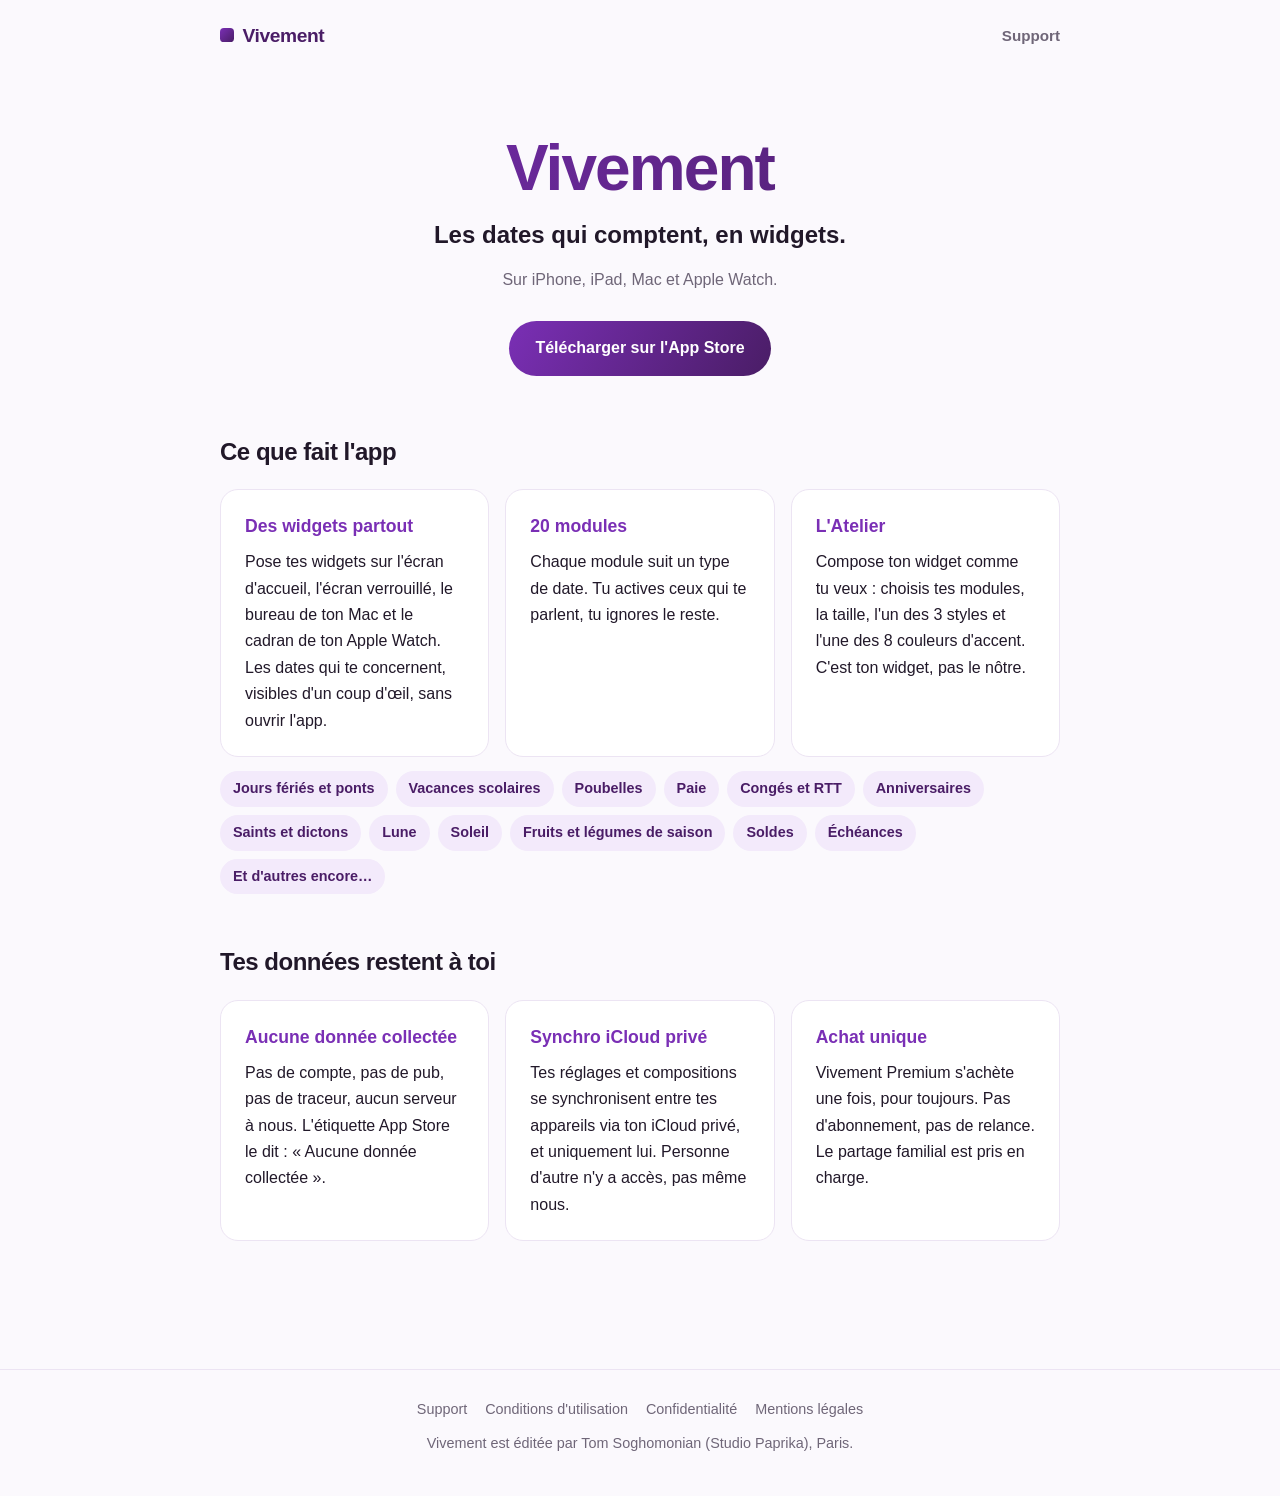
==== index.html @ 32a2f579 "Lien App Store actif Co-Authored-By: Claude Fable 5 <noreply@anthropic.com>" ====
<!doctype html>
<html lang="fr">
<head>
<meta charset="utf-8">
<meta name="viewport" content="width=device-width, initial-scale=1">
<title>Vivement — Les dates qui comptent, en widgets</title>
<meta name="description" content="Vivement — les dates qui comptent, en widgets. Jours fériés, ponts, vacances, poubelles, paie. Compose tes widgets pour iPhone, iPad, Mac et Apple Watch.">
<link rel="stylesheet" href="styles.css">
</head>
<body>

<header class="site">
  <a class="marque" href="index.html">Vivement</a>
  <nav>
    <a href="support.html">Support</a>
  </nav>
</header>

<main>

  <div class="hero">
    <h1>Vivement</h1>
    <p class="accroche">Les dates qui comptent, en widgets.</p>
    <p class="plateformes">Sur iPhone, iPad, Mac et Apple Watch.</p>
    <a class="bouton" href="https://apps.apple.com/fr/app/id6818991123">Télécharger sur l'App Store</a>
  </div>

  <section>
    <h2>Ce que fait l'app</h2>
    <div class="grille">
      <div class="carte">
        <h3 class="titre">Des widgets partout</h3>
        <p>Pose tes widgets sur l'écran d'accueil, l'écran verrouillé, le bureau de ton Mac et le cadran de ton Apple Watch. Les dates qui te concernent, visibles d'un coup d'œil, sans ouvrir l'app.</p>
      </div>
      <div class="carte">
        <h3 class="titre">20 modules</h3>
        <p>Chaque module suit un type de date. Tu actives ceux qui te parlent, tu ignores le reste.</p>
      </div>
      <div class="carte">
        <h3 class="titre">L'Atelier</h3>
        <p>Compose ton widget comme tu veux : choisis tes modules, la taille, l'un des 3 styles et l'une des 8 couleurs d'accent. C'est ton widget, pas le nôtre.</p>
      </div>
    </div>
    <ul class="modules">
      <li>Jours fériés et ponts</li>
      <li>Vacances scolaires</li>
      <li>Poubelles</li>
      <li>Paie</li>
      <li>Congés et RTT</li>
      <li>Anniversaires</li>
      <li>Saints et dictons</li>
      <li>Lune</li>
      <li>Soleil</li>
      <li>Fruits et légumes de saison</li>
      <li>Soldes</li>
      <li>Échéances</li>
      <li>Et d'autres encore…</li>
    </ul>
  </section>

  <section>
    <h2>Tes données restent à toi</h2>
    <div class="grille">
      <div class="carte">
        <h3 class="titre">Aucune donnée collectée</h3>
        <p>Pas de compte, pas de pub, pas de traceur, aucun serveur à nous. L'étiquette App Store le dit : « Aucune donnée collectée ».</p>
      </div>
      <div class="carte">
        <h3 class="titre">Synchro iCloud privé</h3>
        <p>Tes réglages et compositions se synchronisent entre tes appareils via ton iCloud privé, et uniquement lui. Personne d'autre n'y a accès, pas même nous.</p>
      </div>
      <div class="carte">
        <h3 class="titre">Achat unique</h3>
        <p>Vivement Premium s'achète une fois, pour toujours. Pas d'abonnement, pas de relance. Le partage familial est pris en charge.</p>
      </div>
    </div>
  </section>

</main>

<footer class="site">
  <nav>
    <a href="support.html">Support</a>
    <a href="cgu.html">Conditions d'utilisation</a>
    <a href="confidentialite.html">Confidentialité</a>
    <a href="mentions-legales.html">Mentions légales</a>
  </nav>
  <p>Vivement est éditée par Tom Soghomonian (Studio Paprika), Paris.</p>
</footer>

</body>
</html>
---- styles.css ----
/* Vivement — identité du site. Violet/prune, sobre, responsive, dark-mode. */

:root {
  --prune: #4A1D66;
  --accent: #7A2FB5;
  --accent-doux: #F3EAFB;
  --fond: #FBF9FD;
  --carte: #FFFFFF;
  --texte: #211829;
  --texte2: #6F6678;
  --bordure: #ECE4F3;
}

@media (prefers-color-scheme: dark) {
  :root {
    --prune: #D9BCF2;
    --accent: #C79BF0;
    --accent-doux: #2A1D38;
    --fond: #120D18;
    --carte: #1D1526;
    --texte: #F3EEF8;
    --texte2: #A79DB3;
    --bordure: #2E2340;
  }
}

* { box-sizing: border-box; }

html { scroll-behavior: smooth; }

body {
  margin: 0;
  background: var(--fond);
  color: var(--texte);
  font-family: -apple-system, BlinkMacSystemFont, "SF Pro Text", "Segoe UI", Roboto, sans-serif;
  line-height: 1.65;
  -webkit-font-smoothing: antialiased;
}

/* ---- En-tête ---- */

header.site {
  max-width: 880px;
  margin: 0 auto;
  padding: 20px 20px 0;
  display: flex;
  align-items: center;
  justify-content: space-between;
  gap: 16px;
}

.marque {
  font-weight: 800;
  font-size: 1.2rem;
  letter-spacing: -0.02em;
  text-decoration: none;
  color: var(--prune);
}

.marque::before {
  content: "";
  display: inline-block;
  width: 0.72em;
  height: 0.72em;
  margin-right: 0.45em;
  border-radius: 28%;
  background: linear-gradient(135deg, var(--accent), var(--prune));
}

header.site nav {
  display: flex;
  gap: 18px;
}

header.site nav a {
  color: var(--texte2);
  text-decoration: none;
  font-size: 0.95rem;
  font-weight: 600;
}

header.site nav a:hover { color: var(--accent); }

/* ---- Corps ---- */

main {
  max-width: 880px;
  margin: 0 auto;
  padding: 40px 20px 56px;
}

main.etroit { max-width: 680px; }

h1 {
  font-size: clamp(2rem, 6vw, 2.6rem);
  letter-spacing: -0.03em;
  line-height: 1.15;
  margin: 0 0 8px;
}

.sous-titre {
  color: var(--texte2);
  font-size: 1.1rem;
  margin: 0 0 32px;
}

a { color: var(--accent); }

/* ---- Hero (accueil) ---- */

.hero {
  text-align: center;
  padding: 40px 0 56px;
}

.hero h1 {
  font-size: clamp(2.6rem, 9vw, 4rem);
  margin: 0 0 10px;
  background: linear-gradient(120deg, var(--accent), var(--prune));
  -webkit-background-clip: text;
  background-clip: text;
  color: transparent;
}

.hero .accroche {
  font-size: clamp(1.2rem, 4vw, 1.5rem);
  font-weight: 600;
  margin: 0 0 12px;
}

.hero .plateformes {
  color: var(--texte2);
  font-size: 1rem;
  margin: 0 0 28px;
}

.bouton {
  display: inline-block;
  background: linear-gradient(120deg, var(--accent), var(--prune));
  color: #fff;
  text-decoration: none;
  font-weight: 700;
  padding: 14px 26px;
  border-radius: 999px;
}

@media (prefers-color-scheme: dark) {
  .bouton { color: #1A1022; }
}

.bouton.secondaire {
  background: var(--accent-doux);
  color: var(--accent);
}

/* ---- Sections et cartes ---- */

section { margin-bottom: 48px; }

section > h2 {
  font-size: 1.5rem;
  letter-spacing: -0.02em;
  margin: 0 0 18px;
}

.grille {
  display: grid;
  grid-template-columns: repeat(auto-fit, minmax(240px, 1fr));
  gap: 16px;
}

.carte {
  background: var(--carte);
  border: 1px solid var(--bordure);
  border-radius: 18px;
  padding: 22px 24px;
  margin-bottom: 16px;
}

.grille .carte { margin-bottom: 0; }

.carte h2, .carte h3.titre {
  font-size: 1.1rem;
  margin: 0 0 8px;
  color: var(--accent);
}

.carte h3 { font-size: 1rem; margin: 18px 0 4px; }
.carte h3:first-of-type { margin-top: 0; }
.carte p, .carte ul, .carte ol { margin: 0 0 10px; }
.carte p:last-child, .carte ul:last-child, .carte ol:last-child { margin-bottom: 0; }

ul, ol { padding-left: 20px; }

/* ---- Modules (chips) ---- */

.modules {
  display: flex;
  flex-wrap: wrap;
  gap: 8px;
  margin: 14px 0 0;
  padding: 0;
  list-style: none;
}

.modules li {
  background: var(--accent-doux);
  color: var(--prune);
  font-size: 0.9rem;
  font-weight: 600;
  padding: 6px 13px;
  border-radius: 999px;
}

/* ---- Pied de page ---- */

footer.site {
  border-top: 1px solid var(--bordure);
  margin-top: 24px;
  padding: 28px 20px 40px;
  text-align: center;
  color: var(--texte2);
  font-size: 0.9rem;
}

footer.site nav {
  display: flex;
  flex-wrap: wrap;
  justify-content: center;
  gap: 6px 18px;
  margin-bottom: 10px;
}

footer.site a { color: var(--texte2); text-decoration: none; }
footer.site a:hover { color: var(--accent); }
footer.site p { margin: 0; }
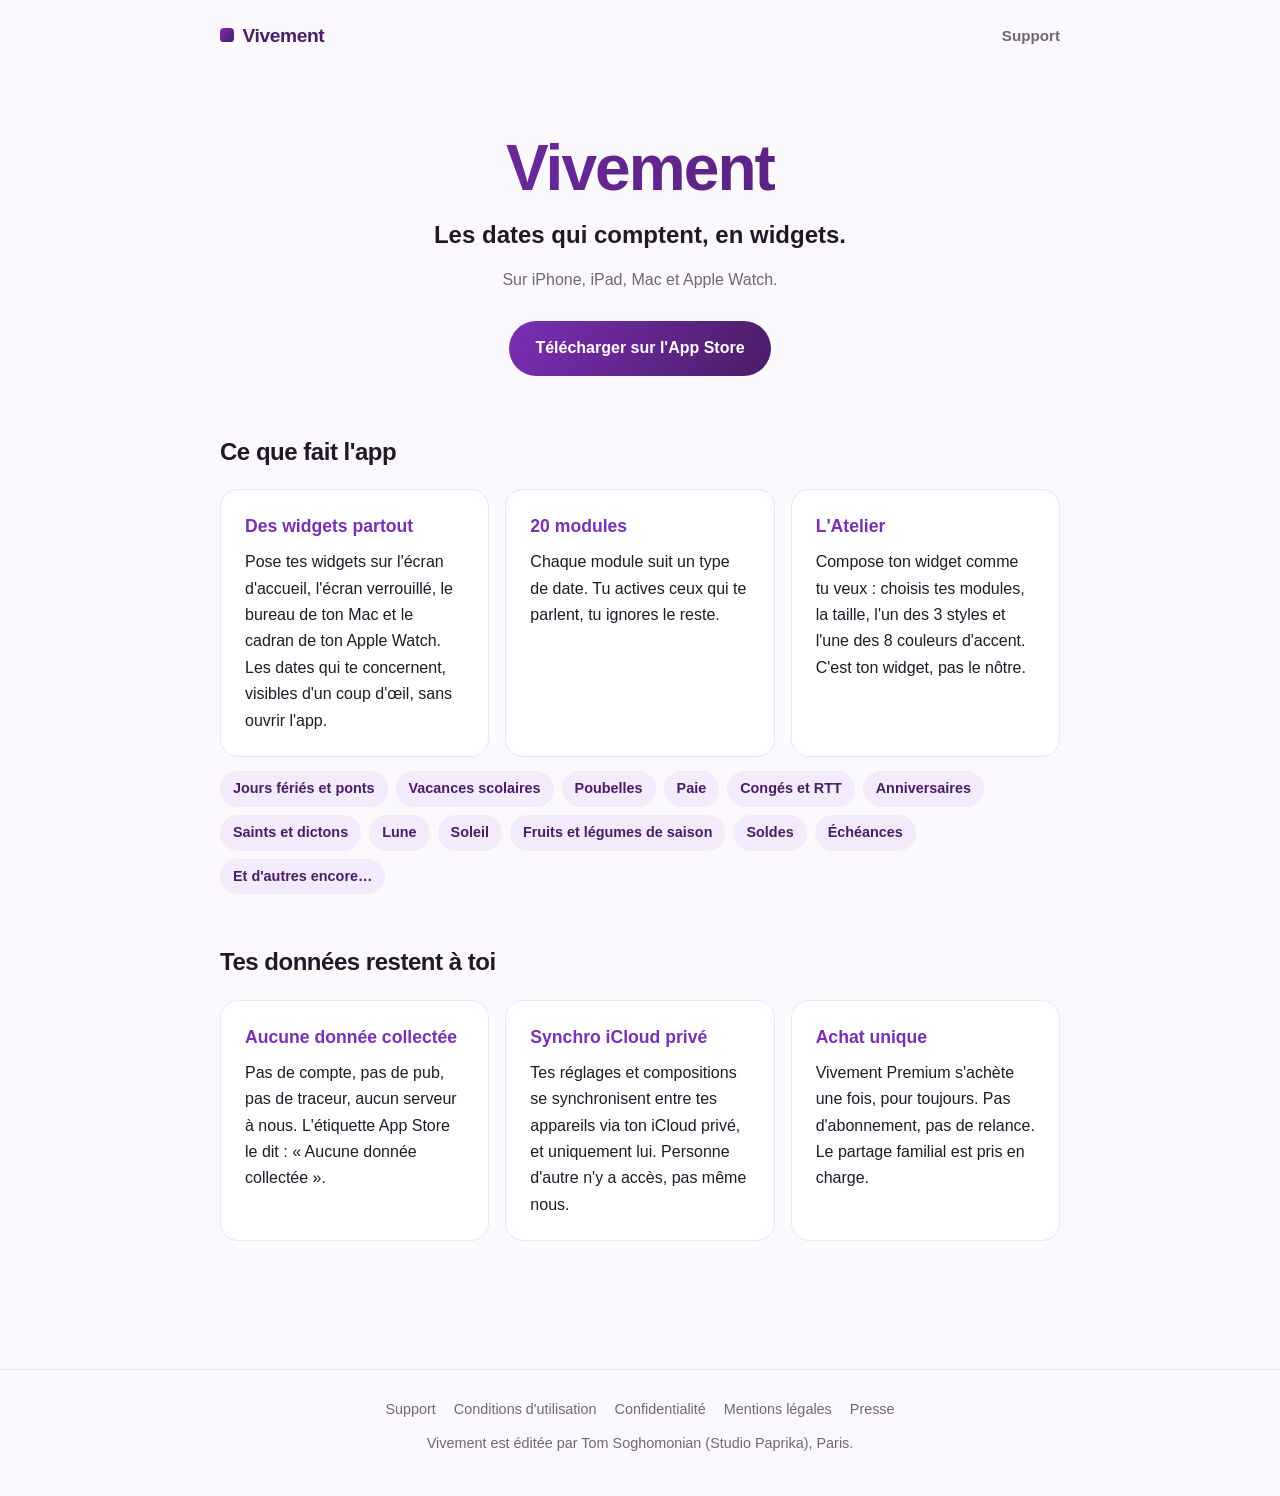
==== commit c8785aba: "Page presse : kit presse, galerie de visuels, lien footer Ajoute presse.html (descriptions, faits, g" ====
--- a/index.html
+++ b/index.html
@@ -84,6 +84,7 @@
     <a href="cgu.html">Conditions d'utilisation</a>
     <a href="confidentialite.html">Confidentialité</a>
     <a href="mentions-legales.html">Mentions légales</a>
+    <a href="presse.html">Presse</a>
   </nav>
   <p>Vivement est éditée par Tom Soghomonian (Studio Paprika), Paris.</p>
 </footer>
--- a/styles.css
+++ b/styles.css
@@ -212,6 +212,52 @@
   border-radius: 999px;
 }
 
+/* ---- Galerie presse ---- */
+
+.galerie-titre {
+  font-size: 1rem;
+  color: var(--texte2);
+  margin: 24px 0 10px;
+}
+
+.galerie {
+  display: grid;
+  grid-template-columns: repeat(auto-fill, minmax(160px, 1fr));
+  gap: 12px;
+}
+
+.galerie-large {
+  grid-template-columns: repeat(auto-fill, minmax(260px, 1fr));
+}
+
+.galerie a {
+  display: block;
+  border-radius: 14px;
+  overflow: hidden;
+  border: 1px solid var(--bordure);
+  background: var(--carte);
+  line-height: 0;
+}
+
+.galerie img {
+  width: 100%;
+  height: auto;
+  display: block;
+}
+
+.galerie-icone {
+  grid-template-columns: none;
+  display: block;
+}
+
+.galerie-icone a {
+  display: inline-block;
+  width: 140px;
+  border: none;
+  background: none;
+  border-radius: 24%;
+}
+
 /* ---- Pied de page ---- */
 
 footer.site {
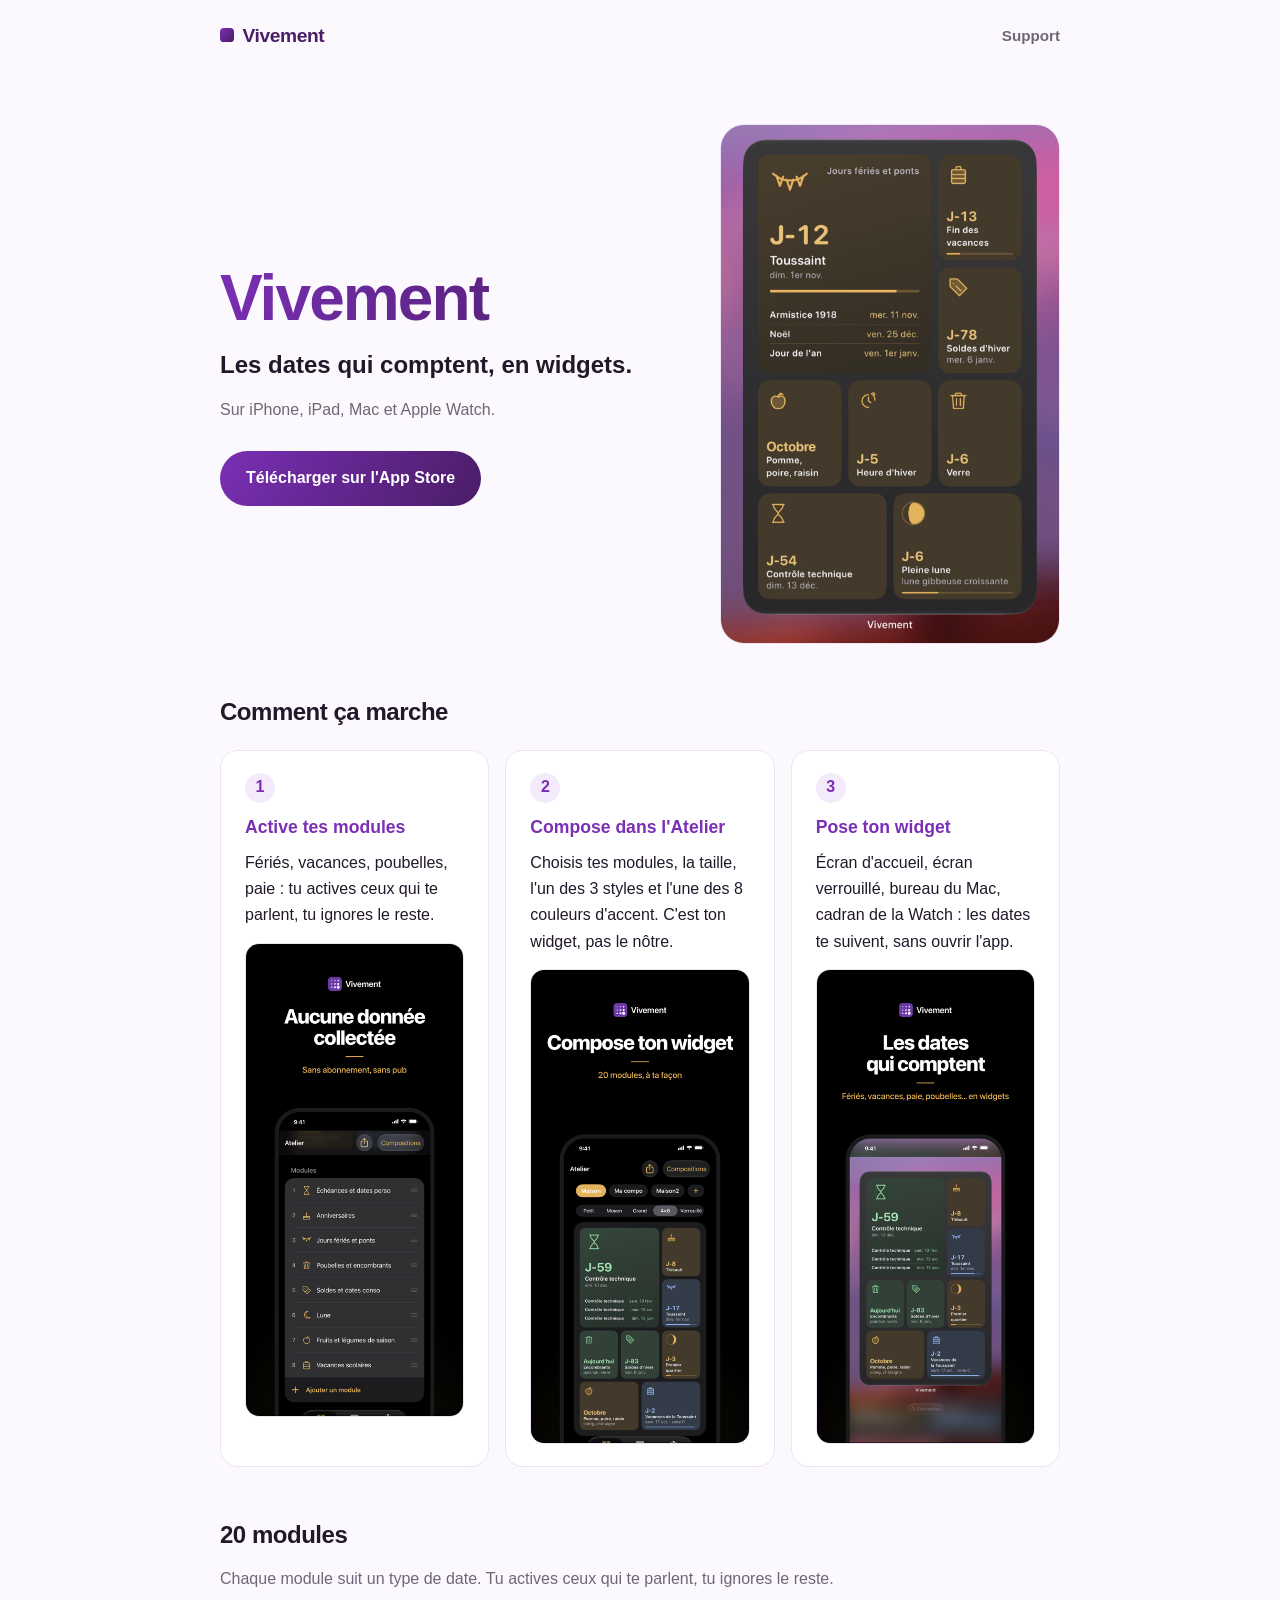
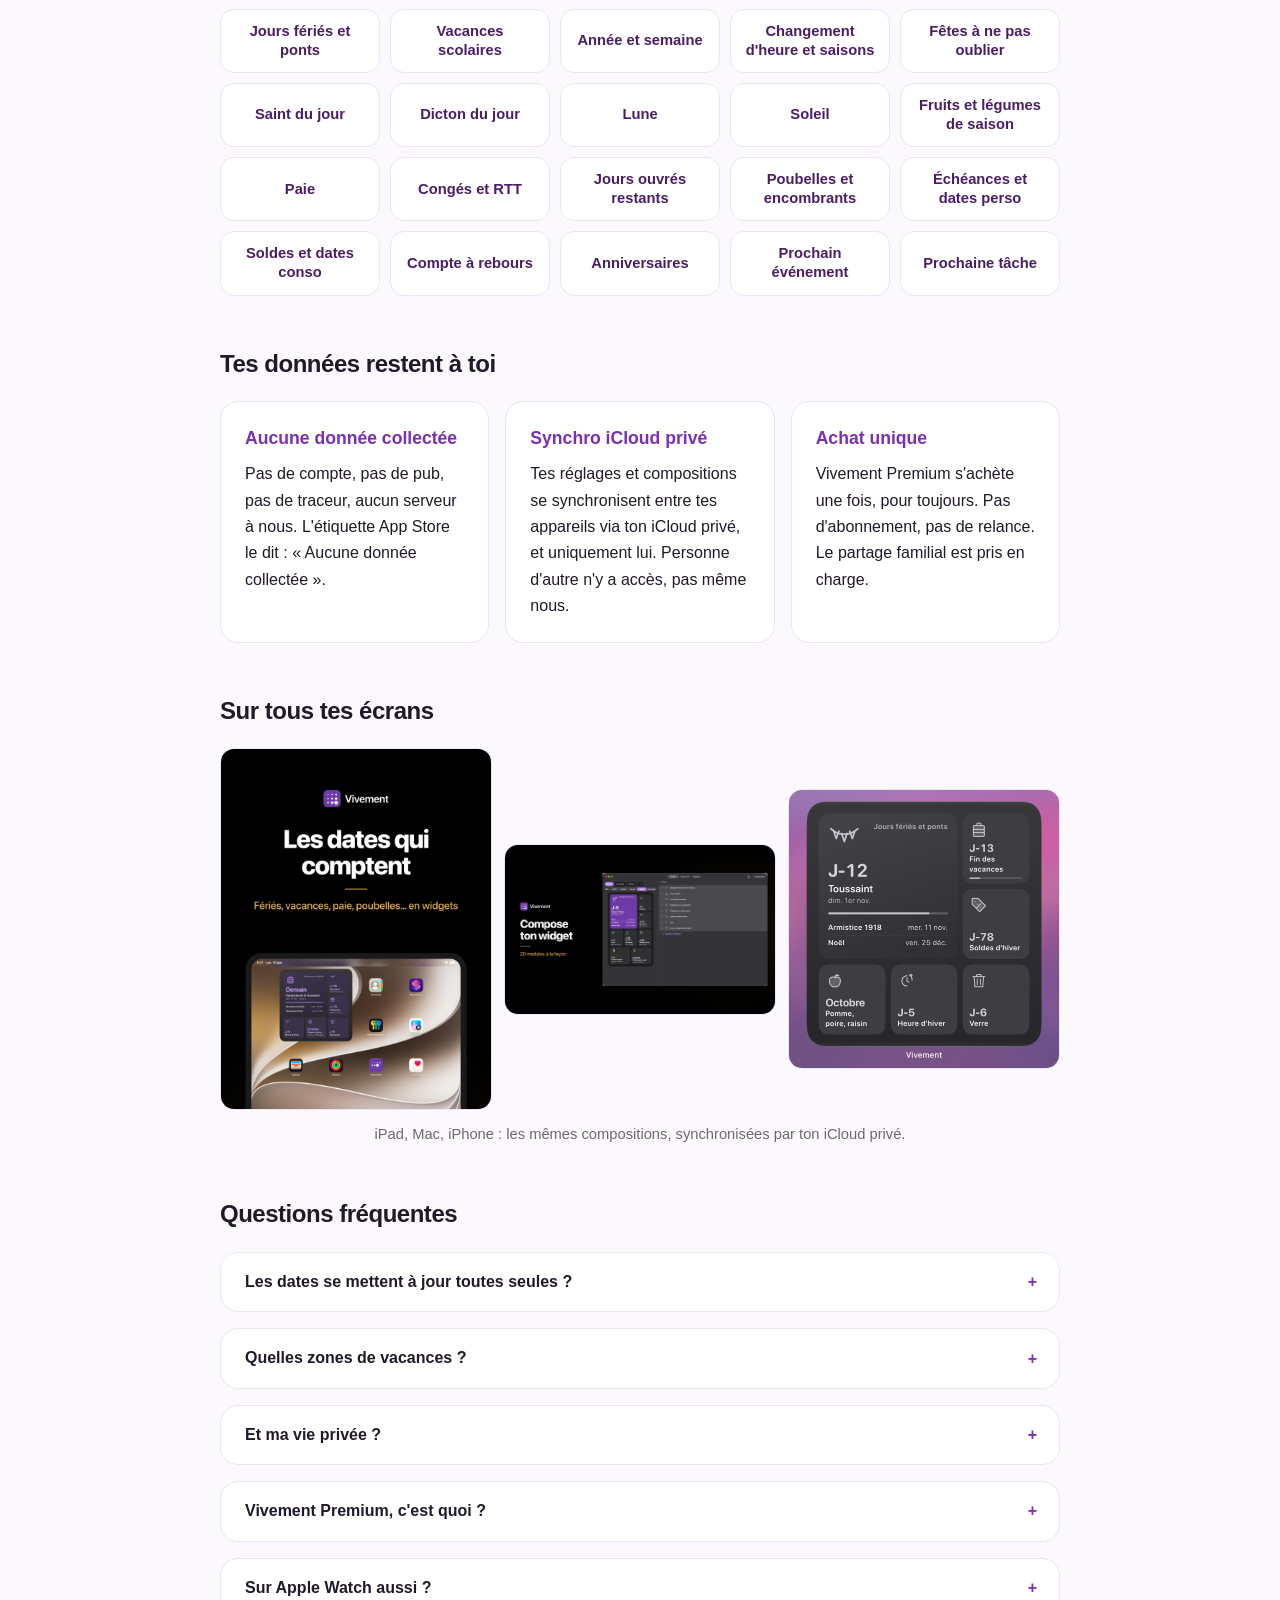
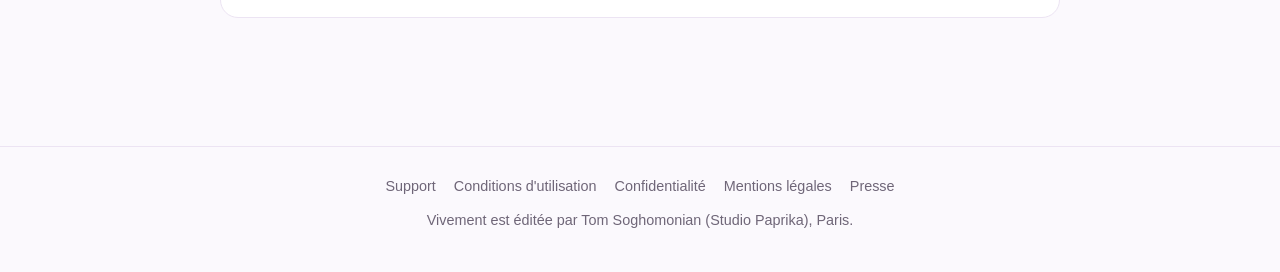
==== commit 6334244e: "Refonte de la home : hero visuel, étapes, grille 20 modules, FAQ Hero en deux colonnes (texte exista" ====
--- a/index.html
+++ b/index.html
@@ -5,6 +5,12 @@
 <meta name="viewport" content="width=device-width, initial-scale=1">
 <title>Vivement — Les dates qui comptent, en widgets</title>
 <meta name="description" content="Vivement — les dates qui comptent, en widgets. Jours fériés, ponts, vacances, poubelles, paie. Compose tes widgets pour iPhone, iPad, Mac et Apple Watch.">
+<meta property="og:title" content="Vivement — Les dates qui comptent, en widgets">
+<meta property="og:description" content="Jours fériés, ponts, vacances, poubelles, paie. Compose tes widgets pour iPhone, iPad, Mac et Apple Watch.">
+<meta property="og:image" content="https://vivement.studiopaprika.fr/assets/hero-widget-dore.jpg">
+<meta property="og:url" content="https://vivement.studiopaprika.fr/">
+<meta property="og:type" content="website">
+<meta property="og:locale" content="fr_FR">
 <link rel="stylesheet" href="styles.css">
 </head>
 <body>
@@ -18,43 +24,70 @@
 
 <main>
 
-  <div class="hero">
-    <h1>Vivement</h1>
-    <p class="accroche">Les dates qui comptent, en widgets.</p>
-    <p class="plateformes">Sur iPhone, iPad, Mac et Apple Watch.</p>
-    <a class="bouton" href="https://apps.apple.com/fr/app/id6818991123">Télécharger sur l'App Store</a>
+  <div class="hero hero-duo">
+    <div class="hero-texte">
+      <h1>Vivement</h1>
+      <p class="accroche">Les dates qui comptent, en widgets.</p>
+      <p class="plateformes">Sur iPhone, iPad, Mac et Apple Watch.</p>
+      <a class="bouton" href="https://apps.apple.com/fr/app/id6818991123">Télécharger sur l'App Store</a>
+    </div>
+    <div class="hero-visuel">
+      <img src="assets/hero-widget-dore.jpg" width="1080" height="1656"
+           alt="Widget Vivement doré posé sur un écran d'accueil d'iPhone : jours fériés, fin des vacances, soldes, lune, poubelles">
+    </div>
   </div>
 
   <section>
-    <h2>Ce que fait l'app</h2>
-    <div class="grille">
-      <div class="carte">
-        <h3 class="titre">Des widgets partout</h3>
-        <p>Pose tes widgets sur l'écran d'accueil, l'écran verrouillé, le bureau de ton Mac et le cadran de ton Apple Watch. Les dates qui te concernent, visibles d'un coup d'œil, sans ouvrir l'app.</p>
+    <h2>Comment ça marche</h2>
+    <div class="etapes">
+      <div class="carte etape">
+        <p class="etape-num">1</p>
+        <h3 class="titre">Active tes modules</h3>
+        <p>Fériés, vacances, poubelles, paie : tu actives ceux qui te parlent, tu ignores le reste.</p>
+        <img src="presse/apercu/vivement-iphone-04.png" loading="lazy" width="414" height="900"
+             alt="La liste des modules de Vivement sur iPhone : échéances, anniversaires, fériés, poubelles, soldes, lune">
       </div>
-      <div class="carte">
-        <h3 class="titre">20 modules</h3>
-        <p>Chaque module suit un type de date. Tu actives ceux qui te parlent, tu ignores le reste.</p>
+      <div class="carte etape">
+        <p class="etape-num">2</p>
+        <h3 class="titre">Compose dans l'Atelier</h3>
+        <p>Choisis tes modules, la taille, l'un des 3 styles et l'une des 8 couleurs d'accent. C'est ton widget, pas le nôtre.</p>
+        <img src="presse/apercu/vivement-iphone-02.png" loading="lazy" width="414" height="900"
+             alt="L'Atelier de Vivement sur iPhone : compositions, sélecteur de taille et aperçu du widget en direct">
       </div>
-      <div class="carte">
-        <h3 class="titre">L'Atelier</h3>
-        <p>Compose ton widget comme tu veux : choisis tes modules, la taille, l'un des 3 styles et l'une des 8 couleurs d'accent. C'est ton widget, pas le nôtre.</p>
+      <div class="carte etape">
+        <p class="etape-num">3</p>
+        <h3 class="titre">Pose ton widget</h3>
+        <p>Écran d'accueil, écran verrouillé, bureau du Mac, cadran de la Watch : les dates te suivent, sans ouvrir l'app.</p>
+        <img src="presse/apercu/vivement-iphone-01.png" loading="lazy" width="414" height="900"
+             alt="Un widget Vivement posé sur l'écran d'accueil d'un iPhone, avec contrôle technique, soldes et pleine lune">
       </div>
     </div>
-    <ul class="modules">
+  </section>
+
+  <section>
+    <h2>20 modules</h2>
+    <p class="section-intro">Chaque module suit un type de date. Tu actives ceux qui te parlent, tu ignores le reste.</p>
+    <ul class="modules-grille">
       <li>Jours fériés et ponts</li>
       <li>Vacances scolaires</li>
-      <li>Poubelles</li>
-      <li>Paie</li>
-      <li>Congés et RTT</li>
-      <li>Anniversaires</li>
-      <li>Saints et dictons</li>
+      <li>Année et semaine</li>
+      <li>Changement d'heure et saisons</li>
+      <li>Fêtes à ne pas oublier</li>
+      <li>Saint du jour</li>
+      <li>Dicton du jour</li>
       <li>Lune</li>
       <li>Soleil</li>
       <li>Fruits et légumes de saison</li>
-      <li>Soldes</li>
-      <li>Échéances</li>
-      <li>Et d'autres encore…</li>
+      <li>Paie</li>
+      <li>Congés et RTT</li>
+      <li>Jours ouvrés restants</li>
+      <li>Poubelles et encombrants</li>
+      <li>Échéances et dates perso</li>
+      <li>Soldes et dates conso</li>
+      <li>Compte à rebours</li>
+      <li>Anniversaires</li>
+      <li>Prochain événement</li>
+      <li>Prochaine tâche</li>
     </ul>
   </section>
 
@@ -76,6 +109,43 @@
     </div>
   </section>
 
+  <section>
+    <h2>Sur tous tes écrans</h2>
+    <div class="bande">
+      <img src="presse/apercu/vivement-ipad-01.png" loading="lazy" width="750" height="1000"
+           alt="Un widget Vivement posé sur l'écran d'accueil d'un iPad">
+      <img src="presse/apercu/vivement-mac-02.png" loading="lazy" width="1200" height="750"
+           alt="L'app Vivement sur Mac : l'Atelier avec l'aperçu du widget et la liste des modules">
+      <img src="assets/hero-widget-sombre.jpg" loading="lazy" width="1080" height="1110"
+           alt="Widget Vivement en sombre sur un écran d'accueil d'iPhone">
+    </div>
+    <p class="legende">iPad, Mac, iPhone : les mêmes compositions, synchronisées par ton iCloud privé.</p>
+  </section>
+
+  <section>
+    <h2>Questions fréquentes</h2>
+    <details class="carte">
+      <summary>Les dates se mettent à jour toutes seules ?</summary>
+      <p>Oui. Tout ce qui se calcule — fériés, ponts, soldes, lune, soleil — est calculé par l'app. Et les calendriers officiels, comme les vacances scolaires et les dates fiscales, sont mis à jour automatiquement, sans mise à jour de l'app.</p>
+    </details>
+    <details class="carte">
+      <summary>Quelles zones de vacances ?</summary>
+      <p>A, B et C, plus la Corse et l'outre-mer. Tu choisis ta commune une fois, l'app déduit ta zone.</p>
+    </details>
+    <details class="carte">
+      <summary>Et ma vie privée ?</summary>
+      <p>Aucune collecte, pas de compte, pas de pub. La synchronisation passe par ton iCloud privé, et uniquement lui.</p>
+    </details>
+    <details class="carte">
+      <summary>Vivement Premium, c'est quoi ?</summary>
+      <p>Un achat unique à 2,99 €, pour toujours. Pas d'abonnement. Le partage familial est pris en charge.</p>
+    </details>
+    <details class="carte">
+      <summary>Sur Apple Watch aussi ?</summary>
+      <p>Oui : des complications sur le cadran, avec l'iPhone qui fait le travail.</p>
+    </details>
+  </section>
+
 </main>
 
 <footer class="site">
--- a/styles.css
+++ b/styles.css
@@ -258,6 +258,154 @@
   border-radius: 24%;
 }
 
+/* ---- Hero avec visuel (refonte 2026-10) ---- */
+
+.hero-duo {
+  display: grid;
+  gap: 32px;
+  align-items: center;
+  justify-items: center;
+  padding: 32px 0 48px;
+}
+
+.hero-visuel img {
+  width: 100%;
+  max-width: 340px;
+  height: auto;
+  display: block;
+  border-radius: 24px;
+  border: 1px solid var(--bordure);
+}
+
+@media (min-width: 720px) {
+  .hero-duo {
+    grid-template-columns: 1.1fr 0.9fr;
+    text-align: left;
+    justify-items: start;
+  }
+  .hero-visuel { justify-self: end; }
+}
+
+/* ---- Étapes ---- */
+
+.etapes {
+  display: grid;
+  grid-template-columns: repeat(auto-fit, minmax(240px, 1fr));
+  gap: 16px;
+}
+
+.etape { margin-bottom: 0; }
+
+.etape-num {
+  display: inline-flex;
+  align-items: center;
+  justify-content: center;
+  width: 30px;
+  height: 30px;
+  border-radius: 50%;
+  background: var(--accent-doux);
+  color: var(--accent);
+  font-weight: 800;
+  margin: 0 0 10px;
+}
+
+.etape img {
+  width: 100%;
+  height: auto;
+  display: block;
+  margin-top: 14px;
+  border-radius: 14px;
+  border: 1px solid var(--bordure);
+}
+
+/* ---- Grille des 20 modules ---- */
+
+.section-intro {
+  color: var(--texte2);
+  margin: -6px 0 16px;
+}
+
+.modules-grille {
+  display: grid;
+  grid-template-columns: repeat(auto-fill, minmax(160px, 1fr));
+  gap: 10px;
+  margin: 0;
+  padding: 0;
+  list-style: none;
+}
+
+.modules-grille li {
+  background: var(--carte);
+  border: 1px solid var(--bordure);
+  border-radius: 14px;
+  padding: 12px 14px;
+  font-size: 0.92rem;
+  font-weight: 600;
+  color: var(--prune);
+  text-align: center;
+  display: flex;
+  align-items: center;
+  justify-content: center;
+  min-height: 56px;
+  line-height: 1.3;
+}
+
+/* ---- Bande multiplateforme ---- */
+
+.bande {
+  display: grid;
+  grid-template-columns: repeat(auto-fit, minmax(220px, 1fr));
+  gap: 12px;
+  align-items: center;
+}
+
+.bande img {
+  width: 100%;
+  height: auto;
+  display: block;
+  border-radius: 14px;
+  border: 1px solid var(--bordure);
+}
+
+.legende {
+  color: var(--texte2);
+  font-size: 0.92rem;
+  text-align: center;
+  margin: 12px 0 0;
+}
+
+/* ---- FAQ ---- */
+
+details.carte { padding: 0; }
+
+details.carte summary {
+  cursor: pointer;
+  font-weight: 700;
+  padding: 16px 24px;
+  list-style: none;
+  position: relative;
+}
+
+details.carte summary::-webkit-details-marker { display: none; }
+
+details.carte summary::after {
+  content: "+";
+  position: absolute;
+  right: 22px;
+  top: 50%;
+  transform: translateY(-50%);
+  color: var(--accent);
+  font-weight: 800;
+}
+
+details[open].carte summary::after { content: "–"; }
+
+details.carte p {
+  margin: 0;
+  padding: 0 24px 18px;
+  color: var(--texte2);
+}
+
 /* ---- Pied de page ---- */
 
 footer.site {
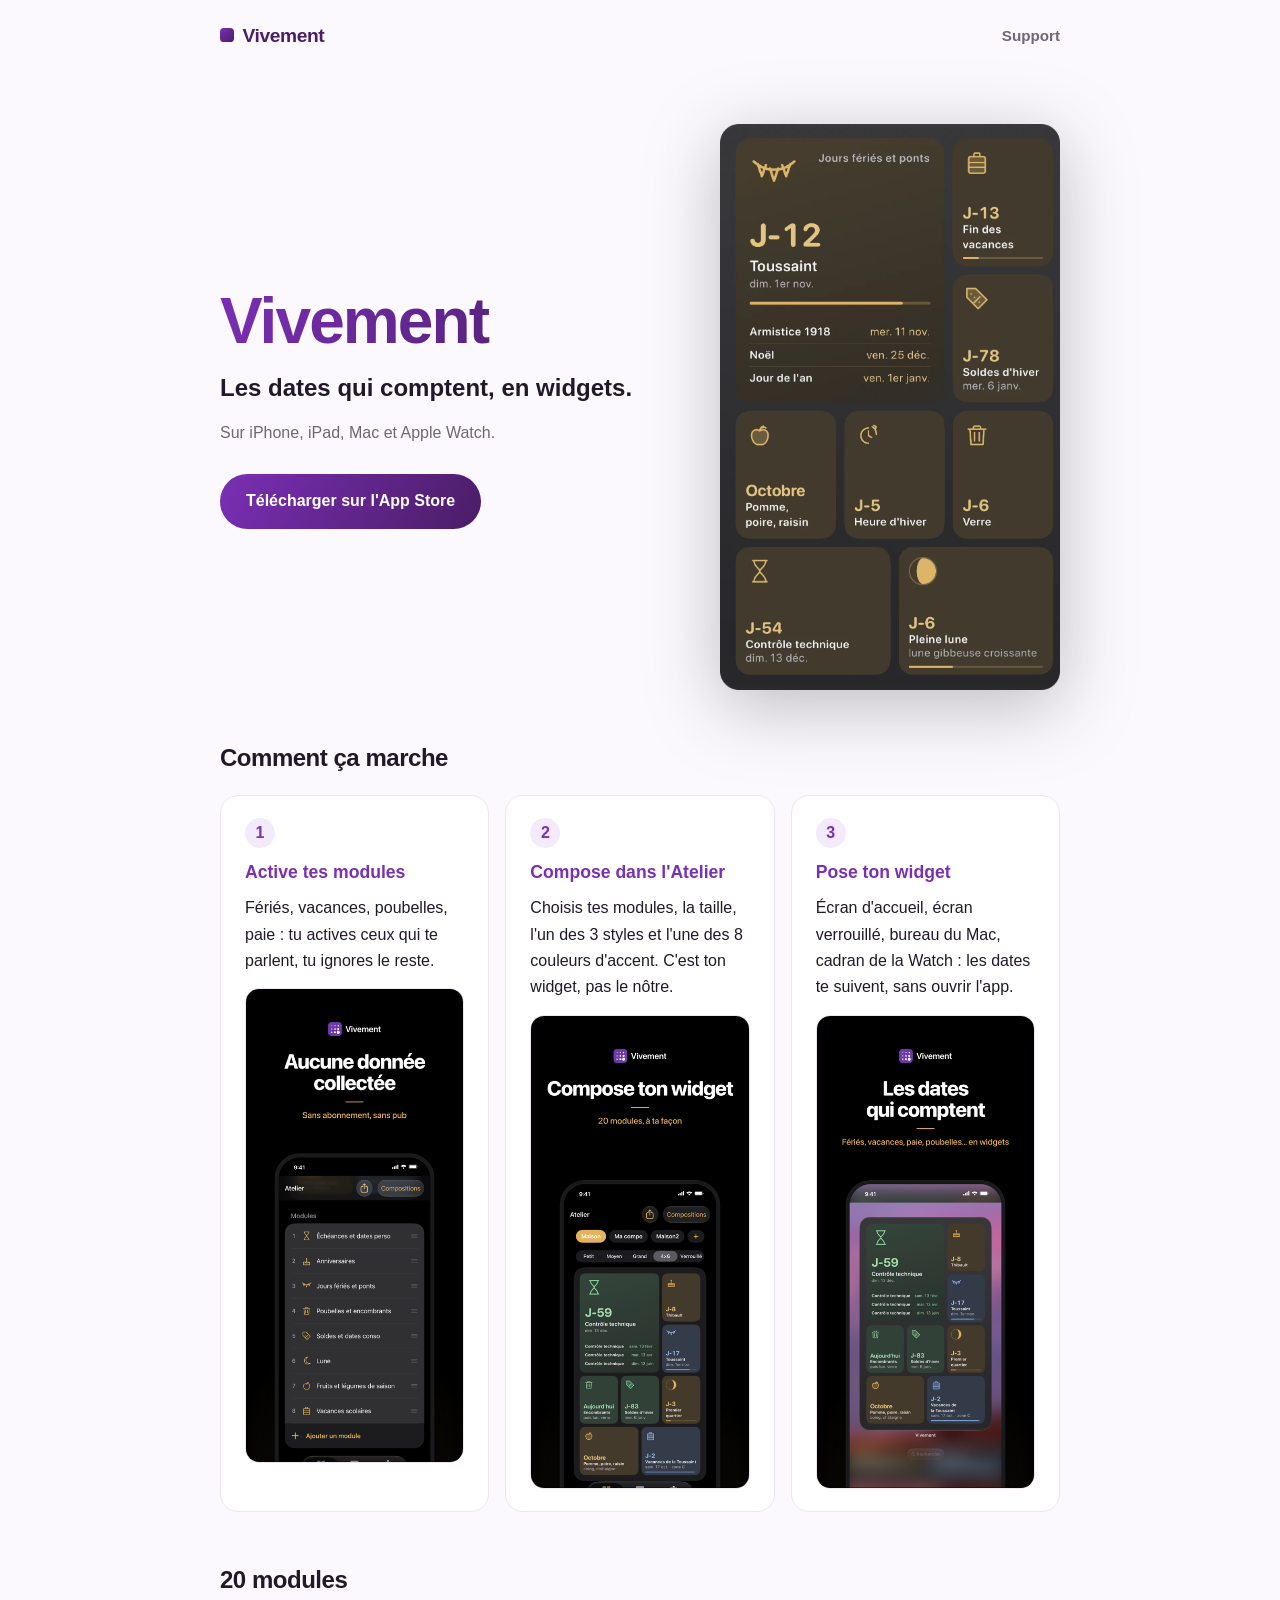
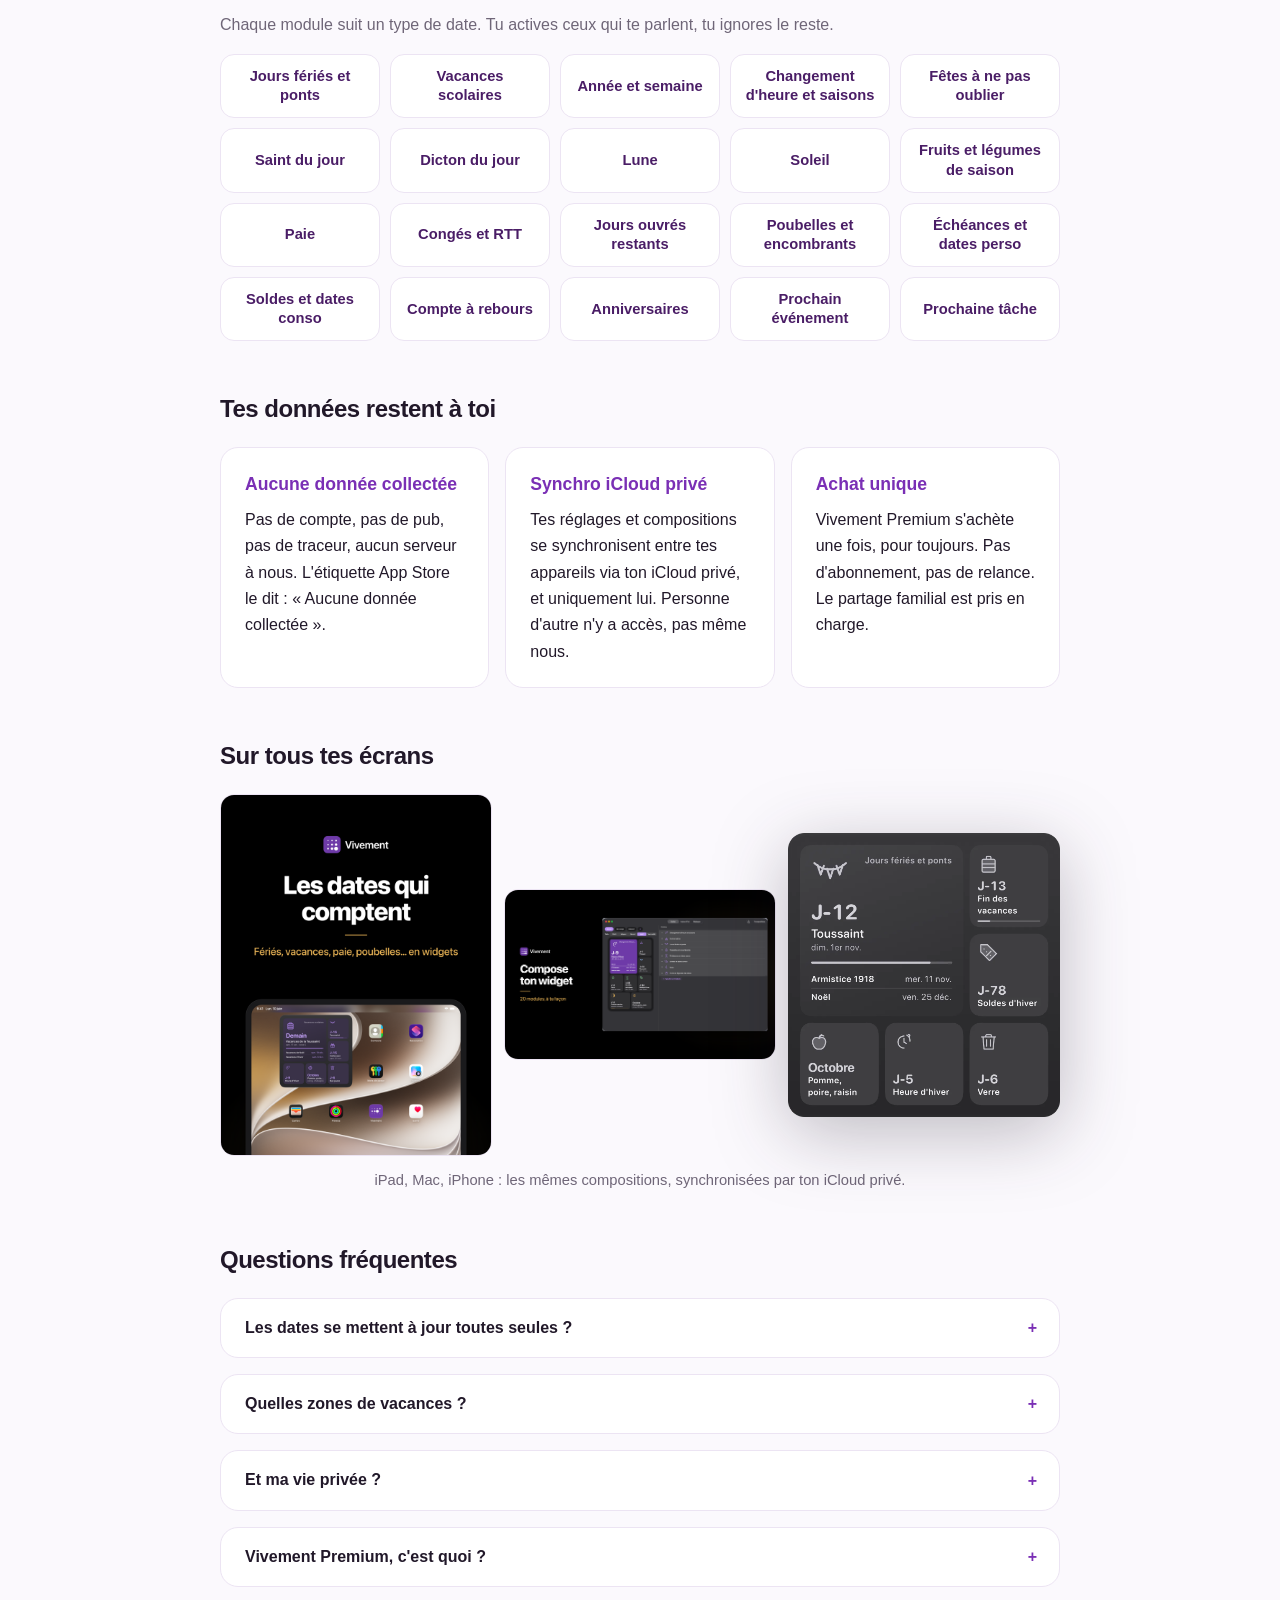
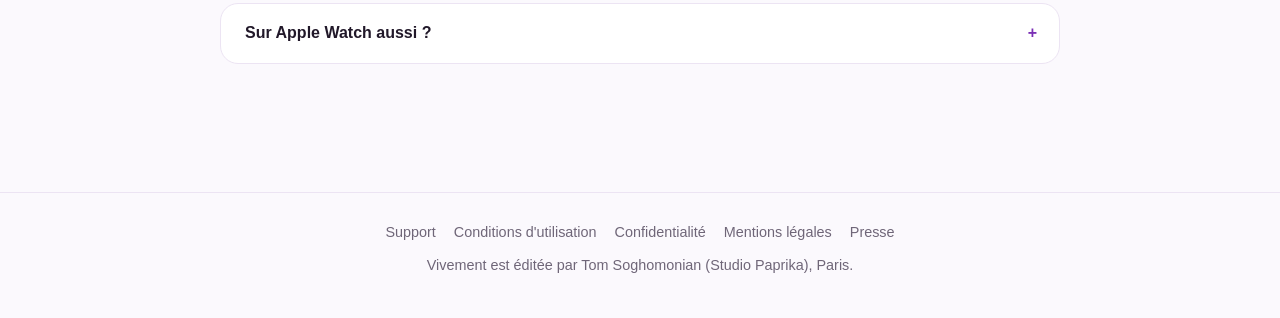
==== commit 6bb7af75: "Hero : le widget seul, détouré, plus de fond d'écran iPhone Nouvelles sources de Tom (widget quasi p" ====
--- a/index.html
+++ b/index.html
@@ -7,7 +7,7 @@
 <meta name="description" content="Vivement — les dates qui comptent, en widgets. Jours fériés, ponts, vacances, poubelles, paie. Compose tes widgets pour iPhone, iPad, Mac et Apple Watch.">
 <meta property="og:title" content="Vivement — Les dates qui comptent, en widgets">
 <meta property="og:description" content="Jours fériés, ponts, vacances, poubelles, paie. Compose tes widgets pour iPhone, iPad, Mac et Apple Watch.">
-<meta property="og:image" content="https://vivement.studiopaprika.fr/assets/hero-widget-dore.jpg">
+<meta property="og:image" content="https://vivement.studiopaprika.fr/assets/og.jpg">
 <meta property="og:url" content="https://vivement.studiopaprika.fr/">
 <meta property="og:type" content="website">
 <meta property="og:locale" content="fr_FR">
@@ -32,8 +32,8 @@
       <a class="bouton" href="https://apps.apple.com/fr/app/id6818991123">Télécharger sur l'App Store</a>
     </div>
     <div class="hero-visuel">
-      <img src="assets/hero-widget-dore.jpg" width="1080" height="1656"
-           alt="Widget Vivement doré posé sur un écran d'accueil d'iPhone : jours fériés, fin des vacances, soldes, lune, poubelles">
+      <img class="widget-flottant" src="assets/widget-dore.webp" width="1007" height="1676"
+           alt="Widget Vivement doré : jours fériés, fin des vacances, soldes, lune, poubelles">
     </div>
   </div>
 
@@ -116,8 +116,8 @@
            alt="Un widget Vivement posé sur l'écran d'accueil d'un iPad">
       <img src="presse/apercu/vivement-mac-02.png" loading="lazy" width="1200" height="750"
            alt="L'app Vivement sur Mac : l'Atelier avec l'aperçu du widget et la liste des modules">
-      <img src="assets/hero-widget-sombre.jpg" loading="lazy" width="1080" height="1110"
-           alt="Widget Vivement en sombre sur un écran d'accueil d'iPhone">
+      <img class="widget-flottant" src="assets/widget-sombre.webp" loading="lazy" width="1032" height="1077"
+           alt="Widget Vivement en sombre : jours fériés, fin des vacances, soldes">
     </div>
     <p class="legende">iPad, Mac, iPhone : les mêmes compositions, synchronisées par ton iCloud privé.</p>
   </section>
--- a/styles.css
+++ b/styles.css
@@ -273,8 +273,19 @@
   max-width: 340px;
   height: auto;
   display: block;
-  border-radius: 24px;
-  border: 1px solid var(--bordure);
+}
+
+/* Widget détouré : il flotte sur le fond du site, sans cadre ni fond.
+   drop-shadow suit la transparence des coins (box-shadow non). */
+main img.widget-flottant {
+  border: none;
+  background: none;
+  border-radius: 0;
+  filter: drop-shadow(0 16px 36px rgba(33, 24, 41, 0.28));
+}
+
+@media (prefers-color-scheme: dark) {
+  main img.widget-flottant { filter: drop-shadow(0 16px 36px rgba(0, 0, 0, 0.55)); }
 }
 
 @media (min-width: 720px) {
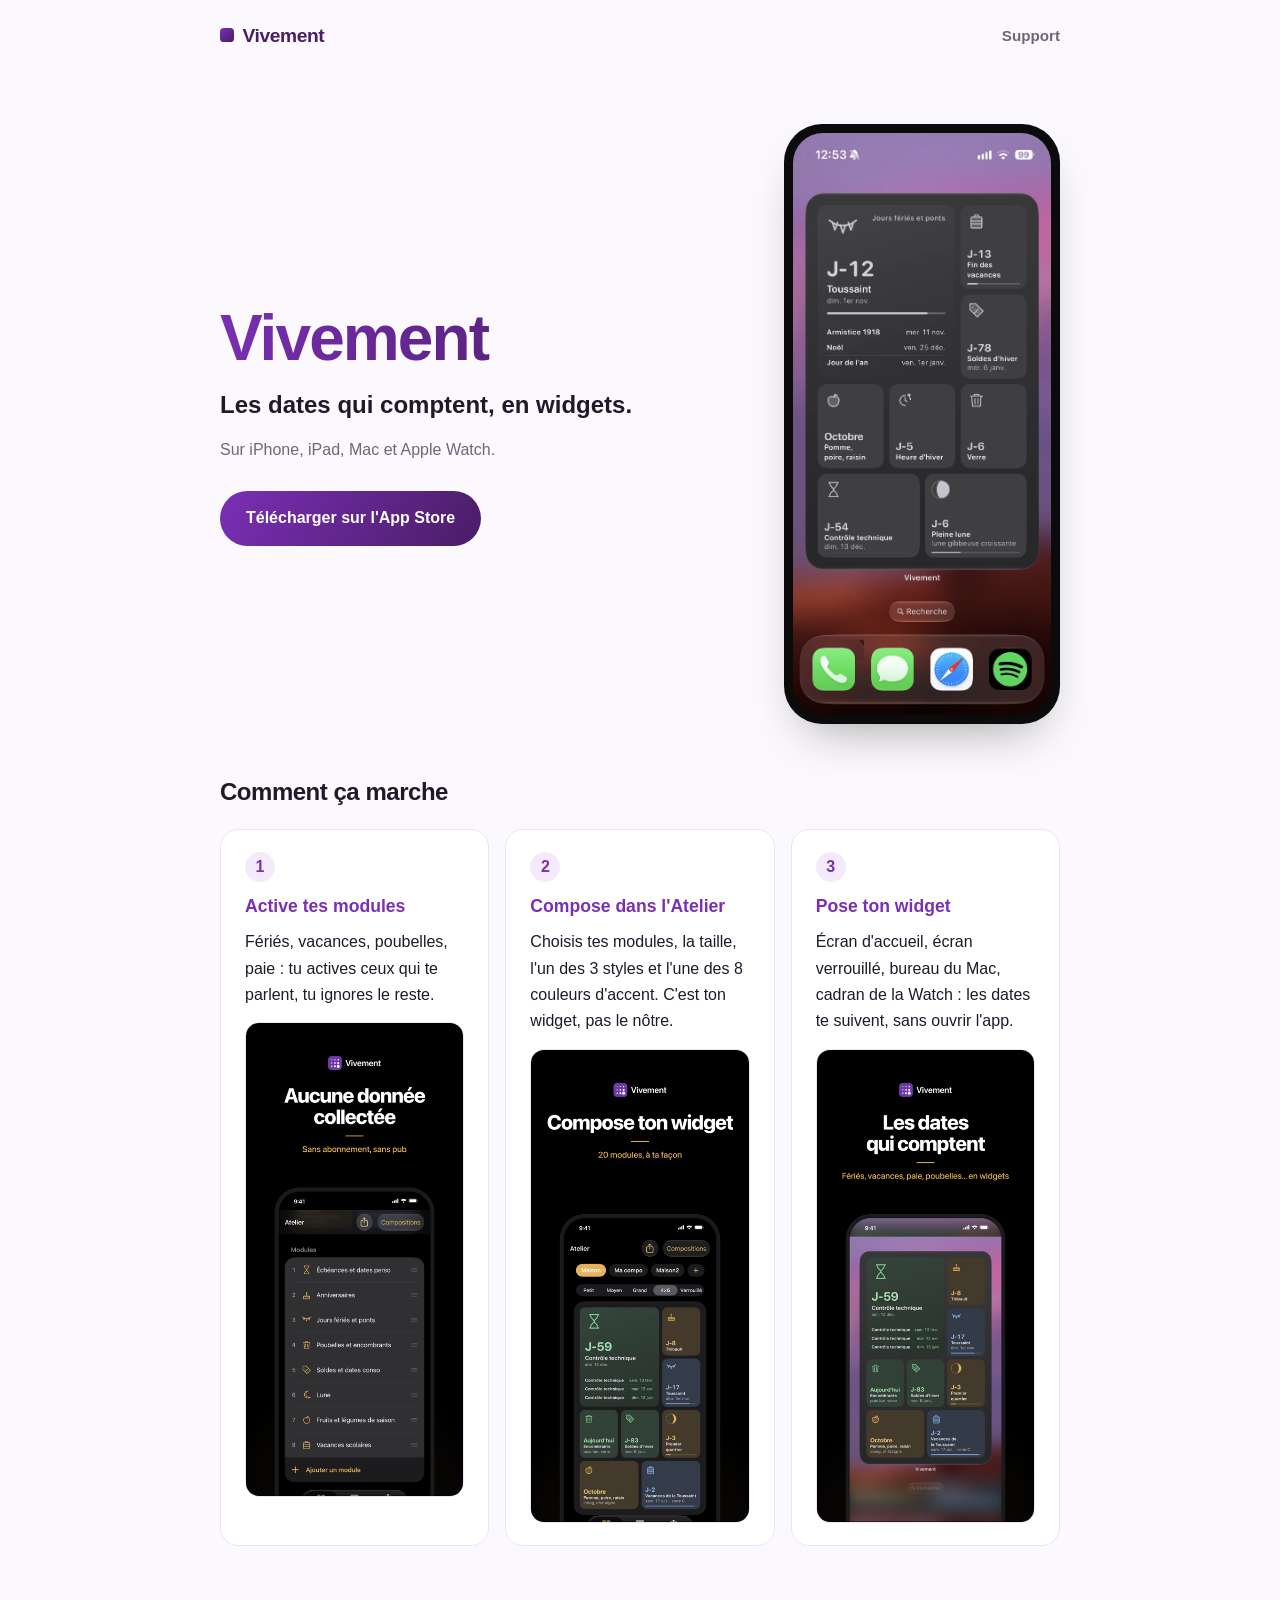
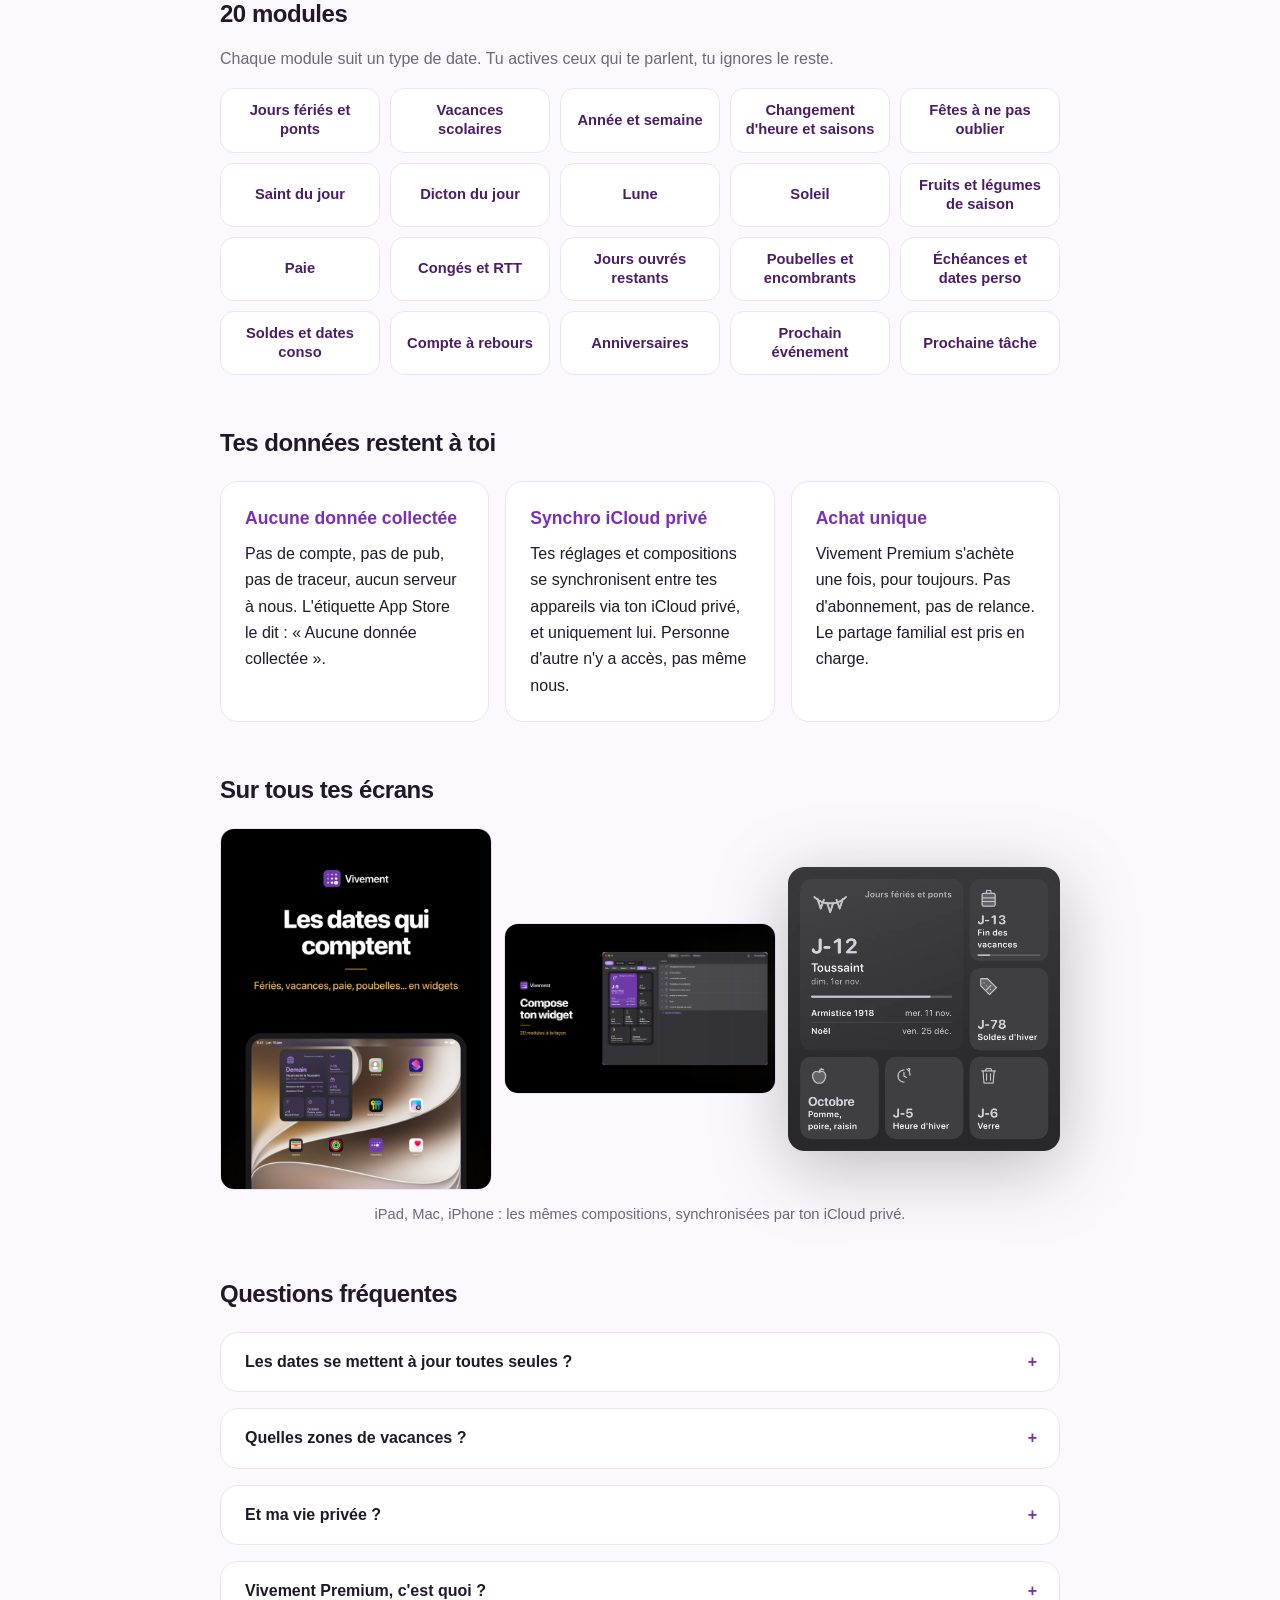
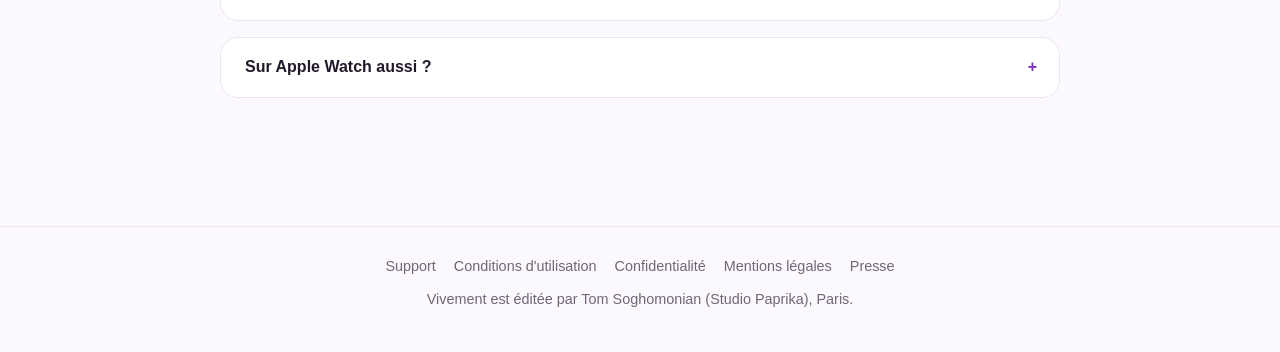
==== commit ae0daf8a: "Hero : mockup iPhone avec screen home à la place du widget doré Co-Authored-By: Claude Fable 5 <nore" ====
--- a/index.html
+++ b/index.html
@@ -32,8 +32,12 @@
       <a class="bouton" href="https://apps.apple.com/fr/app/id6818991123">Télécharger sur l'App Store</a>
     </div>
     <div class="hero-visuel">
-      <img class="widget-flottant" src="assets/widget-dore.webp" width="1007" height="1676"
-           alt="Widget Vivement doré : jours fériés, fin des vacances, soldes, lune, poubelles">
+      <div class="phone">
+        <div class="screen">
+          <img class="shot" src="assets/vivement-home.webp" width="1206" height="2622"
+               alt="Écran d'accueil iPhone avec un widget Vivement : jours fériés, fin des vacances, soldes, lune, poubelles">
+        </div>
+      </div>
     </div>
   </div>
 
--- a/styles.css
+++ b/styles.css
@@ -273,6 +273,38 @@
   max-width: 340px;
   height: auto;
   display: block;
+}
+
+/* ---- Mockup iPhone (repris du portfolio) ---- */
+
+.phone {
+  --card-h: 600px;
+  width: calc(var(--card-h) * .46);
+  height: var(--card-h);
+  background: #0B0B0C;
+  border-radius: 38px;
+  padding: 9px;
+  box-shadow: 0 24px 50px -22px rgba(20, 20, 18, .4);
+  position: relative;
+  max-width: 100%;
+}
+.phone .screen {
+  width: 100%;
+  height: 100%;
+  border-radius: 30px;
+  overflow: hidden;
+  position: relative;
+  background: #0B0B0C;
+}
+.phone .screen img.shot {
+  display: block;
+  width: 100%;
+  height: 100%;
+  object-fit: cover;
+  max-width: none;
+}
+@media (max-width: 719px) {
+  .phone { --card-h: 480px; margin-inline: auto; }
 }
 
 /* Widget détouré : il flotte sur le fond du site, sans cadre ni fond.
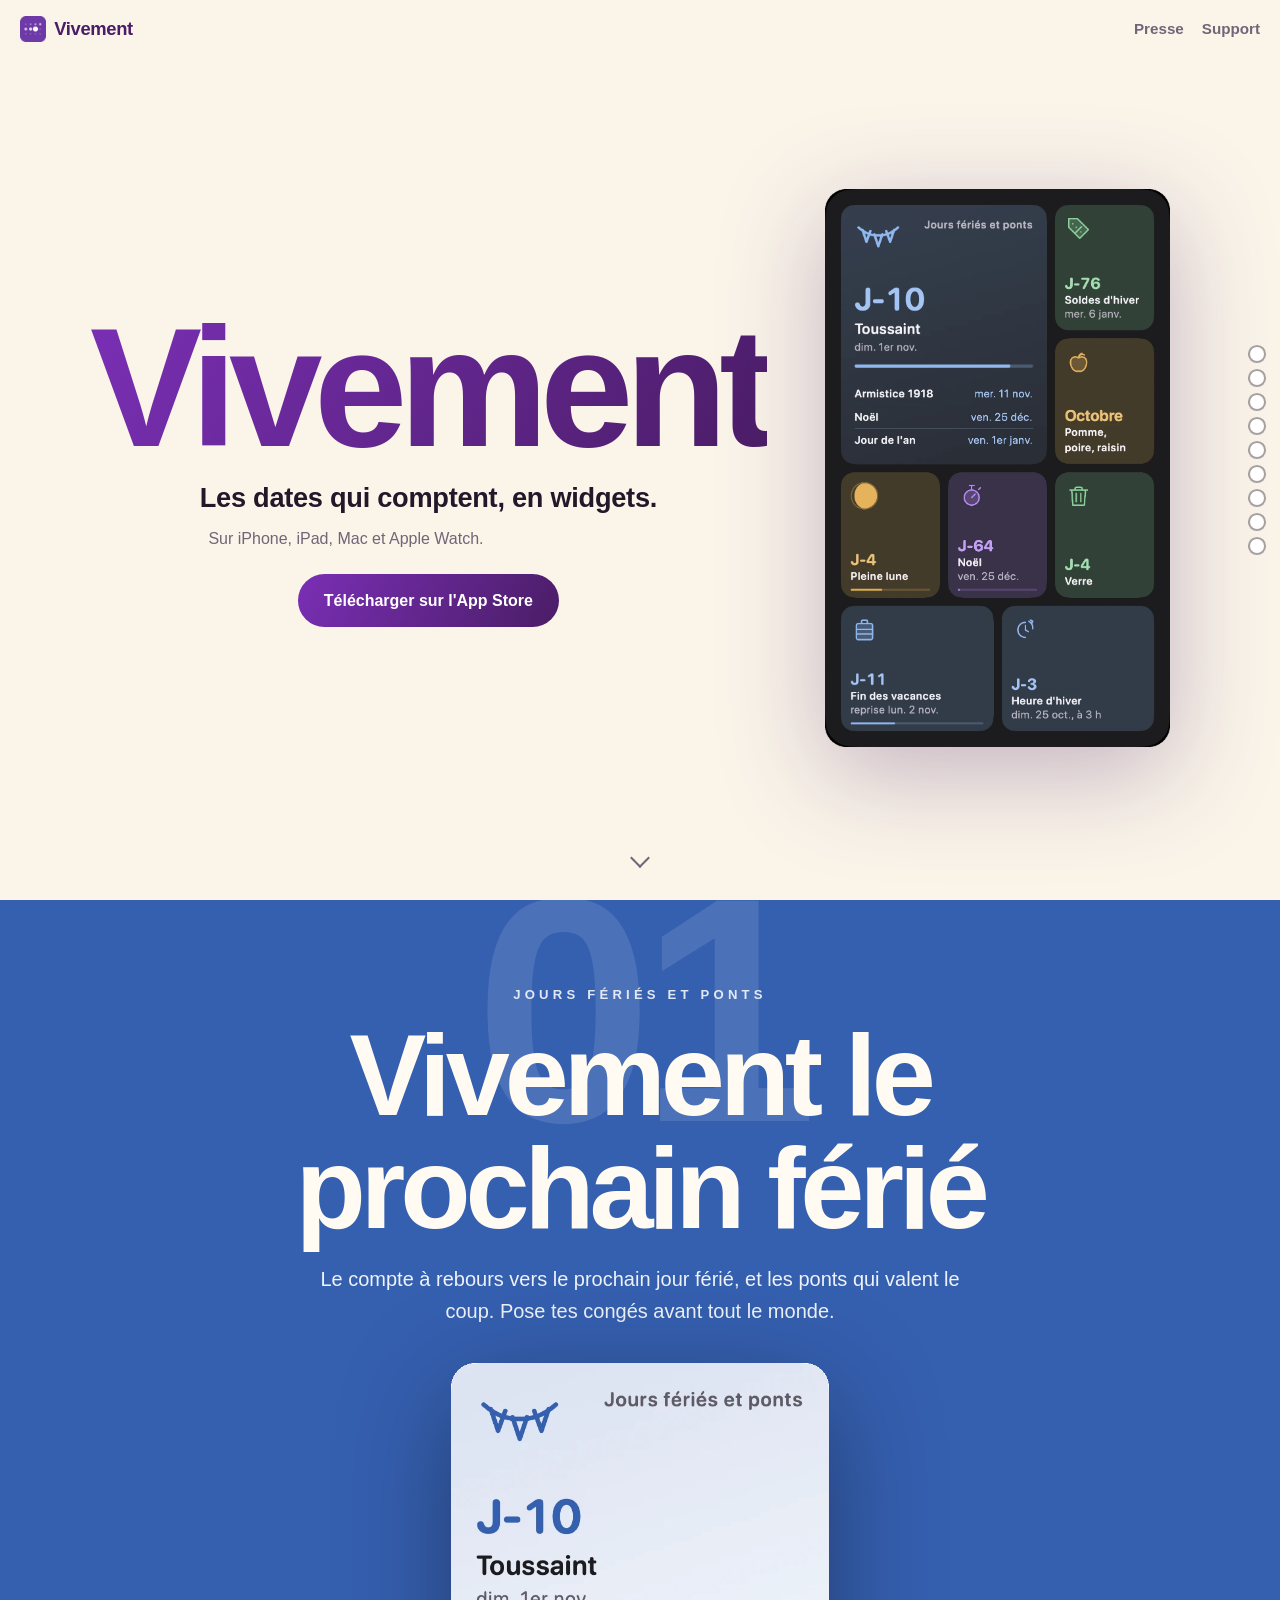
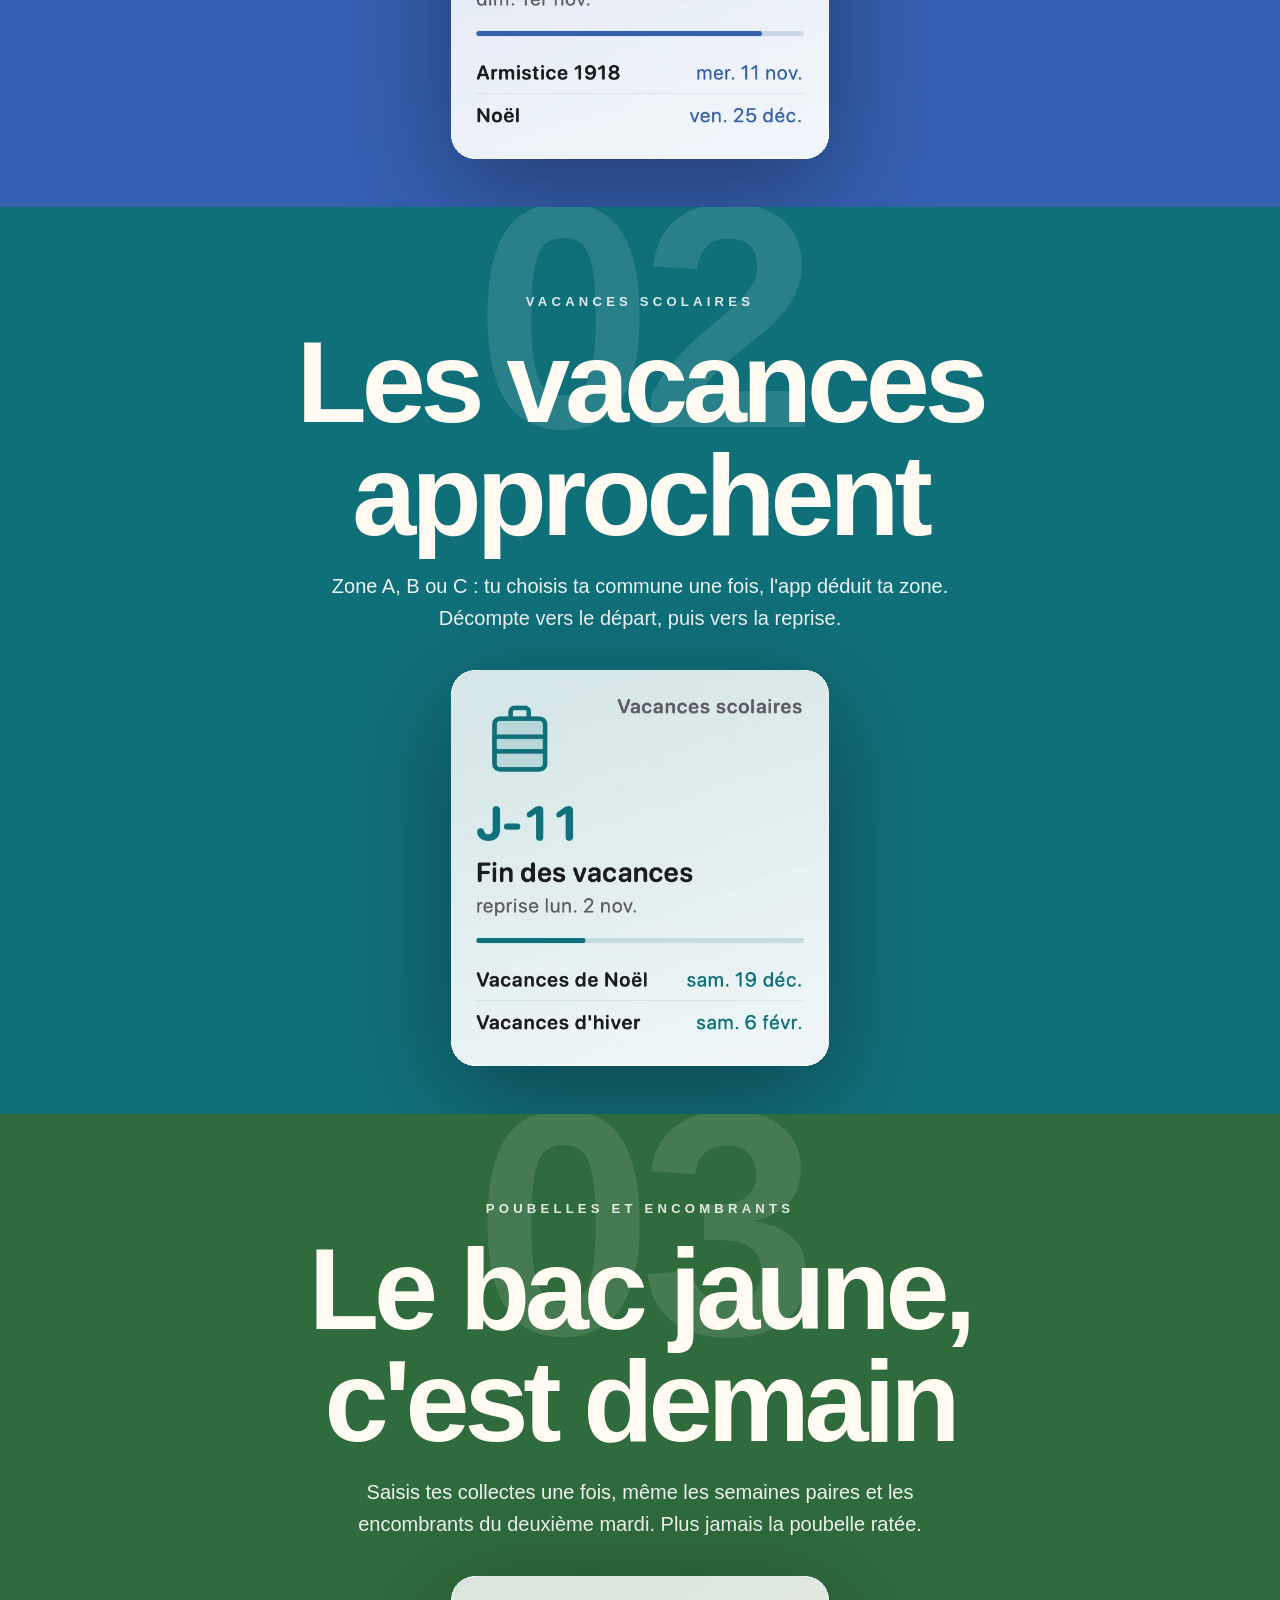
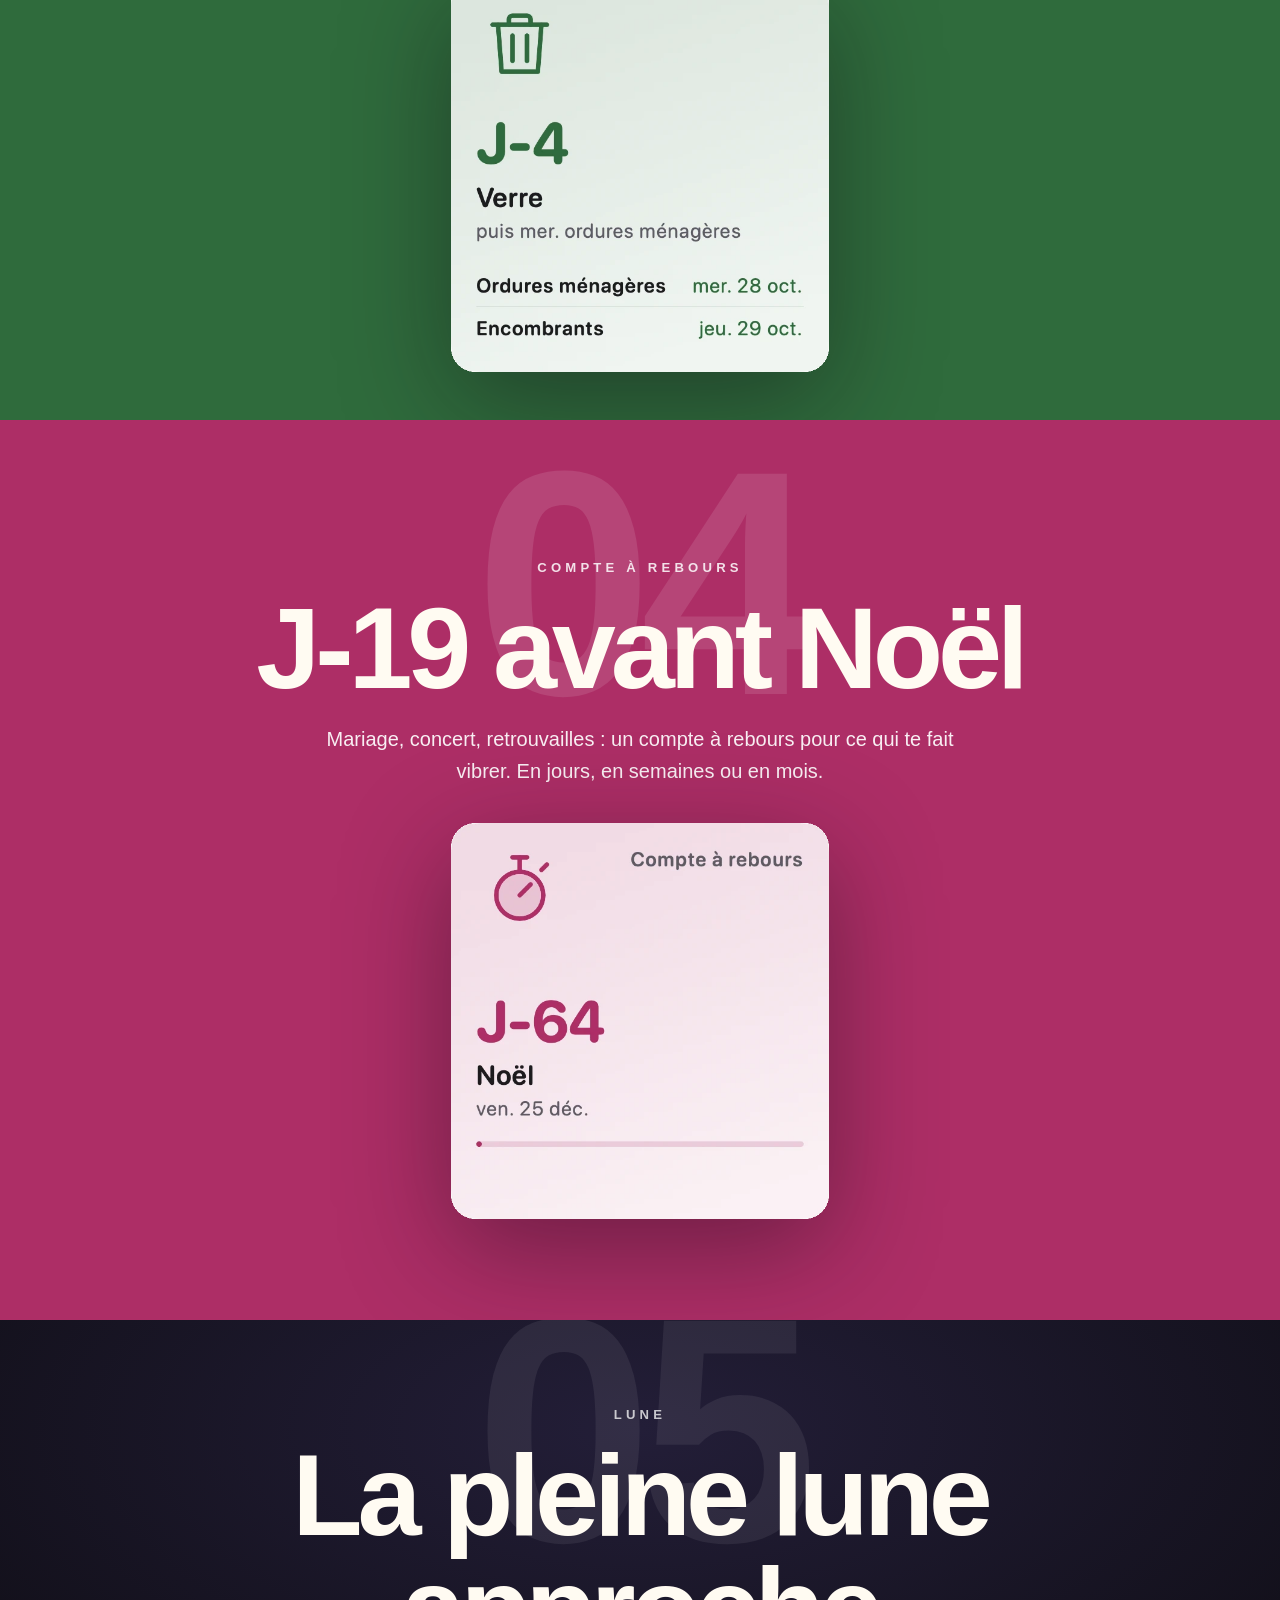
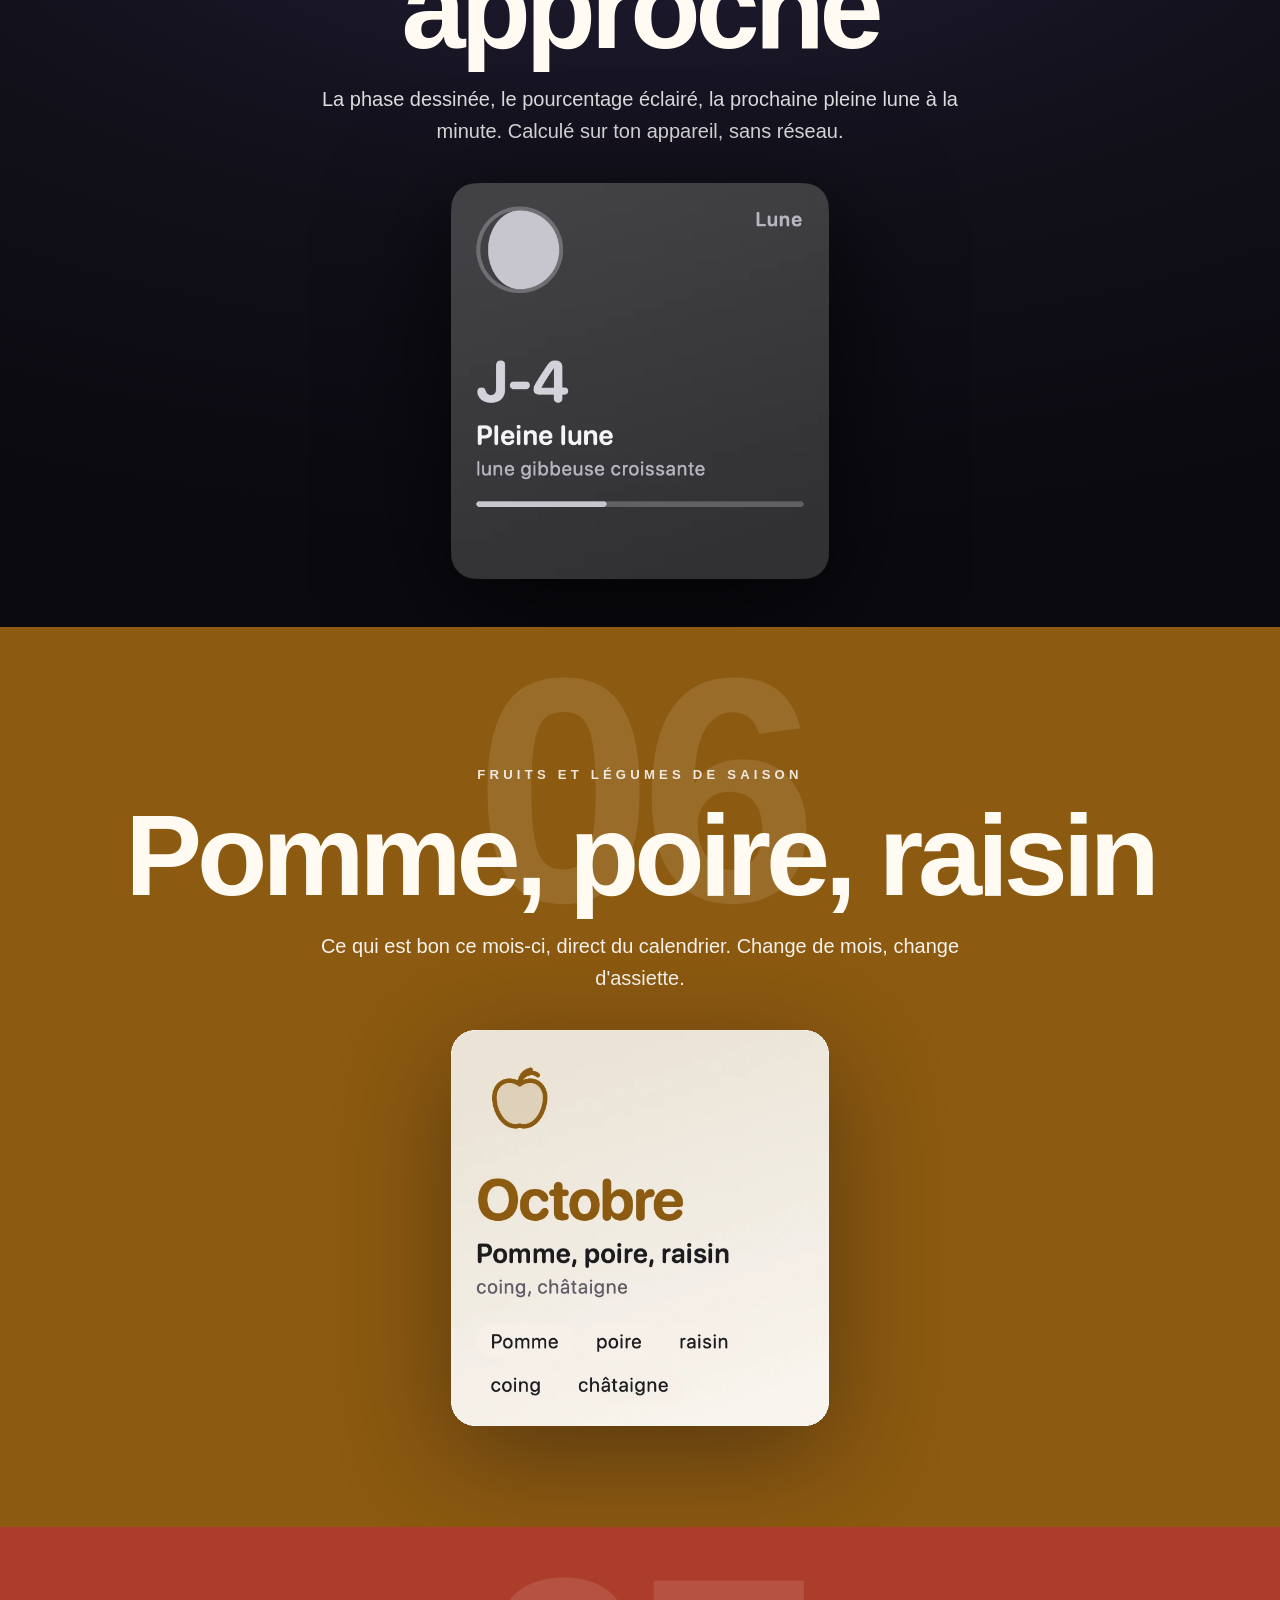
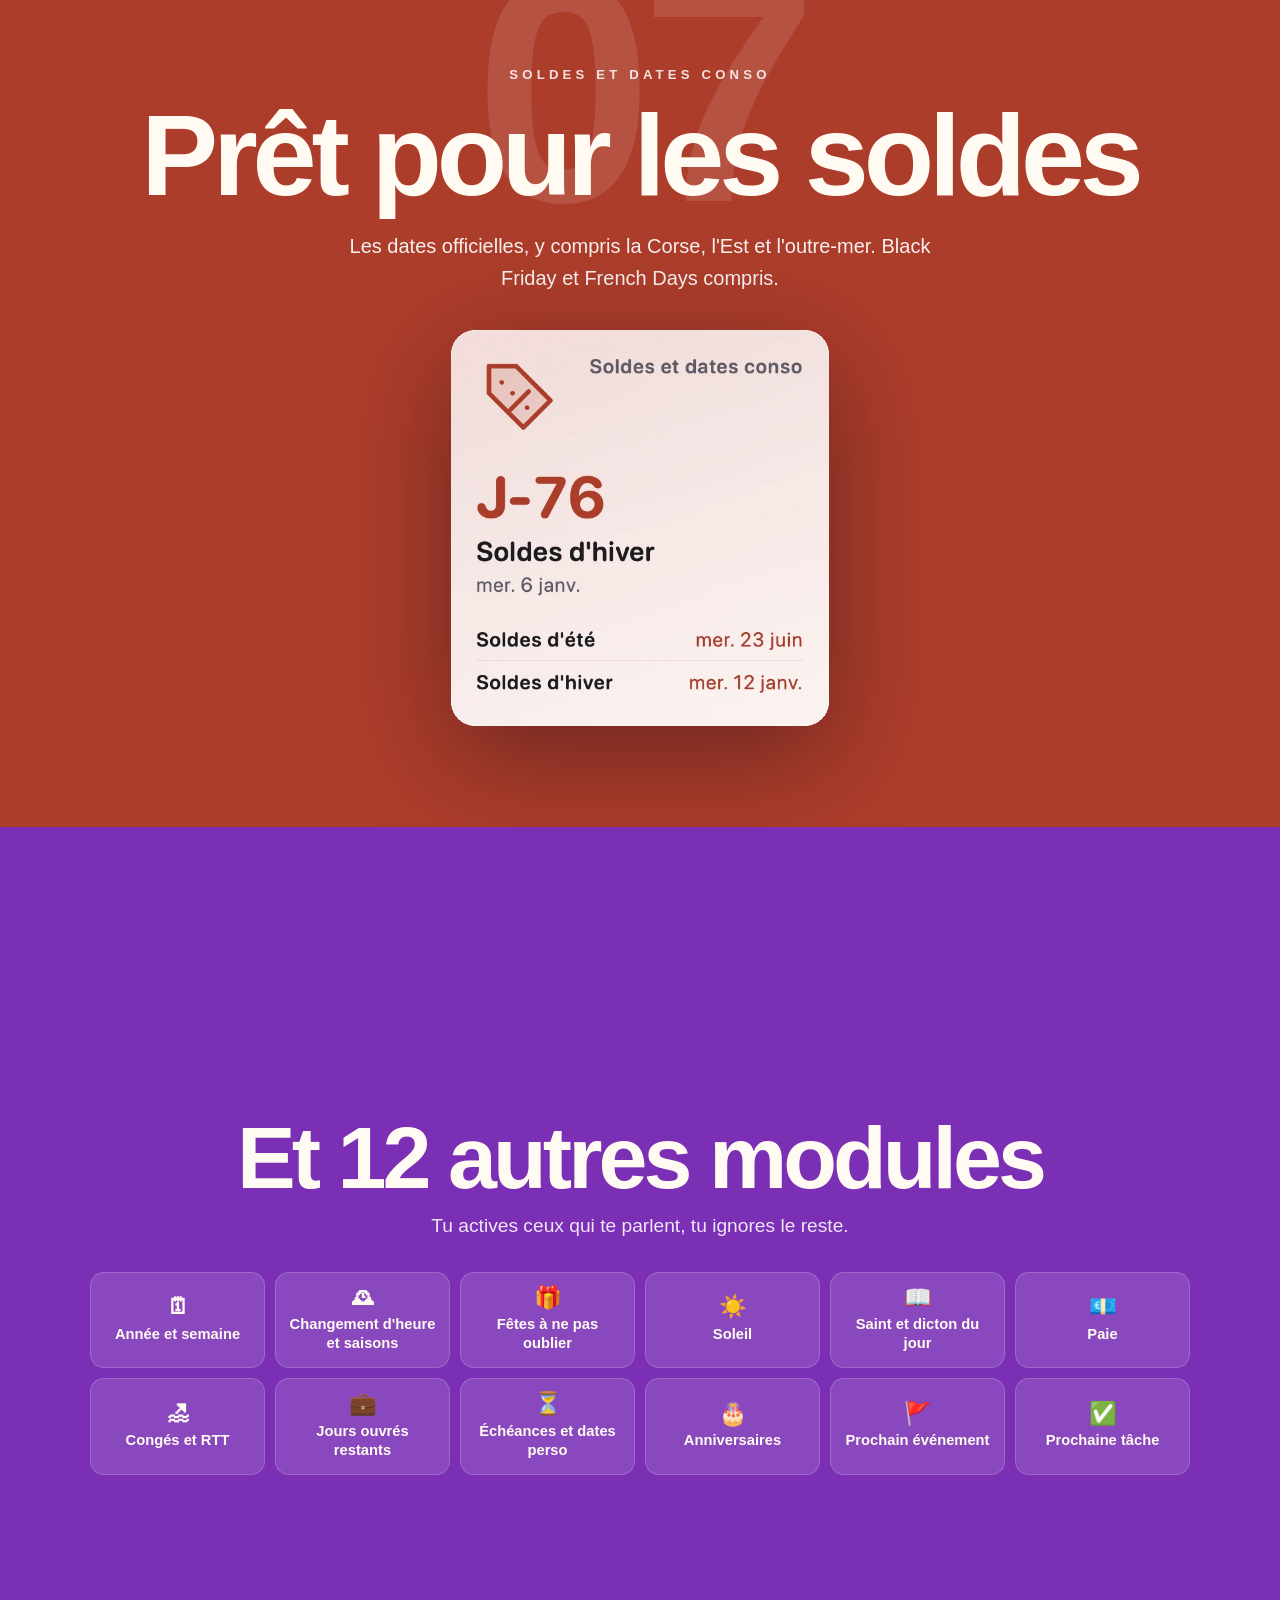
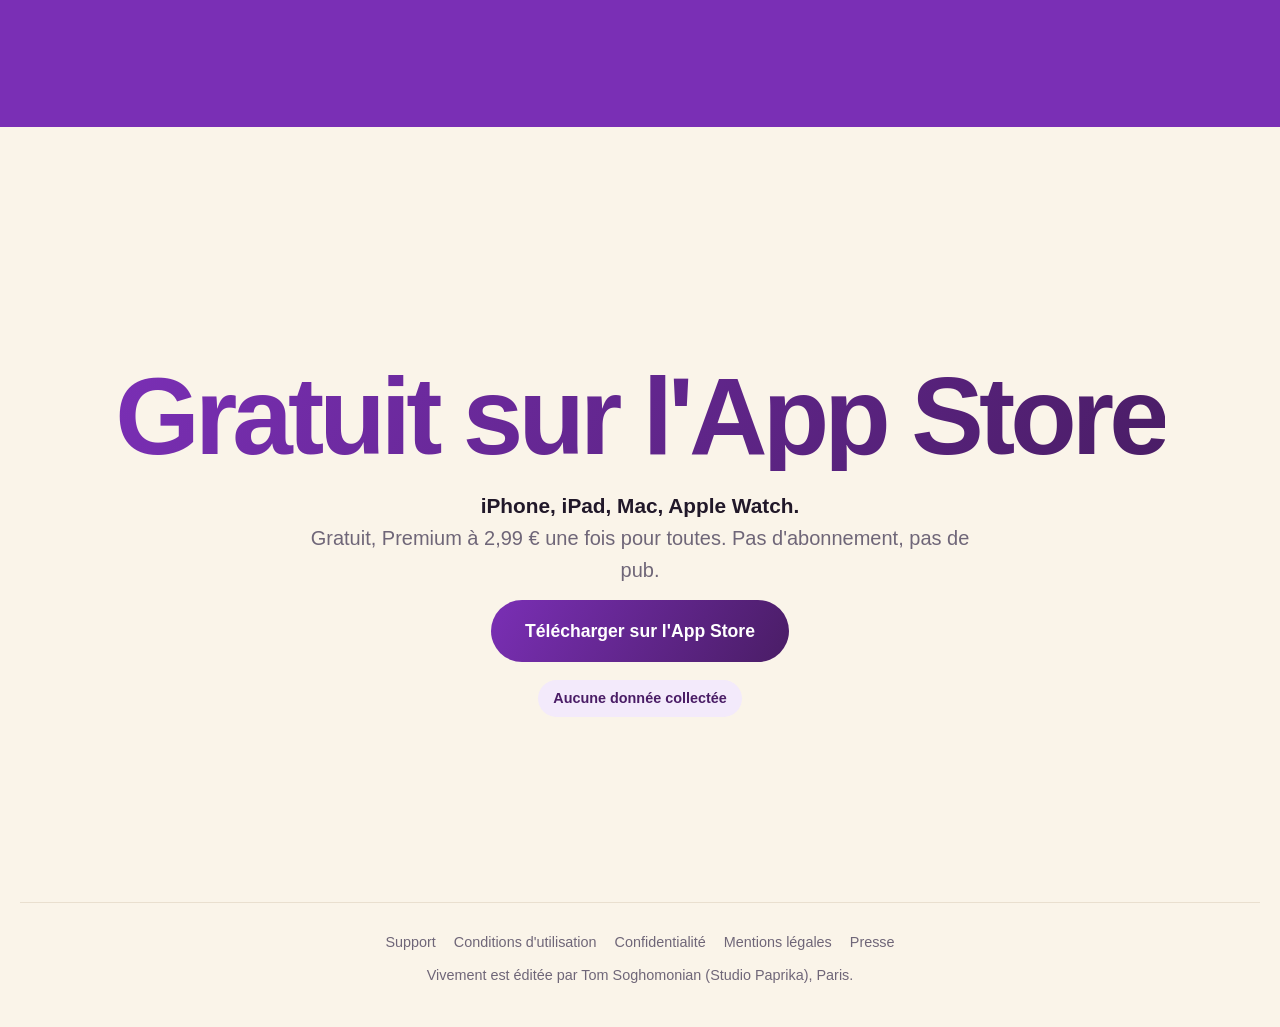
==== commit c2c4c115: "Mise en ligne : la home immersive devient index.html - index-v2.html renommé en index.html, l'ancien" ====
--- a/index.html
+++ b/index.html
@@ -11,157 +11,255 @@
 <meta property="og:url" content="https://vivement.studiopaprika.fr/">
 <meta property="og:type" content="website">
 <meta property="og:locale" content="fr_FR">
-<link rel="stylesheet" href="styles.css">
+<link rel="icon" type="image/png" sizes="32x32" href="assets/icone-32.png">
+<link rel="icon" type="image/png" sizes="16x16" href="assets/icone-16.png">
+<link rel="apple-touch-icon" href="assets/icone-180.png">
+<link rel="stylesheet" href="home.css">
+<script>document.documentElement.classList.add('js');</script>
 </head>
 <body>
 
-<header class="site">
-  <a class="marque" href="index.html">Vivement</a>
+<header class="haut">
+  <a class="marque" href="#accueil"><img src="assets/icone-64.png" width="26" height="26" alt="">Vivement</a>
   <nav>
+    <a href="presse.html">Presse</a>
     <a href="support.html">Support</a>
   </nav>
 </header>
 
+<nav class="points" aria-label="Sections de la page">
+  <a href="#accueil" aria-label="Accueil"></a>
+  <a href="#feries" aria-label="Jours fériés et ponts"></a>
+  <a href="#vacances" aria-label="Vacances scolaires"></a>
+  <a href="#poubelles" aria-label="Poubelles"></a>
+  <a href="#rebours" aria-label="Compte à rebours"></a>
+  <a href="#lune" aria-label="Lune"></a>
+  <a href="#saison" aria-label="Fruits et légumes de saison"></a>
+  <a href="#soldes" aria-label="Soldes"></a>
+  <a href="#telecharger" aria-label="Télécharger"></a>
+</nav>
+
 <main>
 
-  <div class="hero hero-duo">
-    <div class="hero-texte">
-      <h1>Vivement</h1>
-      <p class="accroche">Les dates qui comptent, en widgets.</p>
-      <p class="plateformes">Sur iPhone, iPad, Mac et Apple Watch.</p>
-      <a class="bouton" href="https://apps.apple.com/fr/app/id6818991123">Télécharger sur l'App Store</a>
-    </div>
-    <div class="hero-visuel">
-      <div class="phone">
-        <div class="screen">
-          <img class="shot" src="assets/vivement-home.webp" width="1206" height="2622"
-               alt="Écran d'accueil iPhone avec un widget Vivement : jours fériés, fin des vacances, soldes, lune, poubelles">
-        </div>
-      </div>
-    </div>
-  </div>
-
-  <section>
-    <h2>Comment ça marche</h2>
-    <div class="etapes">
-      <div class="carte etape">
-        <p class="etape-num">1</p>
-        <h3 class="titre">Active tes modules</h3>
-        <p>Fériés, vacances, poubelles, paie : tu actives ceux qui te parlent, tu ignores le reste.</p>
-        <img src="presse/apercu/vivement-iphone-04.png" loading="lazy" width="414" height="900"
-             alt="La liste des modules de Vivement sur iPhone : échéances, anniversaires, fériés, poubelles, soldes, lune">
-      </div>
-      <div class="carte etape">
-        <p class="etape-num">2</p>
-        <h3 class="titre">Compose dans l'Atelier</h3>
-        <p>Choisis tes modules, la taille, l'un des 3 styles et l'une des 8 couleurs d'accent. C'est ton widget, pas le nôtre.</p>
-        <img src="presse/apercu/vivement-iphone-02.png" loading="lazy" width="414" height="900"
-             alt="L'Atelier de Vivement sur iPhone : compositions, sélecteur de taille et aperçu du widget en direct">
-      </div>
-      <div class="carte etape">
-        <p class="etape-num">3</p>
-        <h3 class="titre">Pose ton widget</h3>
-        <p>Écran d'accueil, écran verrouillé, bureau du Mac, cadran de la Watch : les dates te suivent, sans ouvrir l'app.</p>
-        <img src="presse/apercu/vivement-iphone-01.png" loading="lazy" width="414" height="900"
-             alt="Un widget Vivement posé sur l'écran d'accueil d'un iPhone, avec contrôle technique, soldes et pleine lune">
-      </div>
-    </div>
-  </section>
-
-  <section>
-    <h2>20 modules</h2>
-    <p class="section-intro">Chaque module suit un type de date. Tu actives ceux qui te parlent, tu ignores le reste.</p>
-    <ul class="modules-grille">
-      <li>Jours fériés et ponts</li>
-      <li>Vacances scolaires</li>
-      <li>Année et semaine</li>
-      <li>Changement d'heure et saisons</li>
-      <li>Fêtes à ne pas oublier</li>
-      <li>Saint du jour</li>
-      <li>Dicton du jour</li>
-      <li>Lune</li>
-      <li>Soleil</li>
-      <li>Fruits et légumes de saison</li>
-      <li>Paie</li>
-      <li>Congés et RTT</li>
-      <li>Jours ouvrés restants</li>
-      <li>Poubelles et encombrants</li>
-      <li>Échéances et dates perso</li>
-      <li>Soldes et dates conso</li>
-      <li>Compte à rebours</li>
-      <li>Anniversaires</li>
-      <li>Prochain événement</li>
-      <li>Prochaine tâche</li>
-    </ul>
-  </section>
-
-  <section>
-    <h2>Tes données restent à toi</h2>
-    <div class="grille">
-      <div class="carte">
-        <h3 class="titre">Aucune donnée collectée</h3>
-        <p>Pas de compte, pas de pub, pas de traceur, aucun serveur à nous. L'étiquette App Store le dit : « Aucune donnée collectée ».</p>
-      </div>
-      <div class="carte">
-        <h3 class="titre">Synchro iCloud privé</h3>
-        <p>Tes réglages et compositions se synchronisent entre tes appareils via ton iCloud privé, et uniquement lui. Personne d'autre n'y a accès, pas même nous.</p>
-      </div>
-      <div class="carte">
-        <h3 class="titre">Achat unique</h3>
-        <p>Vivement Premium s'achète une fois, pour toujours. Pas d'abonnement, pas de relance. Le partage familial est pris en charge.</p>
-      </div>
-    </div>
-  </section>
-
-  <section>
-    <h2>Sur tous tes écrans</h2>
-    <div class="bande">
-      <img src="presse/apercu/vivement-ipad-01.png" loading="lazy" width="750" height="1000"
-           alt="Un widget Vivement posé sur l'écran d'accueil d'un iPad">
-      <img src="presse/apercu/vivement-mac-02.png" loading="lazy" width="1200" height="750"
-           alt="L'app Vivement sur Mac : l'Atelier avec l'aperçu du widget et la liste des modules">
-      <img class="widget-flottant" src="assets/widget-sombre.webp" loading="lazy" width="1032" height="1077"
-           alt="Widget Vivement en sombre : jours fériés, fin des vacances, soldes">
-    </div>
-    <p class="legende">iPad, Mac, iPhone : les mêmes compositions, synchronisées par ton iCloud privé.</p>
-  </section>
-
-  <section>
-    <h2>Questions fréquentes</h2>
-    <details class="carte">
-      <summary>Les dates se mettent à jour toutes seules ?</summary>
-      <p>Oui. Tout ce qui se calcule — fériés, ponts, soldes, lune, soleil — est calculé par l'app. Et les calendriers officiels, comme les vacances scolaires et les dates fiscales, sont mis à jour automatiquement, sans mise à jour de l'app.</p>
-    </details>
-    <details class="carte">
-      <summary>Quelles zones de vacances ?</summary>
-      <p>A, B et C, plus la Corse et l'outre-mer. Tu choisis ta commune une fois, l'app déduit ta zone.</p>
-    </details>
-    <details class="carte">
-      <summary>Et ma vie privée ?</summary>
-      <p>Aucune collecte, pas de compte, pas de pub. La synchronisation passe par ton iCloud privé, et uniquement lui.</p>
-    </details>
-    <details class="carte">
-      <summary>Vivement Premium, c'est quoi ?</summary>
-      <p>Un achat unique à 2,99 €, pour toujours. Pas d'abonnement. Le partage familial est pris en charge.</p>
-    </details>
-    <details class="carte">
-      <summary>Sur Apple Watch aussi ?</summary>
-      <p>Oui : des complications sur le cadran, avec l'iPhone qui fait le travail.</p>
-    </details>
+  <section id="accueil" class="panneau">
+    <div class="panneau-contenu">
+      <div class="panneau-texte">
+        <h1>Vivement</h1>
+        <p class="accroche">Les dates qui comptent, en widgets.</p>
+        <p class="plateformes">Sur iPhone, iPad, Mac et Apple Watch.</p>
+        <a class="bouton" href="https://apps.apple.com/fr/app/id6818991123">Télécharger sur l'App Store</a>
+      </div>
+      <div class="panneau-visuel">
+        <img src="assets/widget-hero.webp" width="1049" height="1697" fetchpriority="high"
+             alt="Widget Vivement sombre : jours fériés en vedette, soldes, saison, lune, compte à rebours">
+      </div>
+    </div>
+    <a class="chevron" href="#feries" aria-label="Voir la suite"></a>
+  </section>
+
+  <section id="feries" class="panneau teinte img-droite">
+    <div class="panneau-contenu">
+      <div class="panneau-texte reveal">
+        <span class="surtitre">Jours fériés et ponts</span>
+        <h2>Vivement le prochain férié</h2>
+        <p>Le compte à rebours vers le prochain jour férié, et les ponts qui valent le coup. Pose tes congés avant tout le monde.</p>
+      </div>
+      <div class="panneau-visuel reveal">
+        <img src="assets/widget-feries.webp" loading="lazy" width="627" height="658"
+             alt="Widget Vivement : compte à rebours vers le prochain jour férié et les ponts à venir">
+      </div>
+    </div>
+  </section>
+
+  <section id="vacances" class="panneau teinte img-gauche">
+    <div class="panneau-contenu">
+      <div class="panneau-texte reveal">
+        <span class="surtitre">Vacances scolaires</span>
+        <h2>Les vacances approchent</h2>
+        <p>Zone A, B ou C : tu choisis ta commune une fois, l'app déduit ta zone. Décompte vers le départ, puis vers la reprise.</p>
+      </div>
+      <div class="panneau-visuel reveal">
+        <img src="assets/widget-vacances.webp" loading="lazy" width="627" height="658"
+             alt="Widget Vivement : décompte vers les prochaines vacances scolaires de ta zone">
+      </div>
+    </div>
+  </section>
+
+  <section id="poubelles" class="panneau teinte">
+    <div class="panneau-contenu">
+      <div class="panneau-texte reveal">
+        <span class="surtitre">Poubelles et encombrants</span>
+        <h2>Le bac jaune, c'est demain</h2>
+        <p>Saisis tes collectes une fois, même les semaines paires et les encombrants du deuxième mardi. Plus jamais la poubelle ratée.</p>
+      </div>
+      <div class="panneau-visuel reveal">
+        <img src="assets/widget-poubelles.webp" loading="lazy" width="627" height="658"
+             alt="Widget Vivement : prochaine collecte des poubelles, bac jaune demain">
+      </div>
+    </div>
+  </section>
+
+  <section id="rebours" class="panneau teinte img-droite">
+    <div class="panneau-contenu">
+      <div class="panneau-texte reveal">
+        <span class="surtitre">Compte à rebours</span>
+        <h2 id="titre-rebours">Le compte à rebours vers Noël</h2>
+        <p>Mariage, concert, retrouvailles : un compte à rebours pour ce qui te fait vibrer. En jours, en semaines ou en mois.</p>
+      </div>
+      <div class="panneau-visuel reveal">
+        <img src="assets/widget-compte-a-rebours.webp" loading="lazy" width="627" height="658"
+             alt="Widget Vivement : compte à rebours vers Noël">
+      </div>
+    </div>
+  </section>
+
+  <section id="lune" class="panneau">
+    <div class="panneau-contenu">
+      <div class="panneau-texte reveal">
+        <span class="surtitre">Lune</span>
+        <h2>La pleine lune approche</h2>
+        <p>La phase dessinée, le pourcentage éclairé, la prochaine pleine lune à la minute. Calculé sur ton appareil, sans réseau.</p>
+      </div>
+      <div class="panneau-visuel reveal">
+        <img src="assets/widget-lune.webp" loading="lazy" width="627" height="658"
+             alt="Widget Vivement : phase de lune dessinée et décompte vers la pleine lune">
+      </div>
+    </div>
+  </section>
+
+  <section id="saison" class="panneau teinte img-gauche">
+    <div class="panneau-contenu">
+      <div class="panneau-texte reveal">
+        <span class="surtitre">Fruits et légumes de saison</span>
+        <h2>Pomme, poire, raisin</h2>
+        <p>Ce qui est bon ce mois-ci, direct du calendrier. Change de mois, change d'assiette.</p>
+      </div>
+      <div class="panneau-visuel reveal">
+        <img src="assets/widget-saison.webp" loading="lazy" width="627" height="658"
+             alt="Widget Vivement : fruits et légumes du mois d'octobre">
+      </div>
+    </div>
+  </section>
+
+  <section id="soldes" class="panneau teinte img-droite">
+    <div class="panneau-contenu">
+      <div class="panneau-texte reveal">
+        <span class="surtitre">Soldes et dates conso</span>
+        <h2>Prêt pour les soldes</h2>
+        <p>Les dates officielles, y compris la Corse, l'Est et l'outre-mer. Black Friday et French Days compris.</p>
+      </div>
+      <div class="panneau-visuel reveal">
+        <img src="assets/widget-soldes.webp" loading="lazy" width="627" height="658"
+             alt="Widget Vivement : décompte vers les prochaines soldes">
+      </div>
+    </div>
+  </section>
+
+  <section id="modules" class="panneau teinte" style="--acc: var(--accent);">
+    <div class="panneau-contenu">
+      <div class="reveal">
+        <h2>Et 12 autres modules</h2>
+        <p class="section-intro">Tu actives ceux qui te parlent, tu ignores le reste.</p>
+        <ul class="modules-grille">
+          <li><span class="picto" aria-hidden="true">🗓</span>Année et semaine</li>
+          <li><span class="picto" aria-hidden="true">🕰</span>Changement d'heure et saisons</li>
+          <li><span class="picto" aria-hidden="true">🎁</span>Fêtes à ne pas oublier</li>
+          <li><span class="picto" aria-hidden="true">☀️</span>Soleil</li>
+          <li><span class="picto" aria-hidden="true">📖</span>Saint et dicton du jour</li>
+          <li><span class="picto" aria-hidden="true">💶</span>Paie</li>
+          <li><span class="picto" aria-hidden="true">🏖</span>Congés et RTT</li>
+          <li><span class="picto" aria-hidden="true">💼</span>Jours ouvrés restants</li>
+          <li><span class="picto" aria-hidden="true">⏳</span>Échéances et dates perso</li>
+          <li><span class="picto" aria-hidden="true">🎂</span>Anniversaires</li>
+          <li><span class="picto" aria-hidden="true">🚩</span>Prochain événement</li>
+          <li><span class="picto" aria-hidden="true">✅</span>Prochaine tâche</li>
+        </ul>
+      </div>
+    </div>
+  </section>
+
+  <section id="telecharger" class="panneau">
+    <div class="panneau-contenu">
+      <div class="panneau-texte reveal">
+        <h2>Gratuit sur l'App Store</h2>
+        <p class="plateformes">iPhone, iPad, Mac, Apple Watch.</p>
+        <p class="conditions">Gratuit, Premium à 2,99 € une fois pour toutes. Pas d'abonnement, pas de pub.</p>
+        <a class="bouton grand" href="https://apps.apple.com/fr/app/id6818991123">Télécharger sur l'App Store</a>
+        <br>
+        <span class="etiquette">Aucune donnée collectée</span>
+      </div>
+    </div>
+    <footer class="site">
+      <nav>
+        <a href="support.html">Support</a>
+        <a href="cgu.html">Conditions d'utilisation</a>
+        <a href="confidentialite.html">Confidentialité</a>
+        <a href="mentions-legales.html">Mentions légales</a>
+        <a href="presse.html">Presse</a>
+      </nav>
+      <p>Vivement est éditée par Tom Soghomonian (Studio Paprika), Paris.</p>
+    </footer>
   </section>
 
 </main>
 
-<footer class="site">
-  <nav>
-    <a href="support.html">Support</a>
-    <a href="cgu.html">Conditions d'utilisation</a>
-    <a href="confidentialite.html">Confidentialité</a>
-    <a href="mentions-legales.html">Mentions légales</a>
-    <a href="presse.html">Presse</a>
-  </nav>
-  <p>Vivement est éditée par Tom Soghomonian (Studio Paprika), Paris.</p>
-</footer>
+<script>
+(function () {
+  "use strict";
+
+  /* Compte à rebours vers le prochain 25 décembre, date locale du visiteur. */
+  var titre = document.getElementById("titre-rebours");
+  if (titre) {
+    var maintenant = new Date();
+    var aujourdhui = new Date(maintenant.getFullYear(), maintenant.getMonth(), maintenant.getDate());
+    var noel = new Date(maintenant.getFullYear(), 11, 25);
+    if (noel < aujourdhui) noel = new Date(maintenant.getFullYear() + 1, 11, 25);
+    var jours = Math.round((noel - aujourdhui) / 86400000);
+    titre.textContent = jours === 0 ? "Noël, c'est aujourd'hui" : "J-" + jours + " avant Noël";
+  }
+
+  var reduitMouvement = window.matchMedia("(prefers-reduced-motion: reduce)").matches;
+
+  /* Animations d'entrée : fade + translate léger, une seule fois par élément. */
+  var revelations = document.querySelectorAll(".reveal");
+  if (reduitMouvement || !("IntersectionObserver" in window)) {
+    revelations.forEach(function (el) { el.classList.add("visible"); });
+  } else {
+    var observateurReveal = new IntersectionObserver(function (entrees) {
+      entrees.forEach(function (entree) {
+        if (entree.isIntersecting) {
+          entree.target.classList.add("visible");
+          observateurReveal.unobserve(entree.target);
+        }
+      });
+    }, { threshold: 0.2 });
+    revelations.forEach(function (el) { observateurReveal.observe(el); });
+  }
+
+  /* Point actif de la nav latérale. */
+  var liens = document.querySelectorAll(".points a");
+  var parAncre = {};
+  liens.forEach(function (lien) {
+    parAncre[lien.getAttribute("href").slice(1)] = lien;
+  });
+
+  if ("IntersectionObserver" in window) {
+    var observateurSections = new IntersectionObserver(function (entrees) {
+      entrees.forEach(function (entree) {
+        if (!entree.isIntersecting) return;
+        var lien = parAncre[entree.target.id];
+        if (!lien) return;
+        liens.forEach(function (l) { l.classList.remove("actif"); });
+        lien.classList.add("actif");
+      });
+    }, { rootMargin: "-45% 0px -45% 0px" });
+
+    document.querySelectorAll("main > section[id]").forEach(function (section) {
+      observateurSections.observe(section);
+    });
+  }
+})();
+</script>
 
 </body>
 </html>
--- a/home.css
+++ b/home.css
@@ -0,0 +1,545 @@
+/* Vivement — home immersive (index.html). Pages-affiches : fond plein par section,
+   typo système poussée à fond, numéros géants en pseudo-éléments (HTML inchangé). */
+
+:root {
+  --prune: #4A1D66;
+  --accent: #7A2FB5;
+  --accent-doux: #F3EAFB;
+  --fond: #FAF4E9;          /* crème : base du hero et de la section finale */
+  --carte: #FFFFFF;
+  --texte: #211829;
+  --texte2: #6F6678;
+  --bordure: #E9DFCF;
+
+  /* Palette des 8 accents de l'app (DESIGN.md) — pour l'UI (nav, boutons) */
+  --bleuet: #3560B0;
+  --sarcelle: #10707A;
+  --foret: #2F6B3C;
+  --framboise: #AD2E66;
+  --encre: #3C3B42;
+  --ocre: #8C5A10;
+  --brique: #AD3D2B;
+
+  /* Texte posé sur les affiches */
+  --creme-affiche: #FFFBF2;
+}
+
+@media (prefers-color-scheme: dark) {
+  :root {
+    --prune: #D9BCF2;
+    --accent: #C79BF0;
+    --accent-doux: #2A1D38;
+    --fond: #15101D;        /* nuit : hero et finale sombres, la Lune reste plus noire */
+    --carte: #1D1526;
+    --texte: #F3EEF8;
+    --texte2: #A79DB3;
+    --bordure: #2E2340;
+  }
+}
+
+* { box-sizing: border-box; }
+
+html {
+  scroll-snap-type: y proximity;
+}
+
+@media (prefers-reduced-motion: no-preference) {
+  html { scroll-behavior: smooth; }
+}
+
+@media (min-width: 720px) and (min-height: 620px) {
+  html { scroll-snap-type: y mandatory; }
+}
+
+body {
+  margin: 0;
+  background: var(--fond);
+  color: var(--texte);
+  font-family: -apple-system, BlinkMacSystemFont, "SF Pro Display", "SF Pro Text", "Segoe UI", Roboto, sans-serif;
+  line-height: 1.6;
+  -webkit-font-smoothing: antialiased;
+}
+
+img { max-width: 100%; height: auto; }
+
+/* ---- En-tête fixe ---- */
+
+header.haut {
+  position: fixed;
+  top: 0;
+  left: 0;
+  right: 0;
+  z-index: 20;
+  display: flex;
+  align-items: center;
+  justify-content: space-between;
+  gap: 16px;
+  padding: 14px 20px;
+  background: color-mix(in srgb, var(--fond) 70%, transparent);
+  -webkit-backdrop-filter: blur(14px);
+  backdrop-filter: blur(14px);
+}
+
+.marque {
+  display: inline-flex;
+  align-items: center;
+  gap: 0.45em;
+  font-weight: 800;
+  font-size: 1.15rem;
+  letter-spacing: -0.02em;
+  text-decoration: none;
+  color: var(--prune);
+}
+
+.marque img { display: block; }
+
+header.haut nav { display: flex; gap: 18px; }
+
+header.haut nav a {
+  color: var(--texte2);
+  text-decoration: none;
+  font-size: 0.95rem;
+  font-weight: 600;
+}
+
+header.haut nav a:hover { color: var(--accent); }
+
+/* ---- Nav latérale (points) ----
+   La page est surtout faite d'affiches colorées : points blancs avec liseré sombre,
+   lisibles sur fond plein comme sur crème. */
+
+.points {
+  position: fixed;
+  right: 18px;
+  top: 50%;
+  transform: translateY(-50%);
+  z-index: 20;
+  display: none;
+  flex-direction: column;
+  gap: 14px;
+  margin: 0;
+  padding: 0;
+}
+
+@media (min-width: 900px) {
+  .points { display: flex; }
+}
+
+.points a {
+  display: block;
+  width: 10px;
+  height: 10px;
+  border-radius: 50%;
+  background: #FFFFFF;
+  box-shadow: 0 0 0 1.5px rgba(20, 12, 28, 0.35);
+  opacity: 0.45;
+  transition: opacity 0.25s ease, transform 0.25s ease;
+}
+
+.points a:hover { opacity: 0.8; }
+
+.points a.actif {
+  opacity: 1;
+  transform: scale(1.4);
+}
+
+@media (prefers-reduced-motion: reduce) {
+  .points a { transition: none; }
+}
+
+/* ---- Sections plein écran ---- */
+
+.panneau {
+  min-height: 100svh;
+  scroll-snap-align: start;
+  overflow: hidden; /* le numéro géant ne doit pas déborder sur la section voisine */
+  position: relative;
+  z-index: 0; /* stacking context : le numéro en z-index négatif reste devant le fond */
+  display: flex;
+  align-items: center;
+  justify-content: center;
+  padding: 84px 20px 48px;
+  background: var(--fond);
+}
+
+.panneau-contenu {
+  width: 100%;
+  max-width: 1100px;
+  display: grid;
+  gap: 24px;
+  align-items: center;
+  justify-items: center;
+  text-align: center;
+}
+
+.surtitre {
+  display: block;
+  font-size: 0.82rem;
+  font-weight: 700;
+  letter-spacing: 0.32em;
+  text-transform: uppercase;
+  color: var(--acc, var(--accent));
+  margin: 0 0 14px;
+}
+
+.panneau h2 {
+  font-size: clamp(3rem, 9vw, 8rem);
+  font-weight: 800;
+  letter-spacing: -0.045em;
+  line-height: 0.98;
+  text-wrap: balance;
+  margin: 0 0 18px;
+}
+
+.panneau-texte {
+  position: relative;
+}
+
+.panneau-texte p {
+  font-size: clamp(1.05rem, 2.4vw, 1.25rem);
+  color: var(--texte2);
+  margin: 0 auto;
+  max-width: 32em;
+}
+
+/* Numéro de section géant, façon magazine, derrière le titre.
+   Pseudo-élément : aucune modification du HTML, alt vide pour les lecteurs d'écran. */
+
+.panneau-texte::before {
+  position: absolute;
+  left: 50%;
+  top: -0.42em;
+  transform: translateX(-50%);
+  z-index: -1;
+  font-size: clamp(9rem, 28vw, 20rem);
+  font-weight: 800;
+  line-height: 1;
+  letter-spacing: -0.04em;
+  color: rgba(255, 255, 255, 0.11);
+  pointer-events: none;
+}
+
+#feries    .panneau-texte::before { content: "01" / ""; }
+#vacances  .panneau-texte::before { content: "02" / ""; }
+#poubelles .panneau-texte::before { content: "03" / ""; }
+#rebours   .panneau-texte::before { content: "04" / ""; }
+#lune      .panneau-texte::before { content: "05" / ""; }
+#saison    .panneau-texte::before { content: "06" / ""; }
+#soldes    .panneau-texte::before { content: "07" / ""; }
+
+/* ---- Visuels : widget posé sur l'affiche ---- */
+
+.panneau-visuel img {
+  display: block;
+  width: 100%;
+  max-width: 320px;
+  max-height: 40svh;
+  object-fit: contain;
+  filter: drop-shadow(0 30px 55px rgba(10, 6, 16, 0.4));
+}
+
+@media (min-width: 720px) {
+  .panneau-contenu { gap: 36px; }
+  .panneau-visuel img { max-width: 380px; max-height: 44svh; }
+}
+
+/* Très léger flottement du widget, lent, coupé en reduced-motion */
+@media (prefers-reduced-motion: no-preference) {
+  .teinte .panneau-visuel img,
+  #lune .panneau-visuel img {
+    animation: flotte 7s ease-in-out infinite alternate;
+  }
+  @keyframes flotte {
+    from { transform: translateY(0); }
+    to   { transform: translateY(-14px); }
+  }
+}
+
+/* ---- Affiches : fond plein par section ----
+   Couleurs fixes, identiques dans les deux schémas (le fond plein EST l'identité
+   de la section). Contraste blanc vérifié >= 5.8:1 sur chaque fond (AA). */
+
+.panneau.teinte {
+  background: var(--affiche, var(--accent));
+  color: var(--creme-affiche);
+}
+
+.panneau.teinte .surtitre { color: rgba(255, 255, 255, 0.85); }
+.panneau.teinte h2 { color: var(--creme-affiche); }
+.panneau.teinte .panneau-texte p { color: rgba(255, 255, 255, 0.92); }
+
+#feries    { --affiche: #3560B0; }
+#vacances  { --affiche: #10707A; }
+#poubelles { --affiche: #2F6B3C; }
+#rebours   { --affiche: #AD2E66; }
+#saison    { --affiche: #8C5A10; }
+#soldes    { --affiche: #AD3D2B; }
+
+/* Lune : la section la plus sombre de la page, dans les deux schémas */
+#lune {
+  background: radial-gradient(ellipse 120% 80% at 50% 12%, #231E38 0%, #110F18 55%, #0B0A10 100%);
+  color: var(--creme-affiche);
+}
+
+#lune .surtitre { color: rgba(255, 255, 255, 0.75); }
+#lune .panneau-texte::before { color: rgba(255, 255, 255, 0.07); }
+#lune .panneau-texte p { color: rgba(255, 255, 255, 0.85); }
+#lune .panneau-visuel img { filter: drop-shadow(0 30px 60px rgba(0, 0, 0, 0.75)); }
+
+/* ---- Hero ---- */
+
+#accueil { position: relative; }
+
+#accueil .panneau-contenu { gap: 18px; }
+
+#accueil h1 {
+  font-size: clamp(4rem, 15vw, 10.5rem);
+  font-weight: 800;
+  letter-spacing: -0.05em;
+  line-height: 0.95;
+  margin: 0 0 8px;
+  background: linear-gradient(120deg, var(--accent), var(--prune));
+  -webkit-background-clip: text;
+  background-clip: text;
+  color: transparent;
+}
+
+#accueil .accroche {
+  font-size: clamp(1.25rem, 4vw, 1.7rem);
+  font-weight: 700;
+  letter-spacing: -0.01em;
+  color: var(--texte);
+  margin: 0 0 6px;
+}
+
+#accueil .plateformes {
+  color: var(--texte2);
+  font-size: 1rem;
+  margin: 0 0 22px;
+}
+
+#accueil .panneau-visuel img {
+  max-height: 42svh;
+  filter: drop-shadow(0 26px 50px rgba(74, 29, 102, 0.3));
+}
+
+@media (min-width: 720px) {
+  #accueil .panneau-visuel img { max-height: 50svh; max-width: 320px; }
+}
+
+@media (prefers-color-scheme: dark) {
+  #accueil .panneau-visuel img { filter: drop-shadow(0 26px 50px rgba(0, 0, 0, 0.6)); }
+}
+
+.bouton {
+  display: inline-block;
+  background: linear-gradient(120deg, var(--accent), var(--prune));
+  color: #fff;
+  text-decoration: none;
+  font-weight: 700;
+  padding: 14px 26px;
+  border-radius: 999px;
+}
+
+@media (prefers-color-scheme: dark) {
+  .bouton { color: #1A1022; }
+}
+
+.bouton.grand {
+  font-size: 1.1rem;
+  padding: 17px 34px;
+}
+
+/* Chevron de scroll */
+
+.chevron {
+  position: absolute;
+  bottom: 22px;
+  left: 50%;
+  transform: translateX(-50%);
+  width: 40px;
+  height: 40px;
+  display: flex;
+  align-items: center;
+  justify-content: center;
+  color: var(--texte2);
+  text-decoration: none;
+}
+
+.chevron::before {
+  content: "";
+  width: 12px;
+  height: 12px;
+  border-right: 2.5px solid currentColor;
+  border-bottom: 2.5px solid currentColor;
+  transform: rotate(45deg);
+}
+
+@media (prefers-reduced-motion: no-preference) {
+  .chevron { animation: plonge 2.2s ease-in-out infinite; }
+  @keyframes plonge {
+    0%, 100% { transform: translateX(-50%) translateY(0); }
+    50% { transform: translateX(-50%) translateY(8px); }
+  }
+}
+
+/* ---- Grille des 12 autres modules : affiche violette, cartes en verre ---- */
+
+#modules {
+  background: #7A2FB5;
+  color: var(--creme-affiche);
+}
+
+#modules .panneau-contenu { display: block; text-align: center; }
+
+#modules h2 {
+  font-size: clamp(2.6rem, 7vw, 5.5rem);
+  margin-bottom: 10px;
+  color: var(--creme-affiche);
+}
+
+#modules .section-intro {
+  color: rgba(255, 255, 255, 0.88);
+  font-size: clamp(1.02rem, 2.4vw, 1.2rem);
+  margin: 0 0 30px;
+}
+
+.modules-grille {
+  display: grid;
+  grid-template-columns: repeat(auto-fill, minmax(150px, 1fr));
+  gap: 10px;
+  margin: 0;
+  padding: 0;
+  list-style: none;
+}
+
+.modules-grille li {
+  background: rgba(255, 255, 255, 0.12);
+  border: 1px solid rgba(255, 255, 255, 0.18);
+  border-radius: 14px;
+  padding: 14px 12px;
+  font-size: 0.92rem;
+  font-weight: 600;
+  color: var(--creme-affiche);
+  display: flex;
+  flex-direction: column;
+  align-items: center;
+  justify-content: center;
+  gap: 6px;
+  min-height: 78px;
+  line-height: 1.3;
+  text-align: center;
+}
+
+.modules-grille .picto { font-size: 1.4rem; line-height: 1; }
+
+/* ---- Section finale : retour au crème, typo énorme ---- */
+
+#telecharger {
+  flex-direction: column;
+  justify-content: space-between;
+  padding-bottom: 0;
+  gap: 32px;
+}
+
+#telecharger .panneau-contenu {
+  flex: 1;
+  display: flex;
+  flex-direction: column;
+  align-items: center;
+  justify-content: center;
+  gap: 16px;
+}
+
+#telecharger h2 {
+  font-size: clamp(3rem, 8.5vw, 7rem);
+  background: linear-gradient(120deg, var(--accent), var(--prune));
+  -webkit-background-clip: text;
+  background-clip: text;
+  color: transparent;
+}
+
+#telecharger .plateformes {
+  font-size: clamp(1.05rem, 3vw, 1.3rem);
+  font-weight: 600;
+  color: var(--texte);
+  margin: 0 auto;
+}
+
+#telecharger .conditions {
+  color: var(--texte2);
+  margin: 0 auto 14px;
+  max-width: 34em;
+}
+
+.etiquette {
+  display: inline-block;
+  background: var(--accent-doux);
+  color: var(--prune);
+  font-size: 0.9rem;
+  font-weight: 700;
+  padding: 7px 15px;
+  border-radius: 999px;
+  margin-top: 18px;
+}
+
+/* ---- Pied de page ---- */
+
+footer.site {
+  width: 100%;
+  border-top: 1px solid var(--bordure);
+  padding: 28px 20px 40px;
+  text-align: center;
+  color: var(--texte2);
+  font-size: 0.9rem;
+}
+
+footer.site nav {
+  display: flex;
+  flex-wrap: wrap;
+  justify-content: center;
+  gap: 6px 18px;
+  margin-bottom: 10px;
+}
+
+footer.site a { color: var(--texte2); text-decoration: none; }
+footer.site a:hover { color: var(--accent); }
+footer.site p { margin: 0; }
+
+/* ---- Animations d'entrée ----
+   Masquées seulement si le JS tourne (classe js sur <html>) et sans reduced-motion. */
+
+.js .reveal {
+  opacity: 0;
+  transform: translateY(40px);
+  transition: opacity 0.6s ease, transform 0.6s ease;
+}
+
+.js .reveal.visible {
+  opacity: 1;
+  transform: none;
+}
+
+@media (prefers-reduced-motion: reduce) {
+  .js .reveal {
+    opacity: 1;
+    transform: none;
+    transition: none;
+  }
+}
+
+
+/* ---- Hero en deux colonnes sur grand écran : texte à gauche, widget à droite ---- */
+@media (min-width: 900px) {
+  #accueil .panneau-contenu {
+    grid-template-columns: 1.05fr 0.95fr;
+    justify-items: center;
+    text-align: center;
+    gap: 56px;
+  }
+  #accueil .panneau-visuel { justify-self: center; }
+  #accueil .panneau-visuel img {
+    max-height: 62svh;
+    max-width: 400px;
+  }
+}
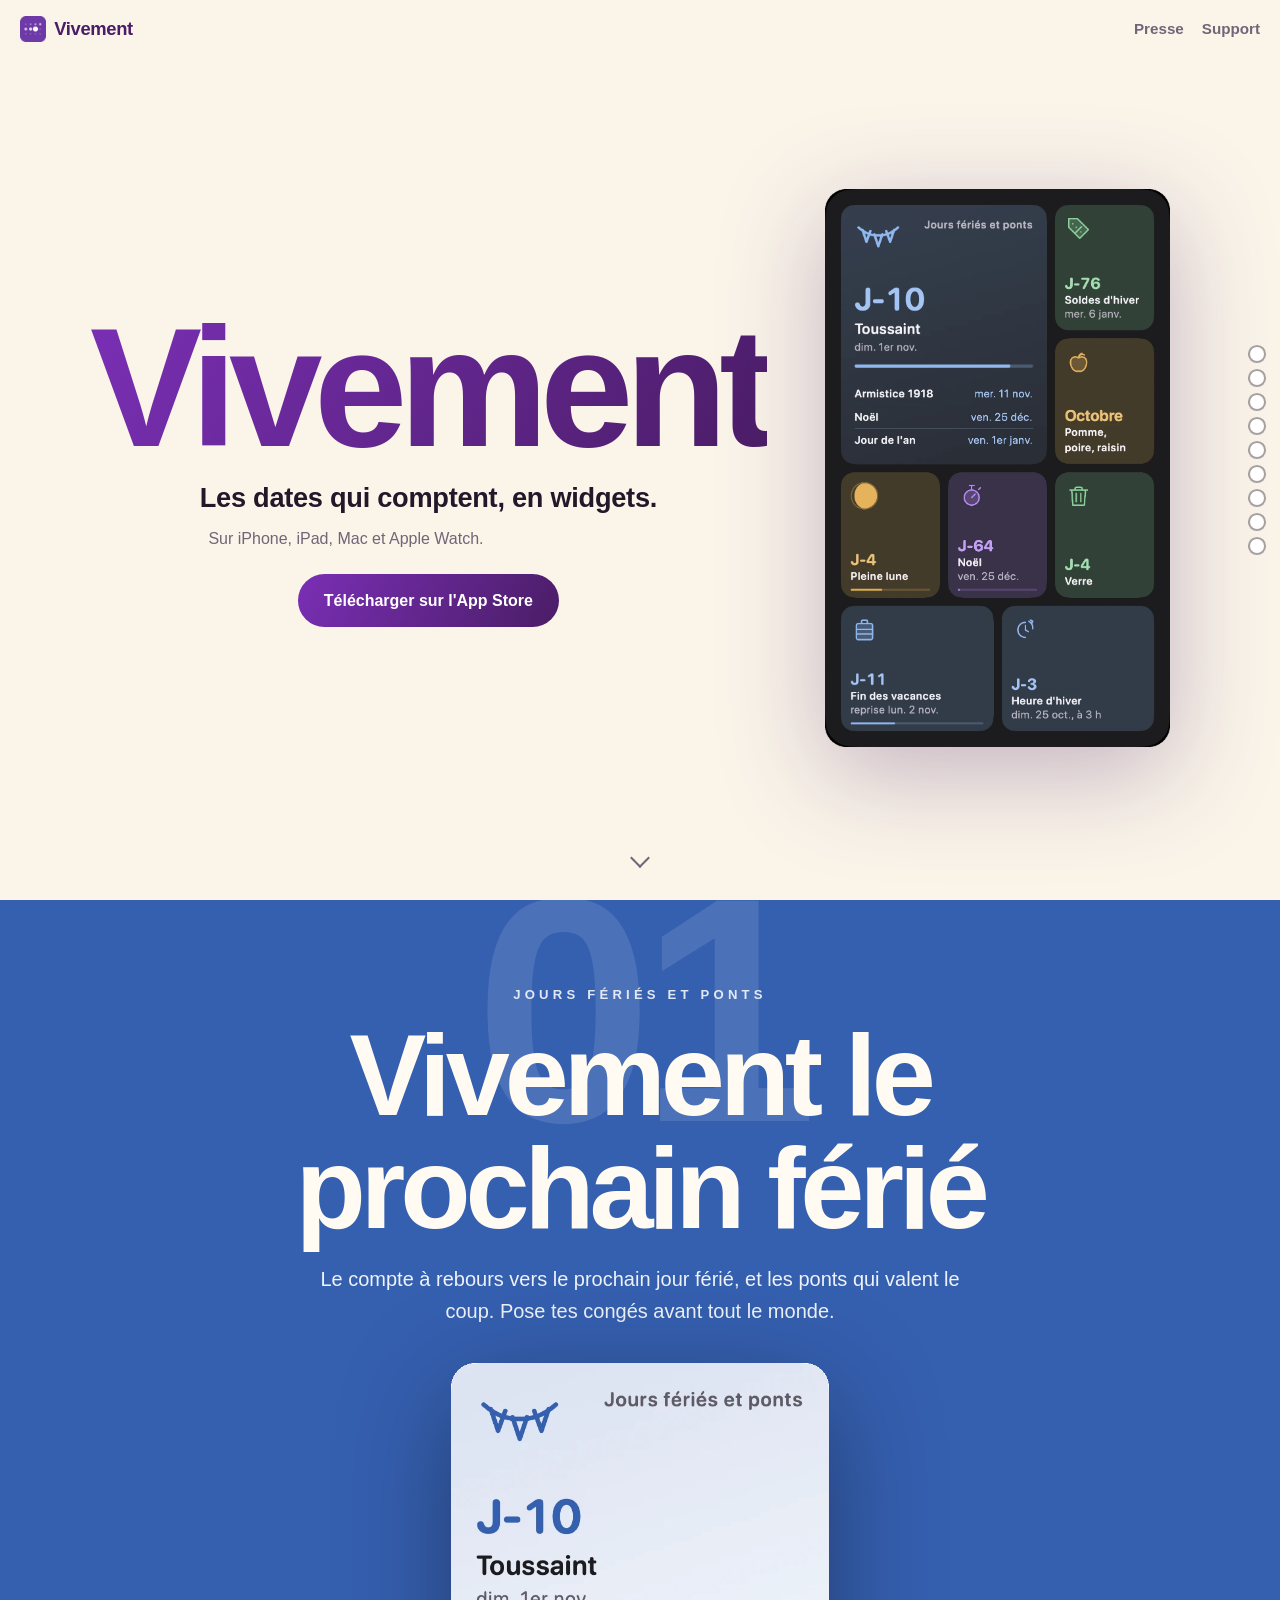
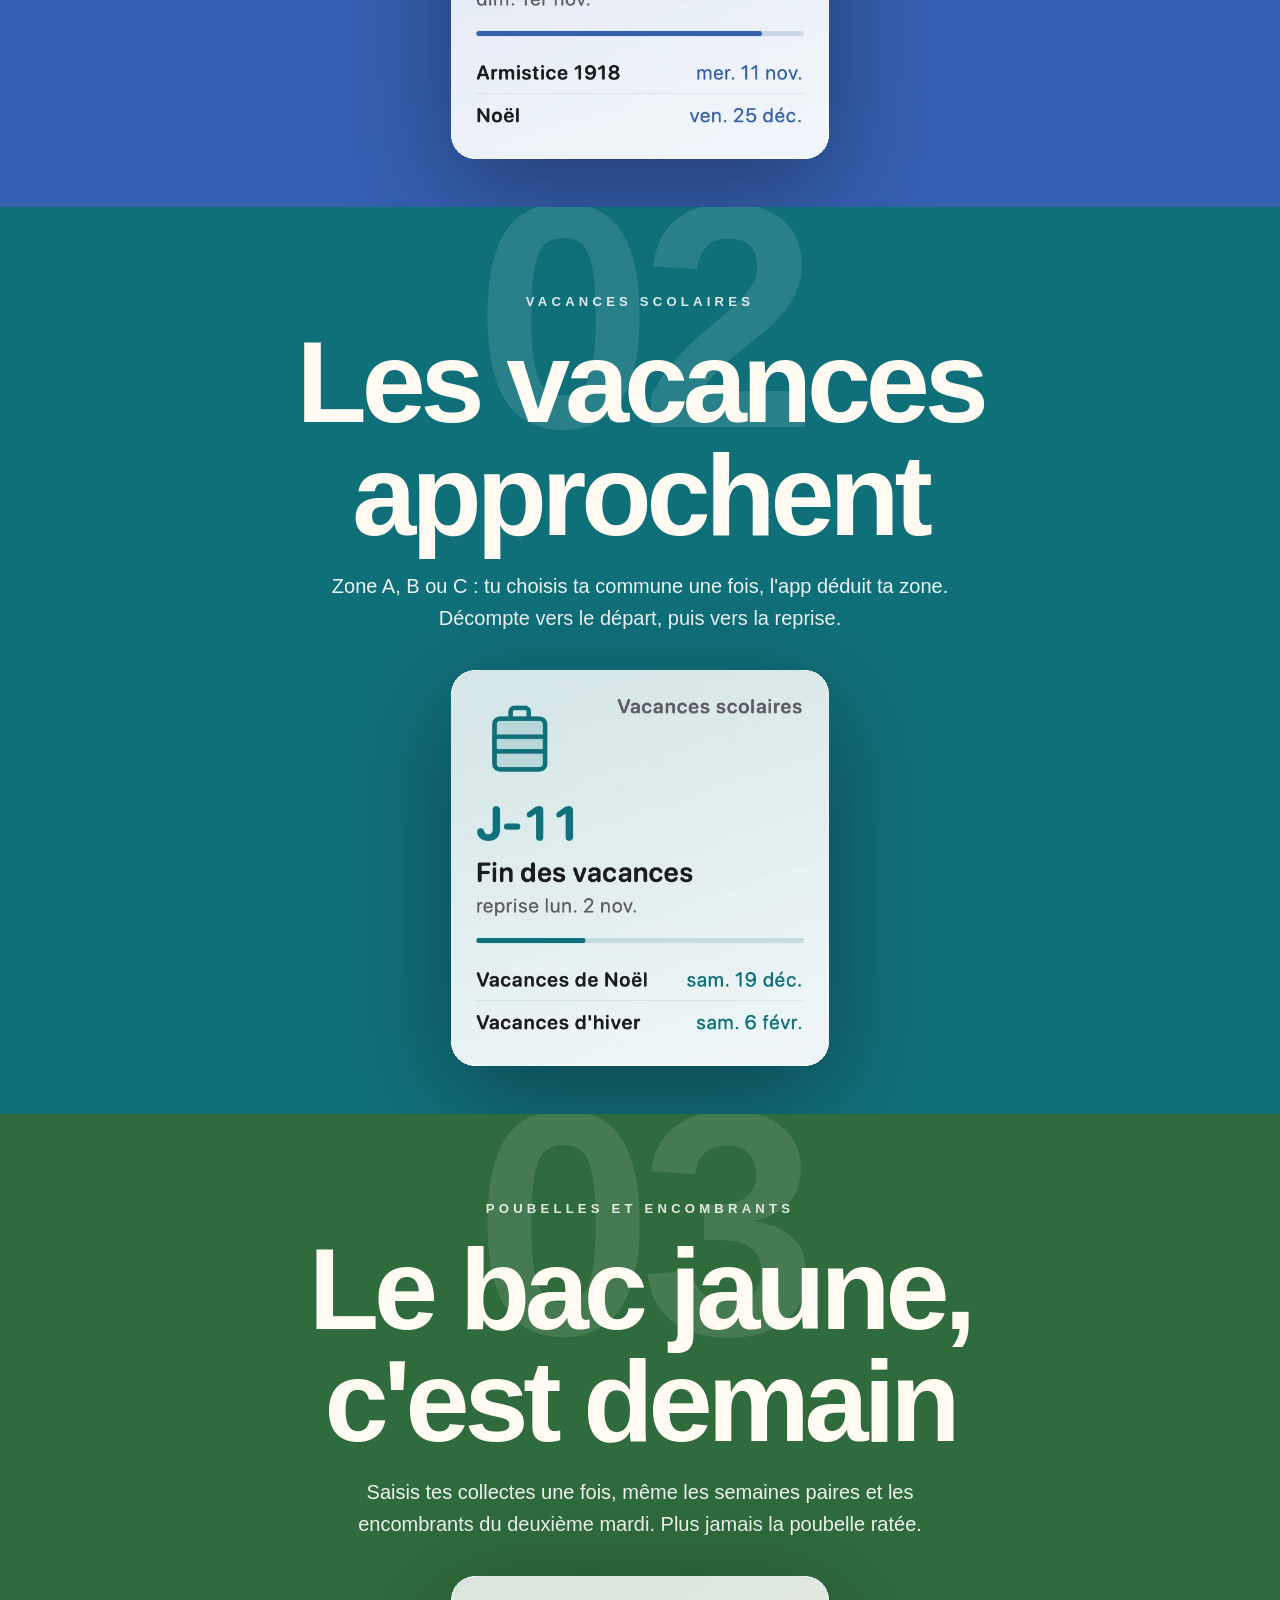
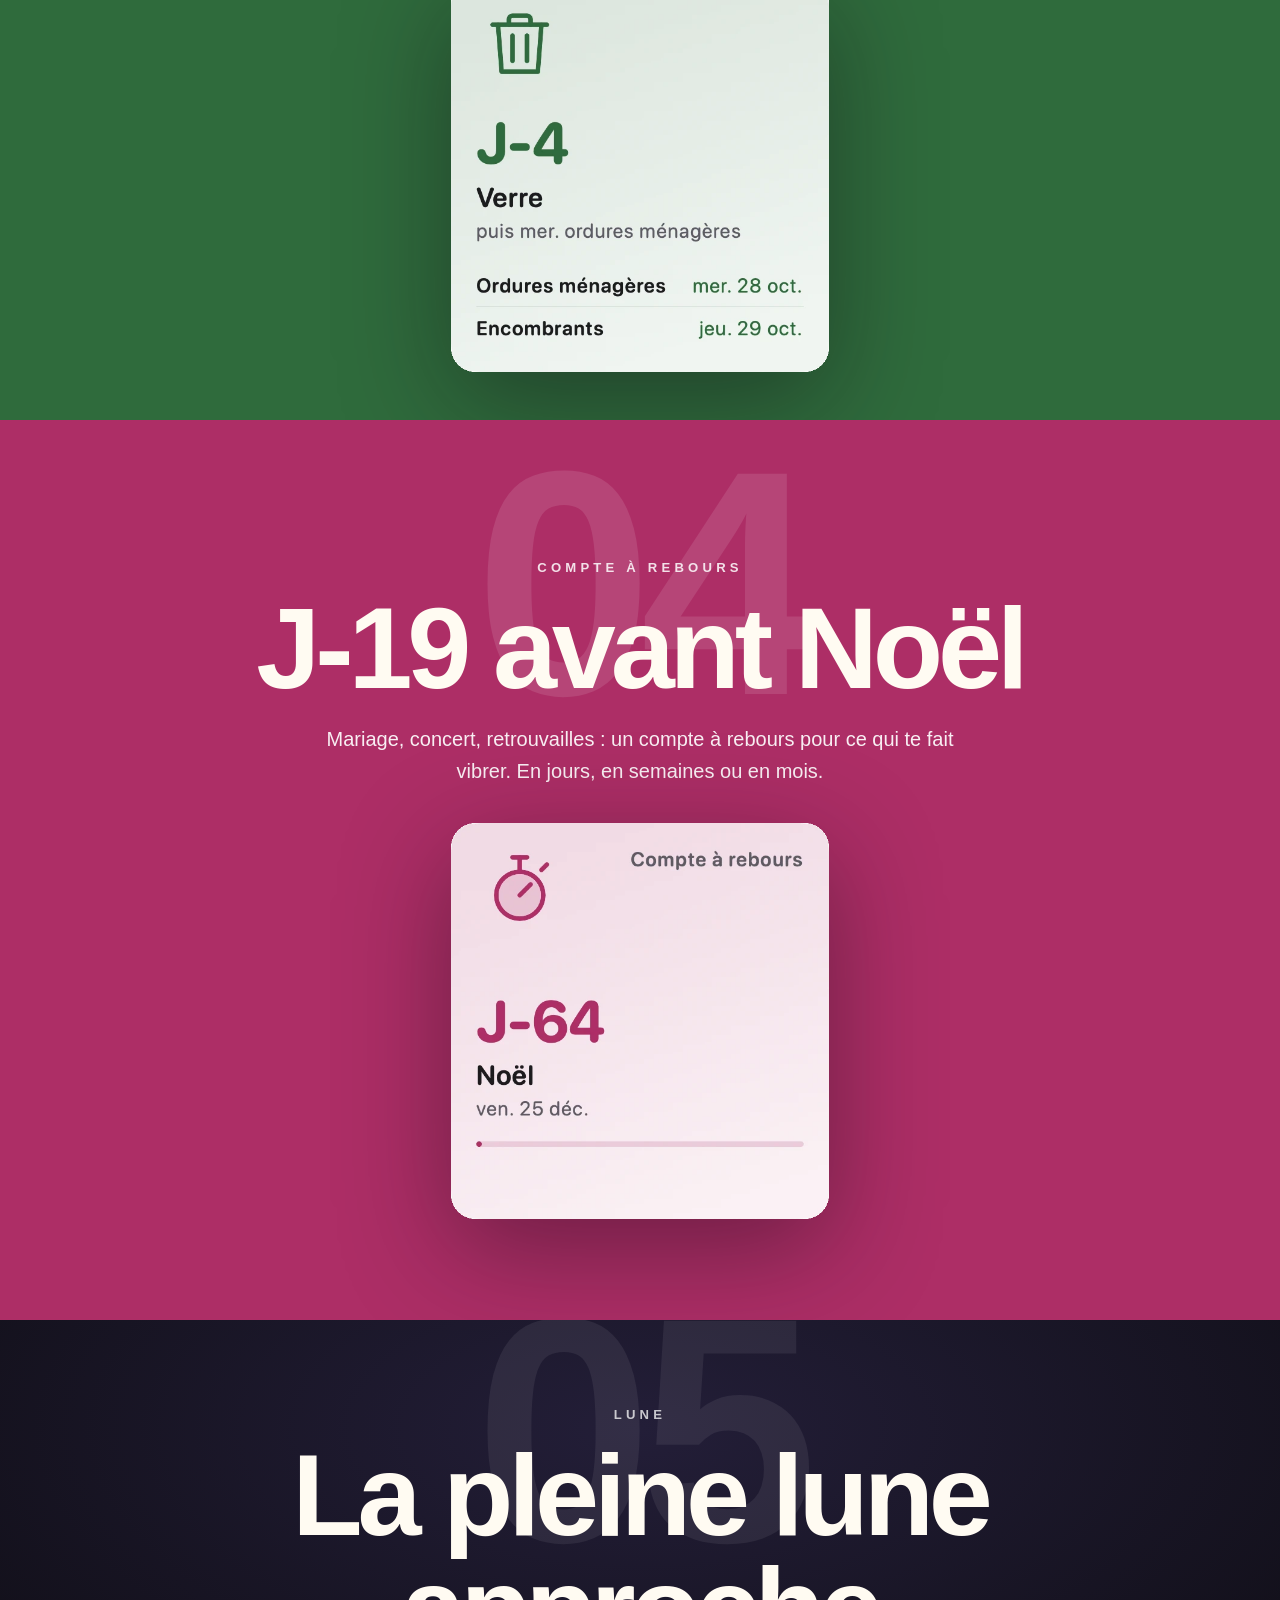
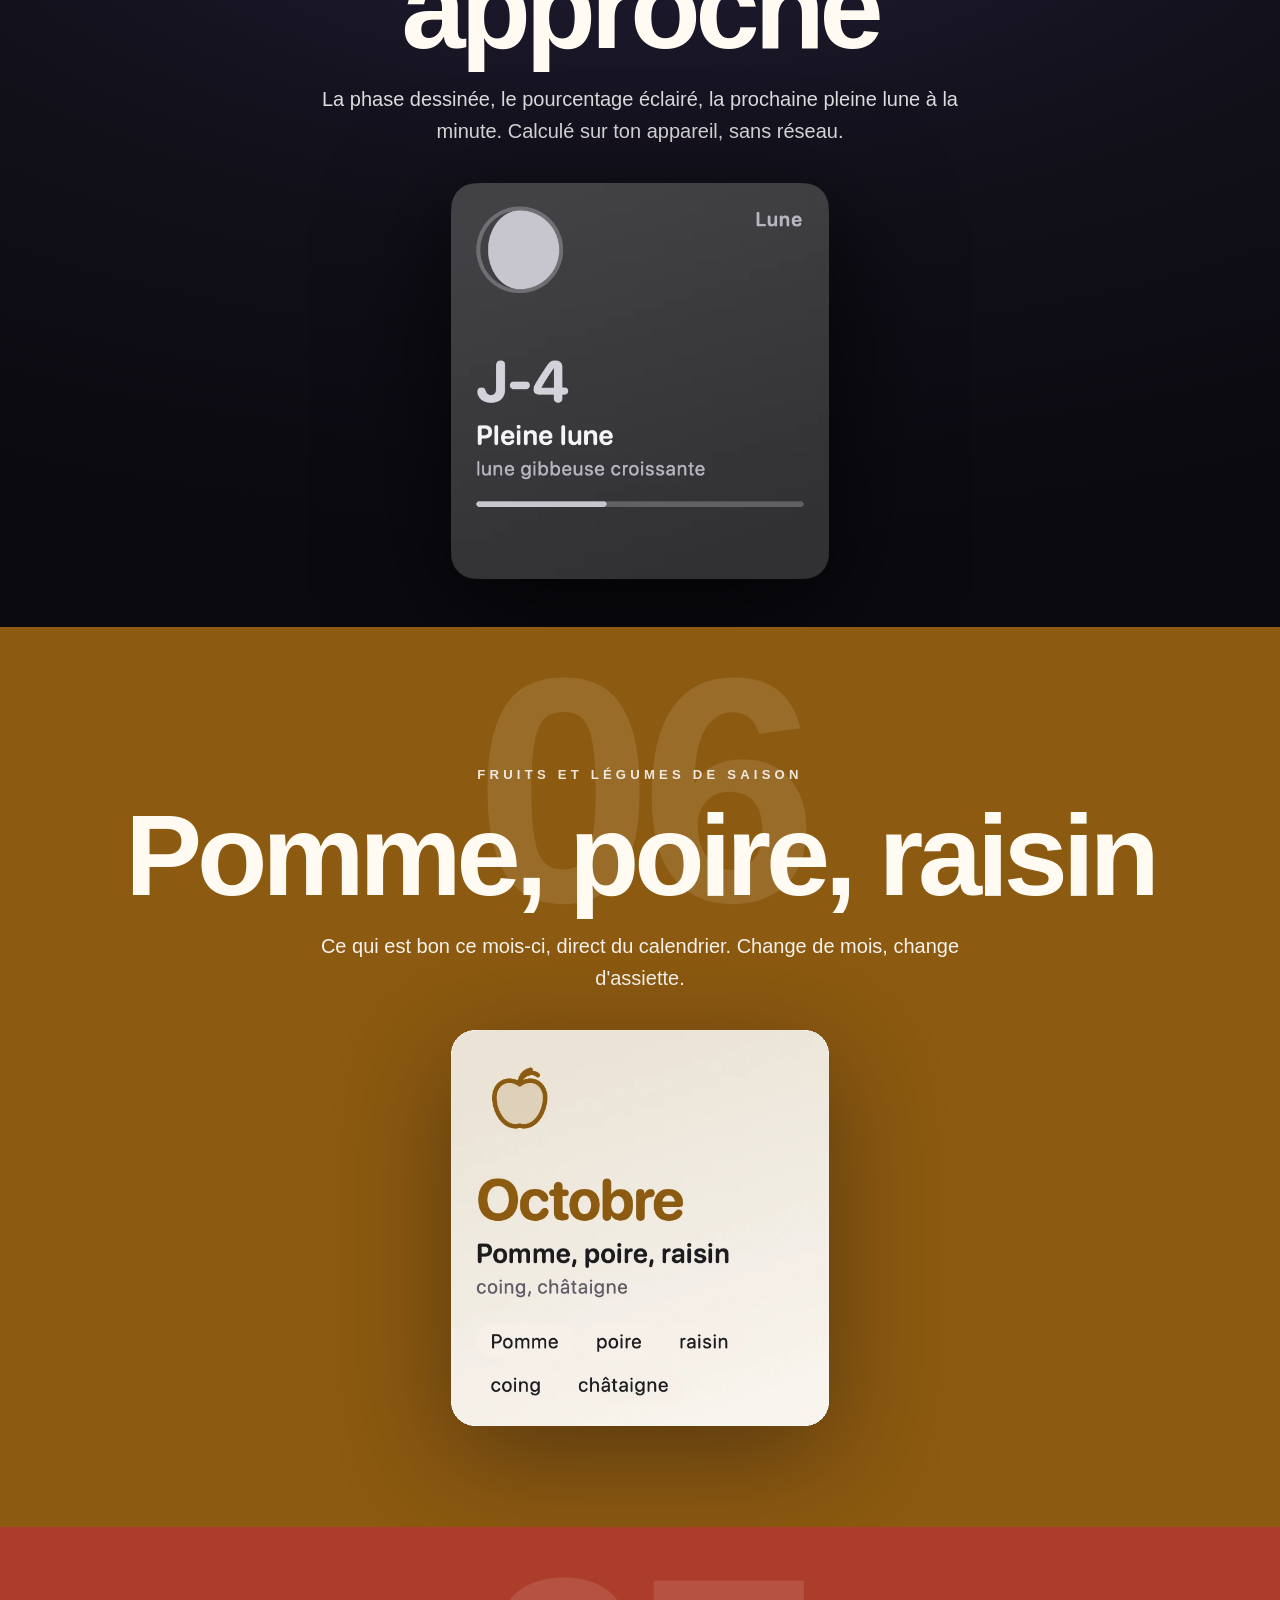
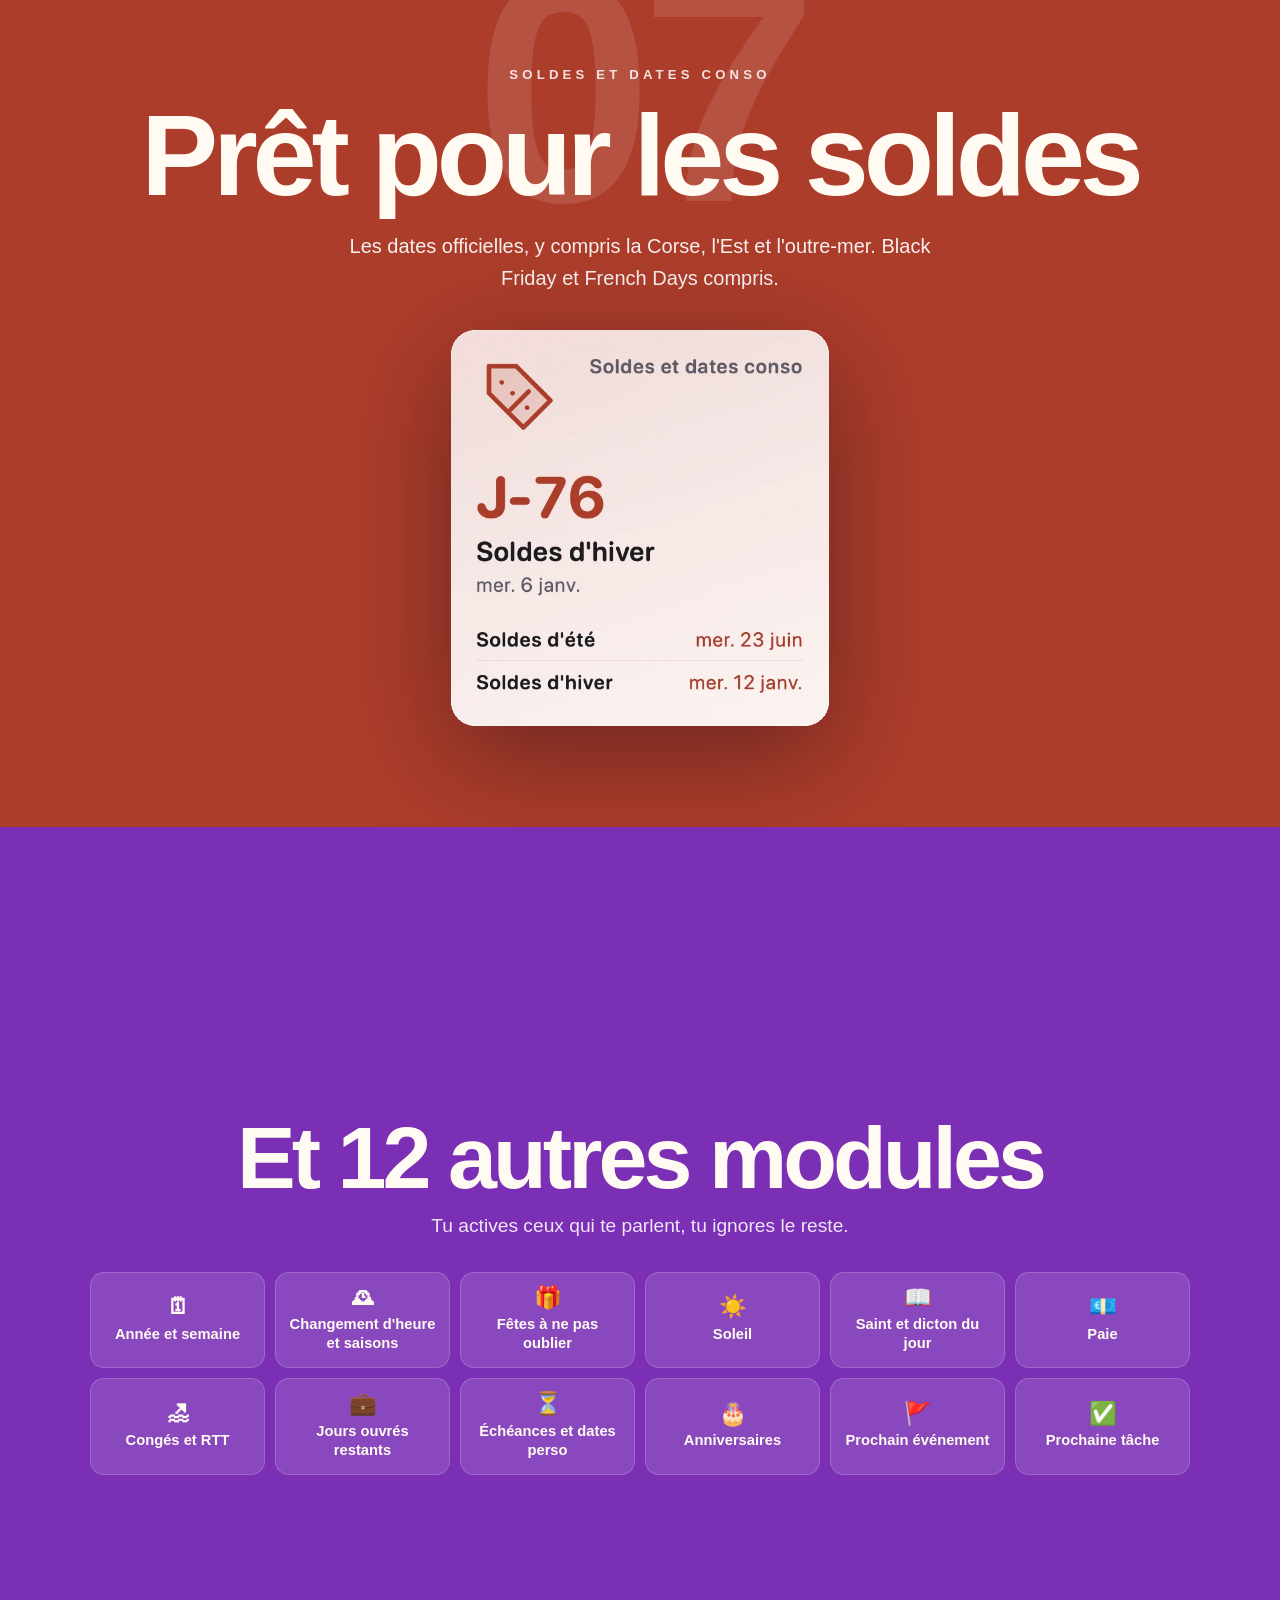
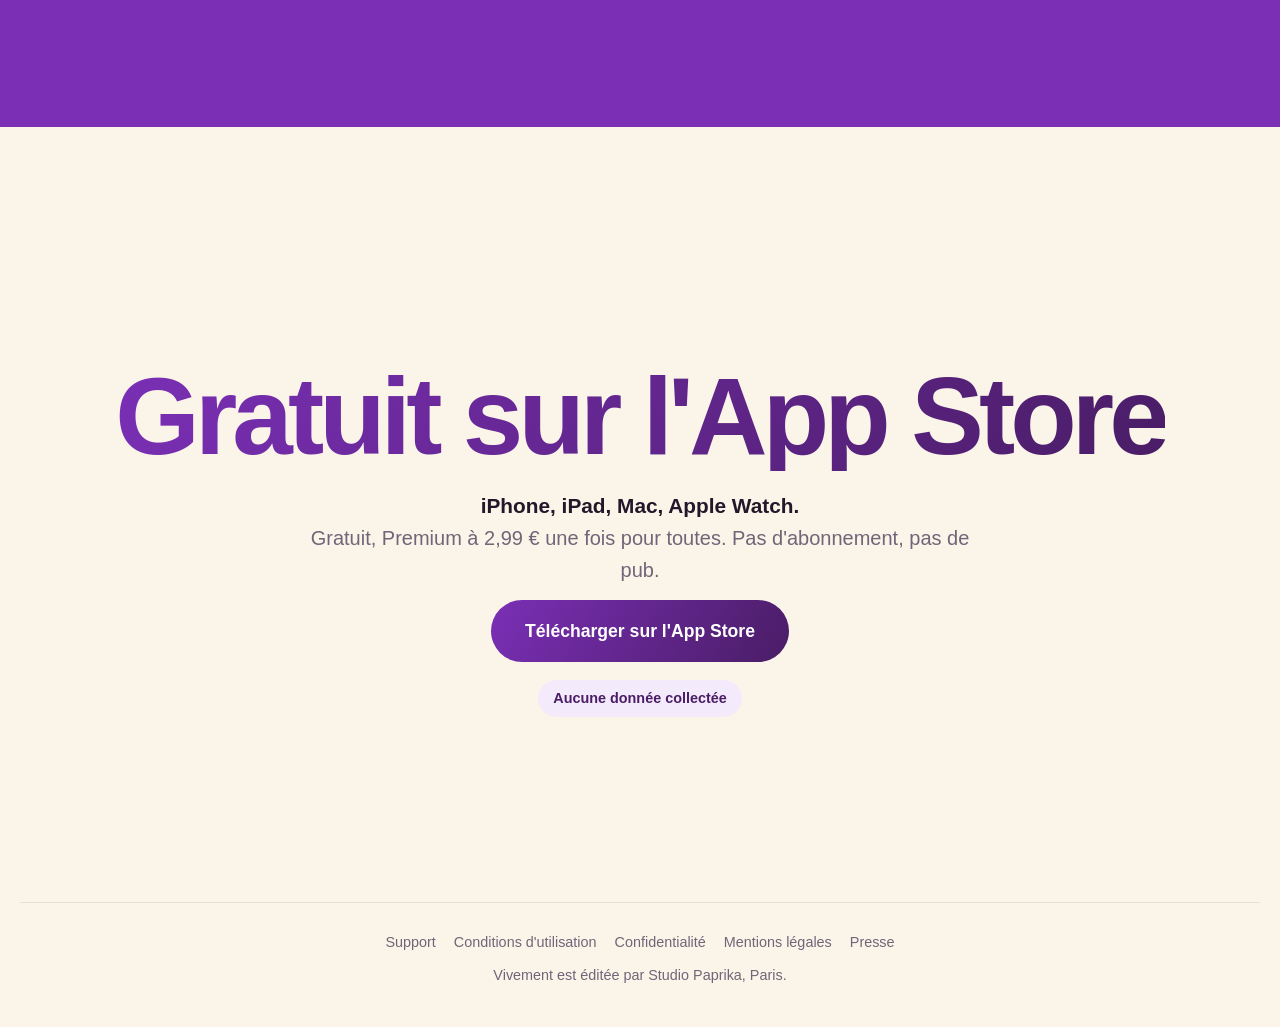
==== commit 60bc61c5: "Merge feature/de-personnalisation : Studio Paprika remplace le nom perso hors mentions légales Co-Au" ====
--- a/index.html
+++ b/index.html
@@ -197,7 +197,7 @@
         <a href="mentions-legales.html">Mentions légales</a>
         <a href="presse.html">Presse</a>
       </nav>
-      <p>Vivement est éditée par Tom Soghomonian (Studio Paprika), Paris.</p>
+      <p>Vivement est éditée par Studio Paprika, Paris.</p>
     </footer>
   </section>
 
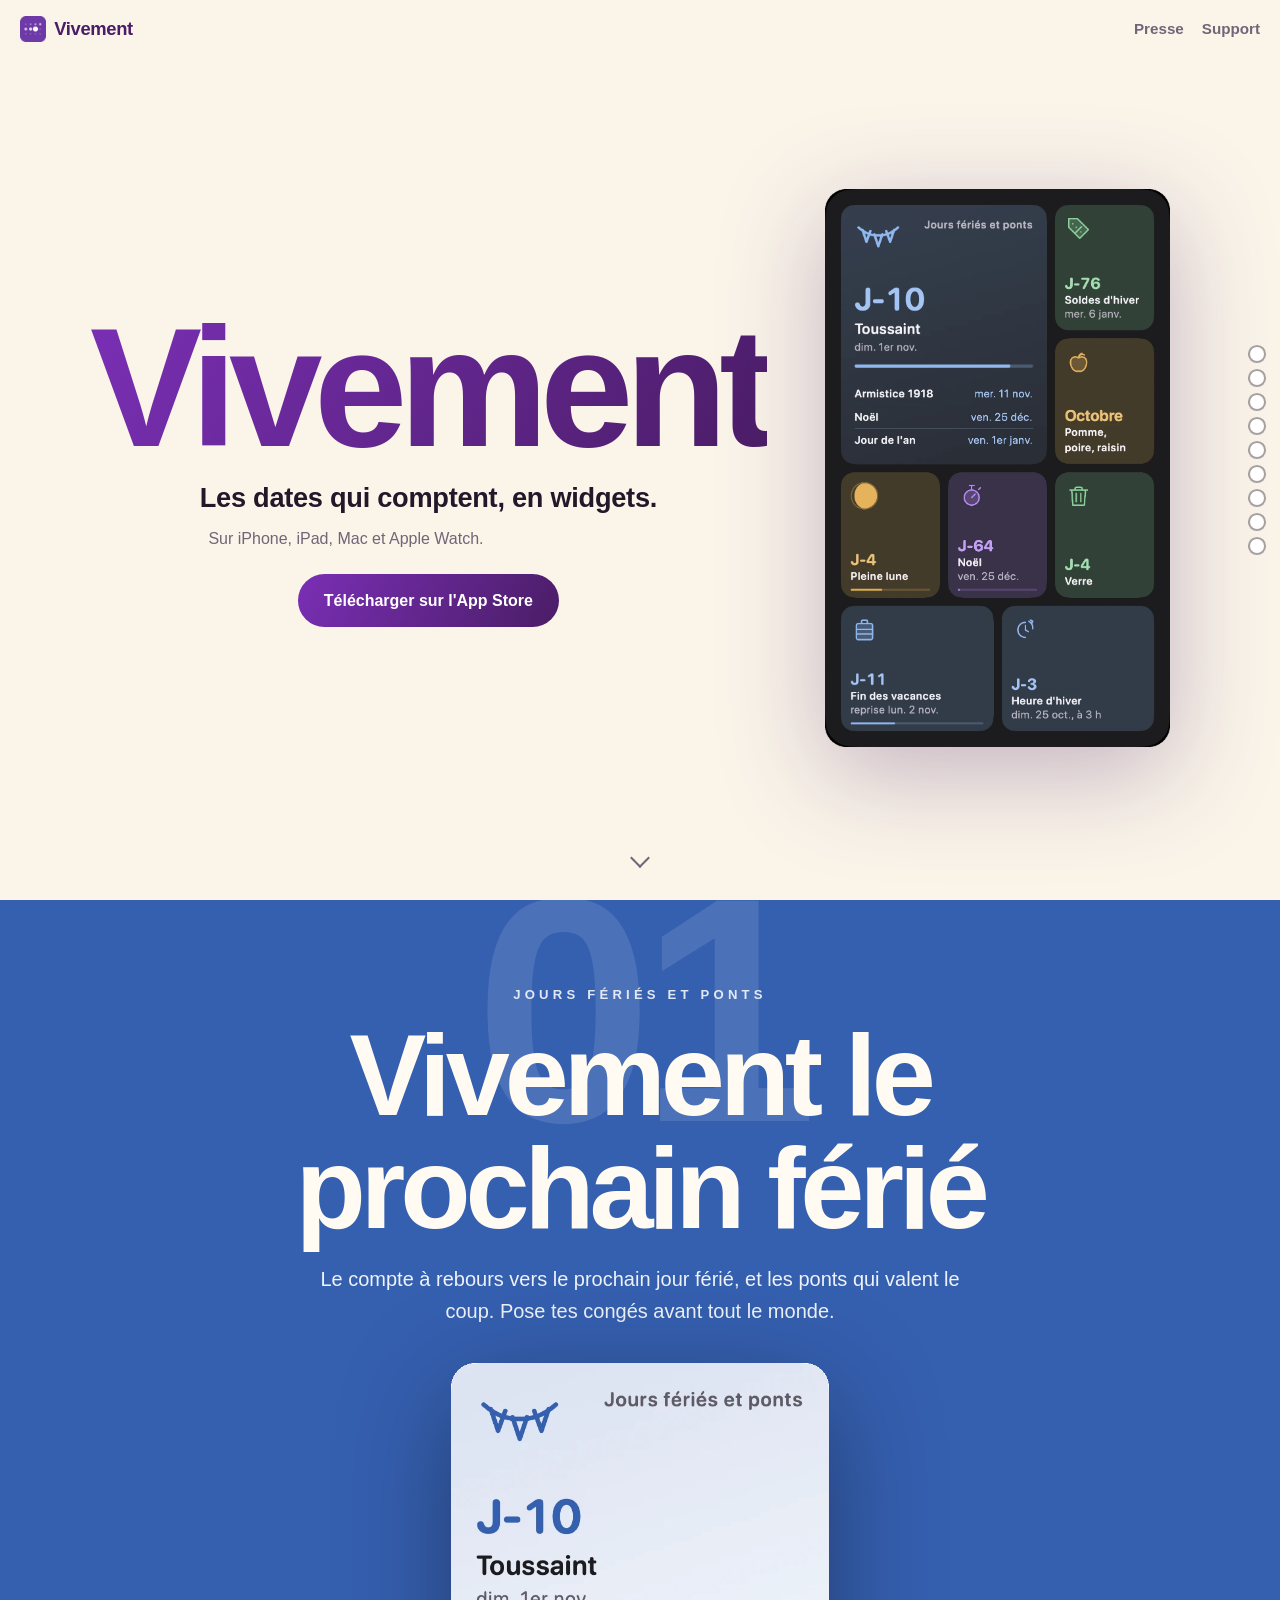
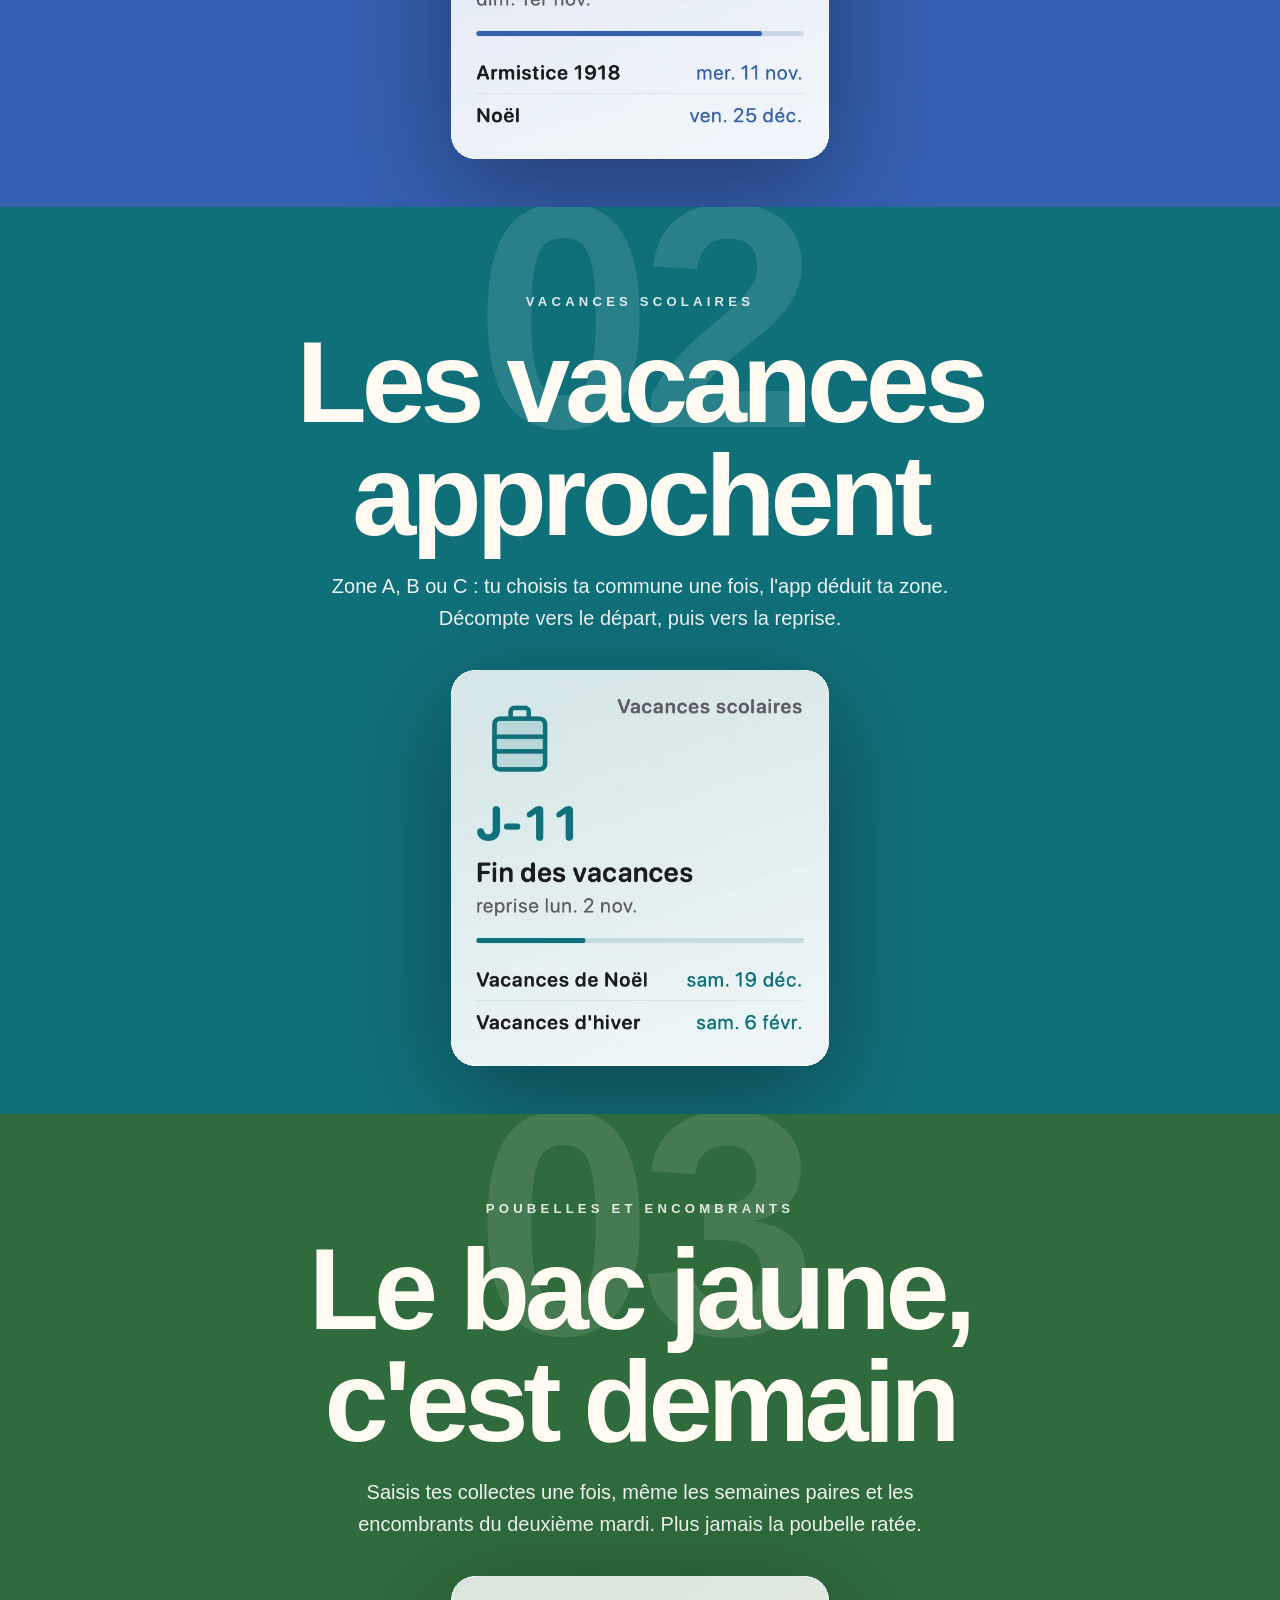
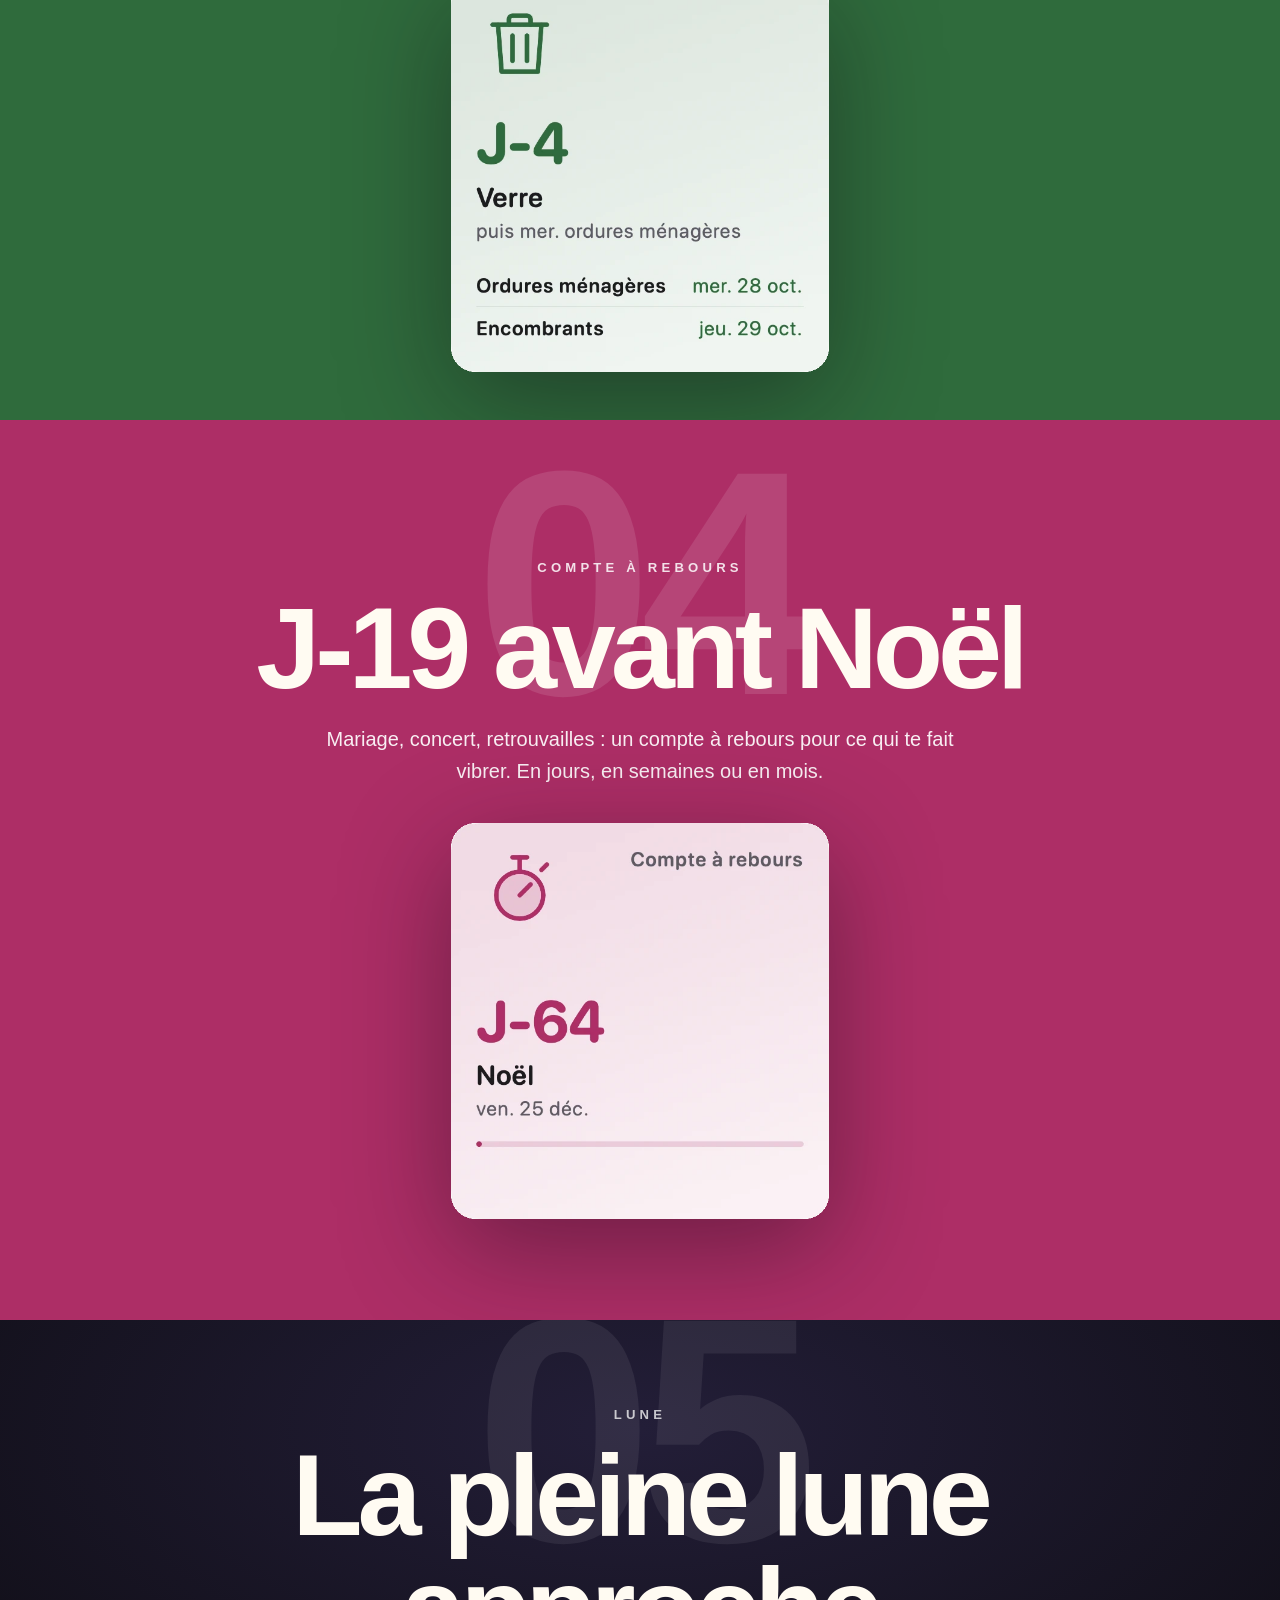
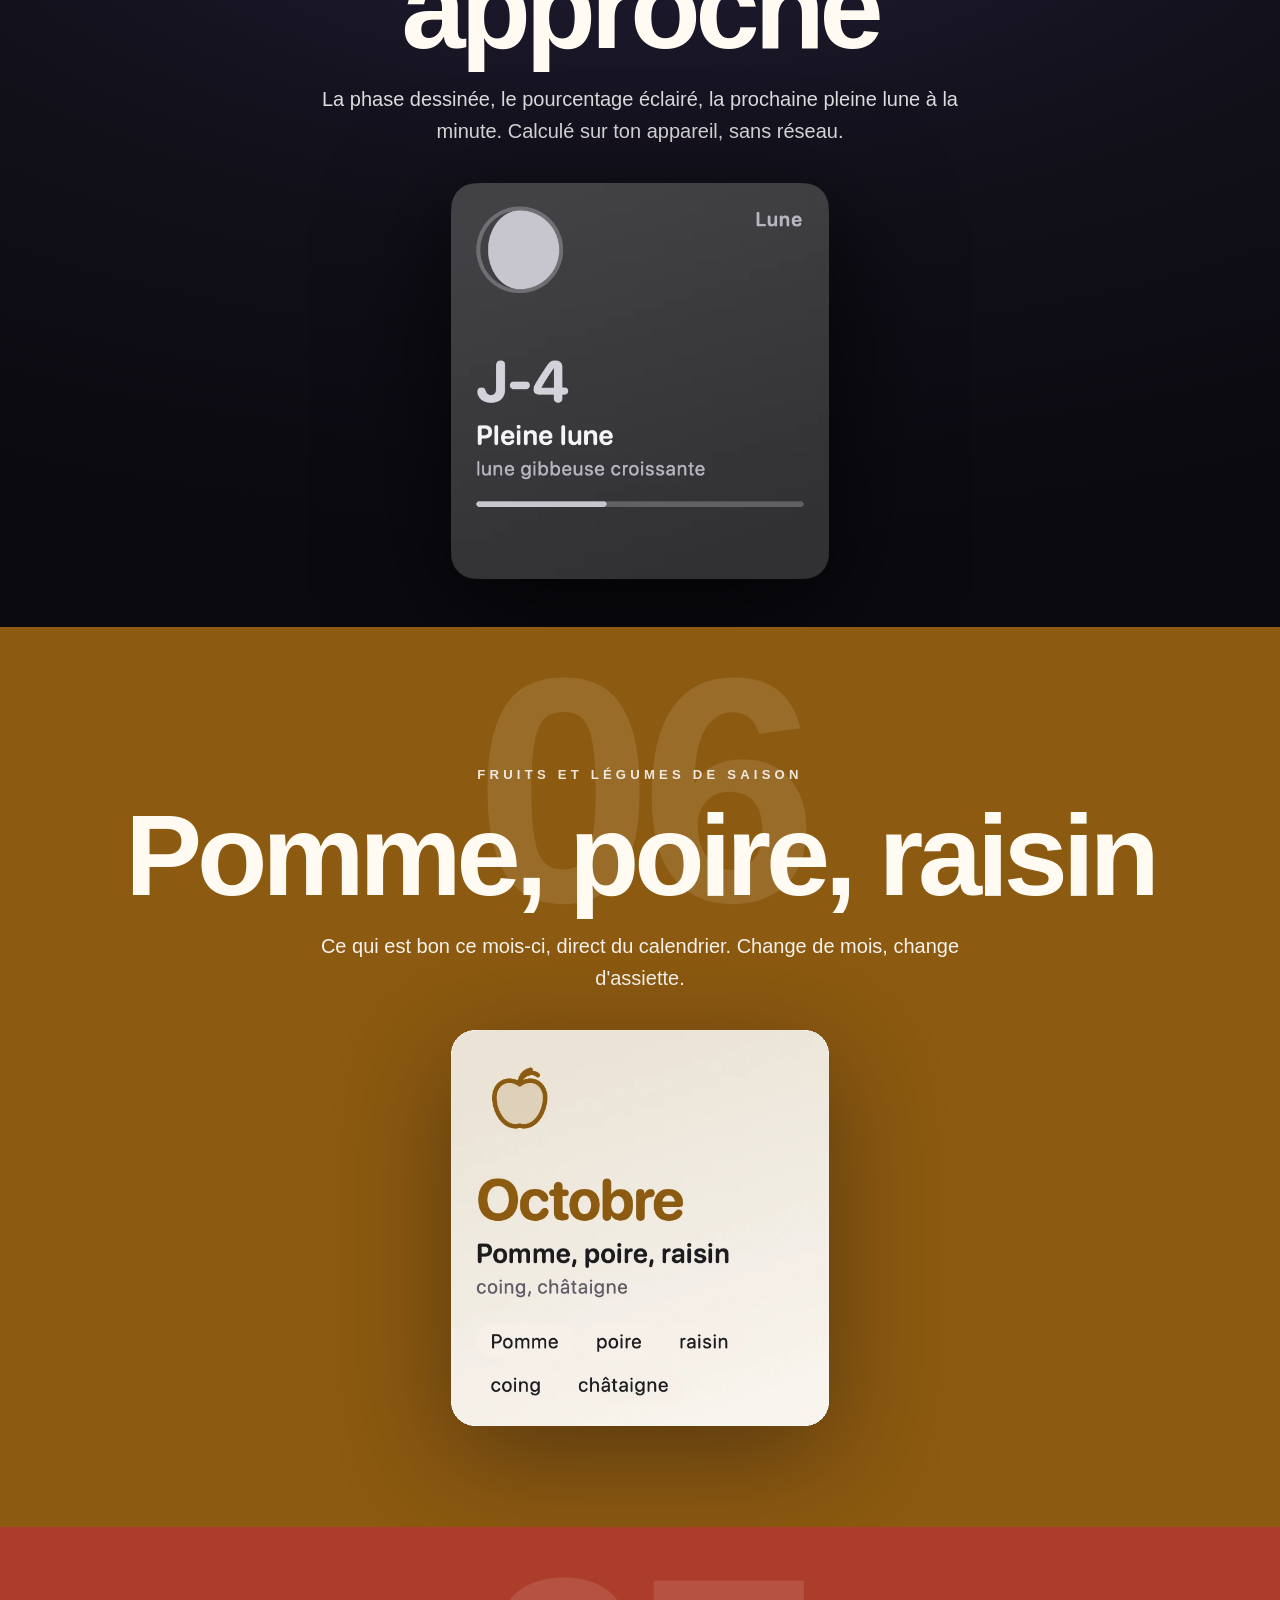
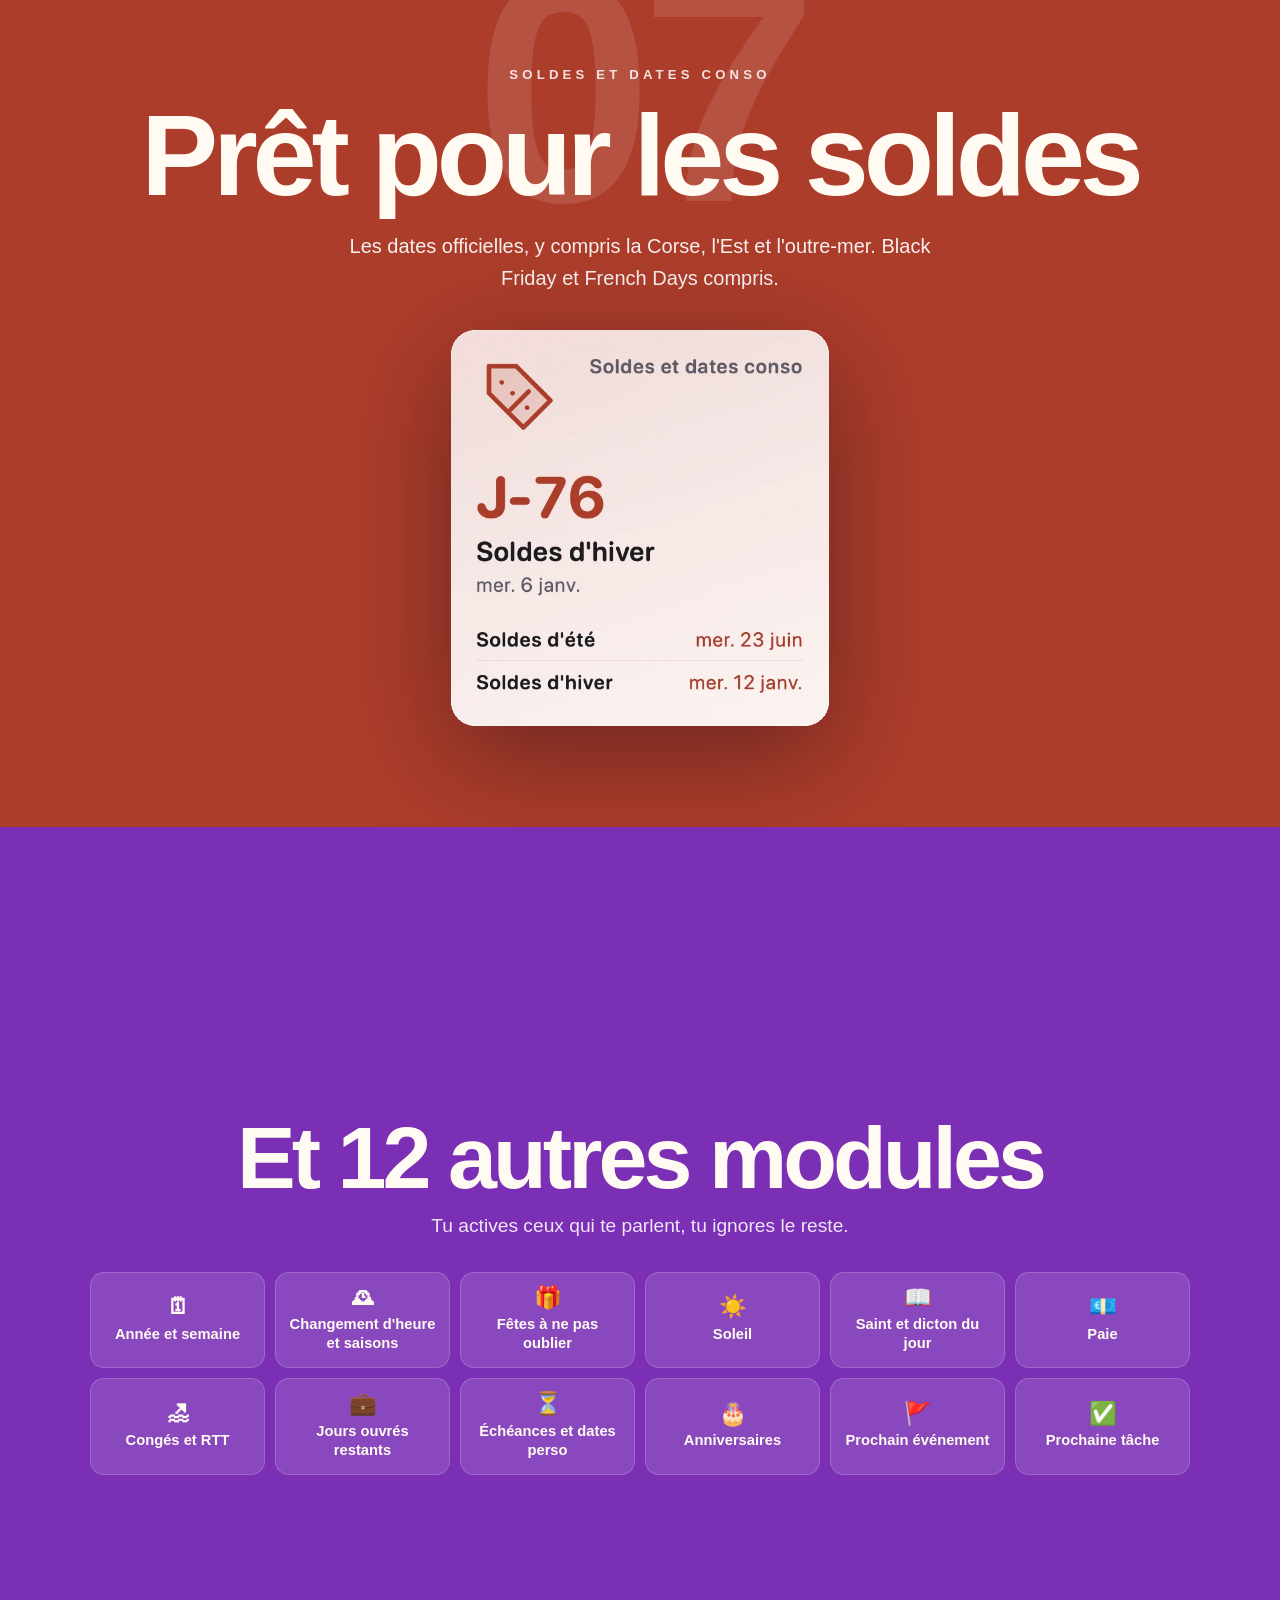
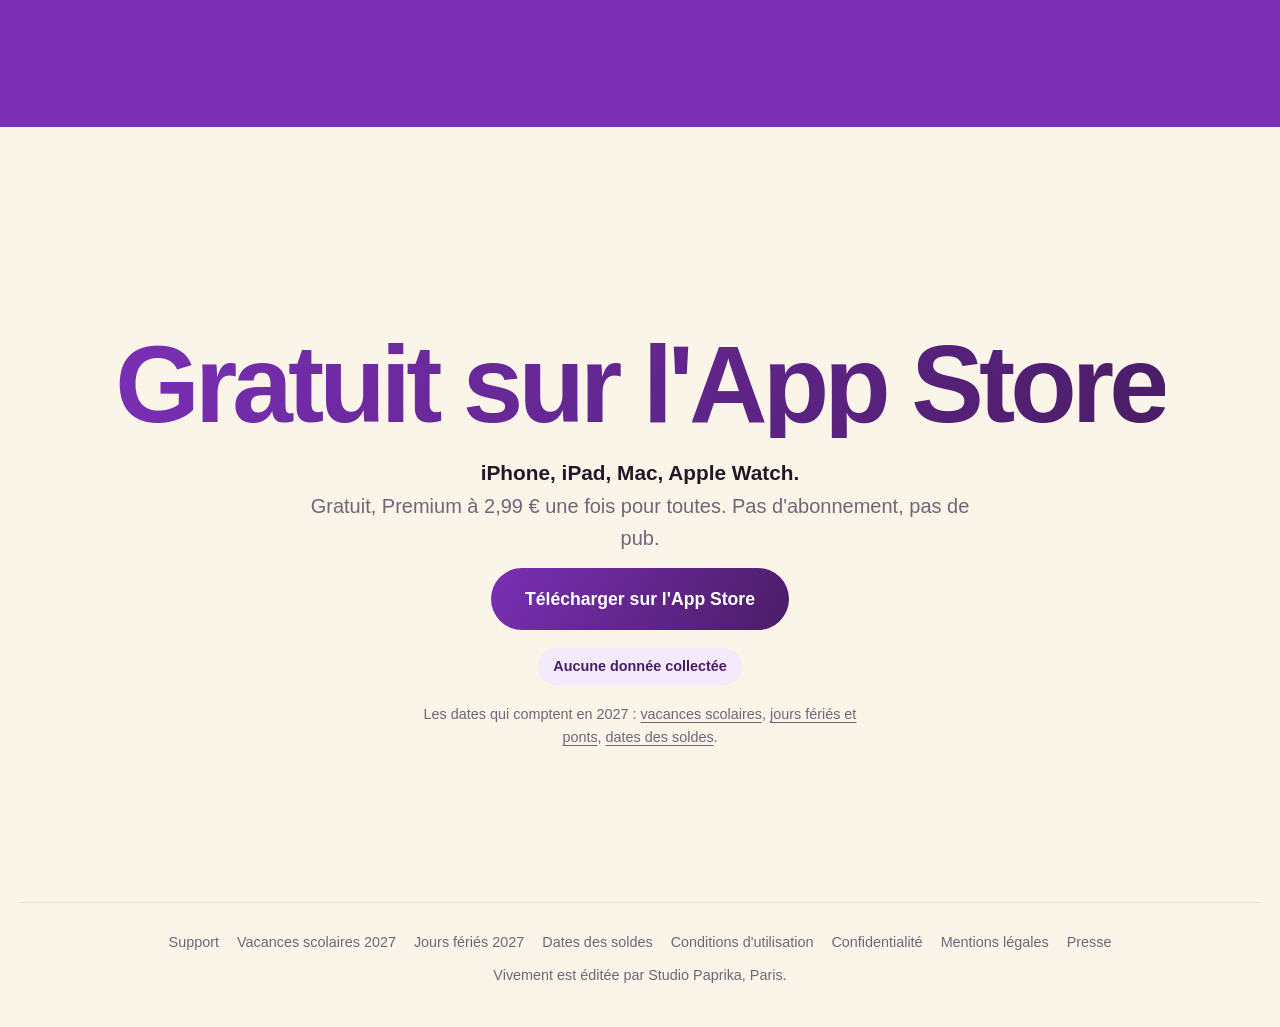
==== commit 5932c132: "Merge branch 'feature/pages-seo-2027'" ====
--- a/index.html
+++ b/index.html
@@ -187,11 +187,15 @@
         <a class="bouton grand" href="https://apps.apple.com/fr/app/id6818991123">Télécharger sur l'App Store</a>
         <br>
         <span class="etiquette">Aucune donnée collectée</span>
+        <p class="reperes">Les dates qui comptent en 2027&nbsp;: <a href="vacances-scolaires-2027.html">vacances scolaires</a>, <a href="jours-feries-2027.html">jours fériés et ponts</a>, <a href="dates-des-soldes.html">dates des soldes</a>.</p>
       </div>
     </div>
     <footer class="site">
       <nav>
         <a href="support.html">Support</a>
+        <a href="vacances-scolaires-2027.html">Vacances scolaires 2027</a>
+        <a href="jours-feries-2027.html">Jours fériés 2027</a>
+        <a href="dates-des-soldes.html">Dates des soldes</a>
         <a href="cgu.html">Conditions d'utilisation</a>
         <a href="confidentialite.html">Confidentialité</a>
         <a href="mentions-legales.html">Mentions légales</a>
--- a/home.css
+++ b/home.css
@@ -543,3 +543,19 @@
     max-width: 400px;
   }
 }
+
+/* ---- Lien discret vers les pages calendrier ---- */
+
+#telecharger .reperes {
+  margin-top: 18px;
+  font-size: 0.9rem;
+  color: var(--texte2);
+}
+
+#telecharger .reperes a {
+  color: inherit;
+  text-decoration: underline;
+  text-underline-offset: 3px;
+}
+
+#telecharger .reperes a:hover { color: var(--accent); }
